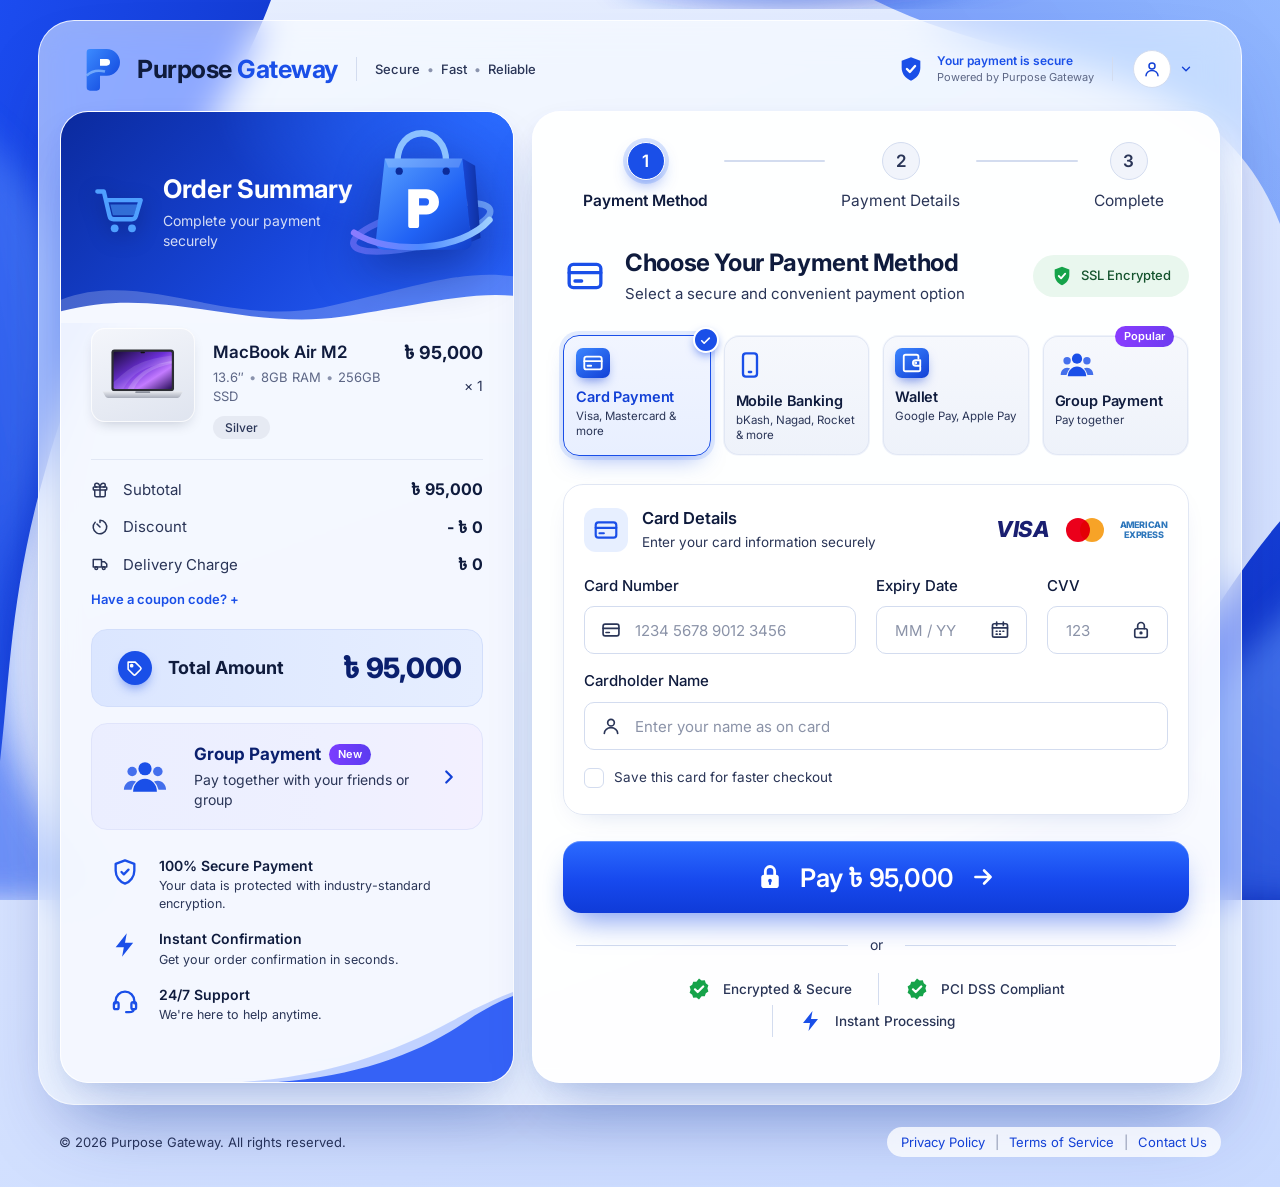
==== checkout deshboard/index.html @ 8473fcc2 "Add files via upload" ====
<!DOCTYPE html>
<html lang="en">
<head>
  <meta charset="UTF-8" />
  <meta name="viewport" content="width=device-width, initial-scale=1.0, viewport-fit=cover" />
  <meta name="theme-color" content="#1a4fe8" />
  <meta name="description" content="Purpose Gateway — Secure, fast and reliable checkout." />
  <title>Checkout · Purpose Gateway</title>
  <link rel="preconnect" href="https://fonts.googleapis.com" />
  <link rel="preconnect" href="https://fonts.gstatic.com" crossorigin />
  <link href="https://fonts.googleapis.com/css2?family=Inter:wght@400;500;600;700;800&display=swap" rel="stylesheet" />
  <!-- Taka sign (৳) glyph only — Inter has no Bengali currency symbol -->
  <link href="https://fonts.googleapis.com/css2?family=Noto+Sans+Bengali:wght@500;700&text=%E0%A7%B3&display=swap" rel="stylesheet" />
  <link rel="stylesheet" href="assets/css/styles.css" />
</head>
<body>
  <!-- ============ Icon sprite ============ -->
  <svg width="0" height="0" style="position:absolute" aria-hidden="true">
    <defs>
      <linearGradient id="g-blue" x1="0" y1="0" x2="1" y2="1">
        <stop offset="0" stop-color="#3b82ff" />
        <stop offset="1" stop-color="#1240d6" />
      </linearGradient>
    </defs>
    <symbol id="i-shield" viewBox="0 0 24 24"><path d="M12 2 4 5v6c0 5 3.4 9.4 8 11 4.6-1.6 8-6 8-11V5l-8-3Z" fill="currentColor"/><path d="m8.5 12 2.5 2.5 4.5-5" fill="none" stroke="#fff" stroke-width="2" stroke-linecap="round" stroke-linejoin="round"/></symbol>
    <symbol id="i-shield-o" viewBox="0 0 24 24" fill="none" stroke="currentColor" stroke-width="2" stroke-linecap="round" stroke-linejoin="round"><path d="M12 2 4 5v6c0 5 3.4 9.4 8 11 4.6-1.6 8-6 8-11V5l-8-3Z"/><path d="m9 12 2 2 4-4"/></symbol>
    <symbol id="i-user" viewBox="0 0 24 24" fill="none" stroke="currentColor" stroke-width="2" stroke-linecap="round" stroke-linejoin="round"><circle cx="12" cy="8" r="4"/><path d="M4 21c0-4 3.6-7 8-7s8 3 8 7"/></symbol>
    <symbol id="i-chevron-down" viewBox="0 0 24 24" fill="none" stroke="currentColor" stroke-width="2.4" stroke-linecap="round" stroke-linejoin="round"><path d="m6 9 6 6 6-6"/></symbol>
    <symbol id="i-chevron-right" viewBox="0 0 24 24" fill="none" stroke="currentColor" stroke-width="2.4" stroke-linecap="round" stroke-linejoin="round"><path d="m9 6 6 6-6 6"/></symbol>
    <symbol id="i-arrow-right" viewBox="0 0 24 24" fill="none" stroke="currentColor" stroke-width="2.4" stroke-linecap="round" stroke-linejoin="round"><path d="M5 12h14M13 6l6 6-6 6"/></symbol>
    <symbol id="i-cart" viewBox="0 0 24 24" fill="currentColor"><path d="M2 3h3l2.6 11.2a2 2 0 0 0 2 1.6h8.3a2 2 0 0 0 1.9-1.4L22 7H6.2" fill="none" stroke="currentColor" stroke-width="2" stroke-linecap="round" stroke-linejoin="round"/><circle cx="10" cy="20" r="1.8"/><circle cx="18" cy="20" r="1.8"/><path d="M8 9h12.5l-1.6 5H9.2Z" opacity=".55"/></symbol>
    <symbol id="i-gift" viewBox="0 0 24 24" fill="none" stroke="currentColor" stroke-width="2" stroke-linecap="round" stroke-linejoin="round"><rect x="3" y="8" width="18" height="4" rx="1"/><path d="M12 8v13M19 12v7a2 2 0 0 1-2 2H7a2 2 0 0 1-2-2v-7"/><path d="M7.5 8a2.5 2.5 0 0 1 0-5C11 3 12 8 12 8s1-5 4.5-5a2.5 2.5 0 0 1 0 5"/></symbol>
    <symbol id="i-discount" viewBox="0 0 24 24" fill="none" stroke="currentColor" stroke-width="2" stroke-linecap="round" stroke-linejoin="round"><path d="M12 3v3M12 3a9 9 0 1 1-6.4 2.6"/><path d="M12 12 8 8"/></symbol>
    <symbol id="i-truck" viewBox="0 0 24 24" fill="none" stroke="currentColor" stroke-width="2" stroke-linecap="round" stroke-linejoin="round"><path d="M3 6h11v10H3zM14 9h4l3 3v4h-7"/><circle cx="7" cy="17.5" r="1.8"/><circle cx="17" cy="17.5" r="1.8"/></symbol>
    <symbol id="i-tag" viewBox="0 0 24 24" fill="none" stroke="currentColor" stroke-width="2.2" stroke-linecap="round" stroke-linejoin="round"><path d="M20.6 13.4 13.4 20.6a2 2 0 0 1-2.8 0L3 13V3h10l7.6 7.6a2 2 0 0 1 0 2.8Z"/><circle cx="8" cy="8" r="1.5" fill="currentColor"/></symbol>
    <symbol id="i-users" viewBox="0 0 24 24" fill="currentColor"><circle cx="12" cy="7.5" r="3.6"/><circle cx="5" cy="9" r="2.6" opacity=".8"/><circle cx="19" cy="9" r="2.6" opacity=".8"/><path d="M5.5 20c0-3.9 2.9-7 6.5-7s6.5 3.1 6.5 7Z"/><path d="M0.5 19c0-2.8 2-5 4.5-5 .8 0 1.5.2 2.1.5A8.6 8.6 0 0 0 4.6 19Zm23 0c0-2.8-2-5-4.5-5-.8 0-1.5.2-2.1.5a8.6 8.6 0 0 1 2.5 4.5Z" opacity=".8"/></symbol>
    <symbol id="i-bolt" viewBox="0 0 24 24" fill="currentColor"><path d="M13.5 2 4 14h7l-1.5 8L19 10h-7l1.5-8Z"/></symbol>
    <symbol id="i-headset" viewBox="0 0 24 24" fill="none" stroke="currentColor" stroke-width="2" stroke-linecap="round" stroke-linejoin="round"><path d="M4 14v-2a8 8 0 0 1 16 0v2"/><rect x="2.5" y="13" width="4" height="6" rx="1.5"/><rect x="17.5" y="13" width="4" height="6" rx="1.5"/><path d="M19.5 19c0 1.5-1.5 2.5-4 2.5H13"/></symbol>
    <symbol id="i-card" viewBox="0 0 24 24" fill="none" stroke="currentColor" stroke-width="2" stroke-linecap="round" stroke-linejoin="round"><rect x="2.5" y="5" width="19" height="14" rx="2.5"/><path d="M2.5 10h19M6 15h4"/></symbol>
    <symbol id="i-phone" viewBox="0 0 24 24" fill="none" stroke="currentColor" stroke-width="2" stroke-linecap="round" stroke-linejoin="round"><rect x="6" y="2" width="12" height="20" rx="2.5"/><path d="M11 18h2"/></symbol>
    <symbol id="i-wallet" viewBox="0 0 24 24" fill="none" stroke="currentColor" stroke-width="2" stroke-linecap="round" stroke-linejoin="round"><path d="M19 7V5a2 2 0 0 0-2-2H5a2 2 0 0 0-2 2v14a2 2 0 0 0 2 2h14a2 2 0 0 0 2-2v-3"/><path d="M21 9h-5a3 3 0 0 0 0 6h5Z"/><circle cx="16" cy="12" r=".6" fill="currentColor"/></symbol>
    <symbol id="i-calendar" viewBox="0 0 24 24" fill="none" stroke="currentColor" stroke-width="2" stroke-linecap="round" stroke-linejoin="round"><rect x="3" y="4.5" width="18" height="16" rx="2"/><path d="M3 9.5h18M8 2.5v4M16 2.5v4M7.5 13.5h1M11.5 13.5h1M15.5 13.5h1M7.5 17h1M11.5 17h1"/></symbol>
    <symbol id="i-lock" viewBox="0 0 24 24" fill="none" stroke="currentColor" stroke-width="2" stroke-linecap="round" stroke-linejoin="round"><rect x="4.5" y="10.5" width="15" height="10.5" rx="2"/><path d="M8 10.5V7a4 4 0 0 1 8 0v3.5"/><circle cx="12" cy="15.5" r="1" fill="currentColor"/></symbol>
    <symbol id="i-lock-solid" viewBox="0 0 24 24"><path d="M8 10.5V7a4 4 0 0 1 8 0v3.5" fill="none" stroke="currentColor" stroke-width="2.4" stroke-linecap="round"/><rect x="4.5" y="10" width="15" height="11.5" rx="2.4" fill="currentColor"/><circle cx="12" cy="15.2" r="1.6" fill="#1a4fe8"/><path d="M12 15.5v2.5" stroke="#1a4fe8" stroke-width="1.8" stroke-linecap="round"/></symbol>
    <symbol id="i-check" viewBox="0 0 24 24" fill="none" stroke="currentColor" stroke-width="3" stroke-linecap="round" stroke-linejoin="round"><path d="m5 12.5 4.5 4.5L19 7.5"/></symbol>
    <symbol id="i-check-badge" viewBox="0 0 24 24"><path d="M12 1.5 14.6 3.4l3.2-.1 1 3 2.6 1.9-1 3.1 1 3.1-2.6 1.9-1 3-3.2-.1L12 22.5l-2.6-1.9-3.2.1-1-3-2.6-1.9 1-3.1-1-3.1 2.6-1.9 1-3 3.2.1Z" fill="currentColor"/><path d="m8 12.3 2.7 2.7L16.2 9.5" fill="none" stroke="#fff" stroke-width="2.2" stroke-linecap="round" stroke-linejoin="round"/></symbol>
    <symbol id="i-plus" viewBox="0 0 24 24" fill="none" stroke="currentColor" stroke-width="2.4" stroke-linecap="round"><path d="M12 5v14M5 12h14"/></symbol>
    <symbol id="i-x" viewBox="0 0 24 24" fill="none" stroke="currentColor" stroke-width="2.4" stroke-linecap="round"><path d="M6 6l12 12M18 6 6 18"/></symbol>
    <symbol id="i-copy" viewBox="0 0 24 24" fill="none" stroke="currentColor" stroke-width="2" stroke-linecap="round" stroke-linejoin="round"><rect x="9" y="9" width="12" height="12" rx="2"/><path d="M5 15H4a1 1 0 0 1-1-1V4a1 1 0 0 1 1-1h10a1 1 0 0 1 1 1v1"/></symbol>
    <symbol id="i-alert" viewBox="0 0 24 24" fill="none" stroke="currentColor" stroke-width="2" stroke-linecap="round" stroke-linejoin="round"><circle cx="12" cy="12" r="9"/><path d="M12 8v5M12 16h.01"/></symbol>
  </svg>

  <!-- ============ Decorative background ============ -->
  <div class="bg" aria-hidden="true">
    <svg class="bg__waves" viewBox="0 0 1440 1000" preserveAspectRatio="xMidYMid slice">
      <defs>
        <linearGradient id="w1" x1="0" y1="0" x2="1" y2="1">
          <stop offset="0" stop-color="#1d4ff5"/><stop offset="1" stop-color="#0b2bb5"/>
        </linearGradient>
        <linearGradient id="w2" x1="1" y1="0" x2="0" y2="1">
          <stop offset="0" stop-color="#6aa0ff" stop-opacity=".85"/><stop offset="1" stop-color="#1e4ef0" stop-opacity=".9"/>
        </linearGradient>
        <filter id="blur"><feGaussianBlur stdDeviation="18"/></filter>
      </defs>
      <path d="M-50 0h360C250 160 120 300 60 520-10 760 40 900 -50 1000Z" fill="url(#w1)" />
      <path d="M-50 120C120 220 90 420 30 600-30 780 40 900 120 1000H-50Z" fill="url(#w2)" opacity=".7" filter="url(#blur)"/>
      <path d="M1490 0H980c160 80 330 60 420 190 90 130 40 300 90 420Z" fill="url(#w2)" opacity=".75"/>
      <path d="M1490 520c-140 120-170 280-330 380-90 56-180 80-260 100h590Z" fill="url(#w1)" />
      <path d="M1490 640c-120 90-210 230-380 300-60 25-120 45-170 60h550Z" fill="url(#w2)" opacity=".7" filter="url(#blur)"/>
      <path d="M700 -20c140 40 300 30 460-20H700Z" fill="url(#w1)" opacity=".6" filter="url(#blur)"/>
    </svg>
  </div>

  <div class="page">
    <div class="shell">
      <!-- ============ Header ============ -->
      <header class="topbar">
        <a class="brand" href="#" aria-label="Purpose Gateway home">
          <svg class="brand__logo" viewBox="0 0 48 56" aria-hidden="true">
            <defs>
              <linearGradient id="logo-g" x1="0" y1="0" x2="1" y2="1">
                <stop offset="0" stop-color="#3c8bff"/><stop offset="1" stop-color="#0d3fd9"/>
              </linearGradient>
            </defs>
            <path d="M6 4h20a16 16 0 0 1 0 32H18v14a4 4 0 0 1-4 4H6a4 4 0 0 1-4-4V8a4 4 0 0 1 4-4Z" fill="url(#logo-g)"/>
            <path d="M18 16h8a4 4 0 0 1 0 8h-8Z" fill="#fff"/>
            <path d="M2 36c6-6 14-7 22-5" stroke="#8fc0ff" stroke-width="3" fill="none" opacity=".7"/>
          </svg>
          <span class="brand__name">Purpose <span>Gateway</span></span>
        </a>
        <span class="topbar__divider" aria-hidden="true"></span>
        <p class="topbar__tagline">Secure <i>•</i> Fast <i>•</i> Reliable</p>

        <div class="topbar__right">
          <div class="secure-pill">
            <svg class="secure-pill__icon"><use href="#i-shield"/></svg>
            <div>
              <strong>Your payment is secure</strong>
              <span>Powered by Purpose Gateway</span>
            </div>
          </div>
          <span class="topbar__divider topbar__divider--right" aria-hidden="true"></span>
          <div class="account">
            <button class="account__btn" type="button" aria-haspopup="menu" aria-expanded="false" id="accountBtn">
              <span class="account__avatar"><svg><use href="#i-user"/></svg></span>
              <svg class="account__chev"><use href="#i-chevron-down"/></svg>
            </button>
            <div class="account__menu" role="menu" id="accountMenu" hidden>
              <div class="account__info">
                <strong data-bind="user.full_name">Guest</strong>
                <span data-bind="user.email">guest@example.com</span>
              </div>
              <a href="#" role="menuitem">My Orders</a>
              <a href="#" role="menuitem">Saved Cards</a>
              <a href="#" role="menuitem">Help Center</a>
              <a href="#" role="menuitem" class="danger">Sign out</a>
            </div>
          </div>
        </div>
      </header>

      <main class="layout">
        <!-- ============ LEFT: Order summary ============ -->
        <aside class="card summary" aria-labelledby="summaryTitle">
          <div class="summary__hero">
            <svg class="summary__hero-wave" viewBox="0 0 500 90" preserveAspectRatio="none" aria-hidden="true">
              <path d="M0 60C90 20 180 95 290 70 380 48 440 20 500 30V90H0Z" fill="rgba(255,255,255,.22)"/>
              <path d="M0 75C110 40 200 100 310 82 400 66 450 50 500 55V90H0Z" fill="#f5f8ff"/>
            </svg>
            <div class="summary__hero-content">
              <svg class="summary__cart" aria-hidden="true"><use href="#i-cart"/></svg>
              <div>
                <h1 id="summaryTitle">Order Summary</h1>
                <p>Complete your payment securely</p>
              </div>
            </div>
            <svg class="summary__bag" viewBox="0 0 170 150" aria-hidden="true">
              <defs>
                <linearGradient id="bag-g" x1="0" y1="0" x2="1" y2="1">
                  <stop offset="0" stop-color="#5aa2ff"/><stop offset=".6" stop-color="#2163f5"/><stop offset="1" stop-color="#1340c9"/>
                </linearGradient>
                <linearGradient id="bag-side" x1="0" y1="0" x2="1" y2="0">
                  <stop offset="0" stop-color="#1846d4"/><stop offset="1" stop-color="#0e2f9e"/>
                </linearGradient>
                <linearGradient id="ring-g" x1="0" y1="0" x2="1" y2="0">
                  <stop offset="0" stop-color="#8b7bff"/><stop offset=".5" stop-color="#4f8bff"/><stop offset="1" stop-color="#9fd0ff"/>
                </linearGradient>
              </defs>
              <ellipse cx="85" cy="112" rx="78" ry="20" fill="none" stroke="url(#ring-g)" stroke-width="7" opacity=".55" transform="rotate(-14 85 112)"/>
              <path d="M58 40c0-20 12-32 27-32s27 12 27 32" fill="none" stroke="#8cc2ff" stroke-width="7" stroke-linecap="round"/>
              <path d="M44 36h86l10 92a8 8 0 0 1-8 9H42a8 8 0 0 1-8-9Z" fill="url(#bag-g)"/>
              <path d="M130 36l14 8 6 80-10 4Z" fill="url(#bag-side)"/>
              <path d="M44 36h86l-4 10H48Z" fill="#fff" opacity=".18"/>
              <circle cx="60" cy="50" r="4" fill="#0c2c9a"/><circle cx="112" cy="50" r="4" fill="#0c2c9a"/>
              <path d="M70 70h20a14 14 0 0 1 0 28H82v12a3 3 0 0 1-3 3h-6a3 3 0 0 1-3-3Z" fill="#fff"/>
              <path d="M82 80h7a4 4 0 0 1 0 8h-7Z" fill="#2563f5"/>
              <path d="M10 118c40 26 120 20 150-14" fill="none" stroke="url(#ring-g)" stroke-width="7" stroke-linecap="round"/>
            </svg>
          </div>

          <div class="summary__body">
            <!-- Product line (rendered from data) -->
            <ul class="items" id="orderItems" aria-label="Items in your order"></ul>

            <dl class="breakdown">
              <div class="breakdown__row">
                <dt><svg><use href="#i-gift"/></svg>Subtotal</dt>
                <dd id="subtotal">৳ 0</dd>
              </div>
              <div class="breakdown__row">
                <dt><svg><use href="#i-discount"/></svg>Discount</dt>
                <dd id="discount">- ৳ 0</dd>
              </div>
              <div class="breakdown__row">
                <dt><svg><use href="#i-truck"/></svg>Delivery Charge</dt>
                <dd id="delivery">৳ 0</dd>
              </div>
            </dl>

            <details class="coupon">
              <summary>Have a coupon code?</summary>
              <form class="coupon__form" id="couponForm" novalidate>
                <input type="text" id="couponInput" placeholder="Enter code (try PURPOSE10)" autocomplete="off" aria-label="Coupon code" />
                <button type="submit">Apply</button>
              </form>
              <p class="coupon__msg" id="couponMsg" role="status"></p>
            </details>

            <div class="total">
              <span class="total__label"><span class="total__icon"><svg><use href="#i-tag"/></svg></span>Total Amount</span>
              <strong class="total__value" id="total">৳ 0</strong>
            </div>

            <button class="promo" type="button" data-select-method="group">
              <span class="promo__icon"><svg><use href="#i-users"/></svg></span>
              <span class="promo__text">
                <strong>Group Payment <em class="badge badge--new">New</em></strong>
                <span>Pay together with your friends or group</span>
              </span>
              <svg class="promo__chev"><use href="#i-chevron-right"/></svg>
            </button>

            <ul class="features">
              <li>
                <svg class="features__icon features__icon--outline"><use href="#i-shield-o"/></svg>
                <div><strong>100% Secure Payment</strong><span>Your data is protected with industry-standard encryption.</span></div>
              </li>
              <li>
                <svg class="features__icon"><use href="#i-bolt"/></svg>
                <div><strong>Instant Confirmation</strong><span>Get your order confirmation in seconds.</span></div>
              </li>
              <li>
                <svg class="features__icon features__icon--outline"><use href="#i-headset"/></svg>
                <div><strong>24/7 Support</strong><span>We're here to help anytime.</span></div>
              </li>
            </ul>
          </div>
          <svg class="summary__foot-wave" viewBox="0 0 300 90" preserveAspectRatio="none" aria-hidden="true">
            <path d="M0 90C90 85 170 60 230 30 260 15 285 5 300 0V90Z" fill="#2c66ff" opacity=".25"/>
            <path d="M40 90c90-6 160-30 210-62 20-12 38-20 50-24v86Z" fill="#1d4ff5" opacity=".85"/>
          </svg>
        </aside>

        <!-- ============ RIGHT: Payment ============ -->
        <section class="card pay" aria-labelledby="payTitle">
          <!-- Stepper -->
          <ol class="stepper" id="stepper" aria-label="Checkout progress">
            <li class="stepper__step is-active" data-step="1"><span class="stepper__dot">1</span><span class="stepper__label">Payment Method</span></li>
            <li class="stepper__line" aria-hidden="true"><span></span></li>
            <li class="stepper__step" data-step="2"><span class="stepper__dot">2</span><span class="stepper__label">Payment Details</span></li>
            <li class="stepper__line" aria-hidden="true"><span></span></li>
            <li class="stepper__step" data-step="3"><span class="stepper__dot">3</span><span class="stepper__label">Complete</span></li>
          </ol>

          <div id="checkoutView">
            <div class="pay__head">
              <span class="pay__head-icon"><svg><use href="#i-card"/></svg></span>
              <div>
                <h2 id="payTitle">Choose Your Payment Method</h2>
                <p>Select a secure and convenient payment option</p>
              </div>
              <span class="ssl"><svg><use href="#i-shield"/></svg>SSL Encrypted</span>
            </div>

            <!-- Methods -->
            <div class="methods" role="radiogroup" aria-label="Payment method" id="methods">
              <button class="method is-selected" type="button" role="radio" aria-checked="true" data-method="card">
                <span class="method__icon method__icon--card"><svg><use href="#i-card"/></svg></span>
                <span class="method__text"><strong>Card Payment</strong><small>Visa, Mastercard &amp; more</small></span>
                <span class="method__check"><svg><use href="#i-check"/></svg></span>
              </button>
              <button class="method" type="button" role="radio" aria-checked="false" data-method="mobile">
                <span class="method__icon method__icon--mobile"><svg><use href="#i-phone"/></svg></span>
                <span class="method__text"><strong>Mobile Banking</strong><small>bKash, Nagad, Rocket &amp; more</small></span>
                <span class="method__check"><svg><use href="#i-check"/></svg></span>
              </button>
              <button class="method" type="button" role="radio" aria-checked="false" data-method="wallet">
                <span class="method__icon method__icon--wallet"><svg><use href="#i-wallet"/></svg></span>
                <span class="method__text"><strong>Wallet</strong><small>Google Pay, Apple Pay</small></span>
                <span class="method__check"><svg><use href="#i-check"/></svg></span>
              </button>
              <button class="method" type="button" role="radio" aria-checked="false" data-method="group">
                <em class="badge badge--popular">Popular</em>
                <span class="method__icon method__icon--group"><svg><use href="#i-users"/></svg></span>
                <span class="method__text"><strong>Group Payment</strong><small>Pay together</small></span>
                <span class="method__check"><svg><use href="#i-check"/></svg></span>
              </button>
            </div>

            <form id="payForm" class="pay__form" novalidate>
              <!-- ===== Card panel ===== -->
              <fieldset class="panel is-active" data-panel="card">
                <legend class="sr-only">Card details</legend>
                <div class="panel__head">
                  <span class="panel__icon"><svg><use href="#i-card"/></svg></span>
                  <div>
                    <h3>Card Details</h3>
                    <p>Enter your card information securely</p>
                  </div>
                  <div class="brands" aria-label="Accepted cards">
                    <span class="brand-logo brand-logo--visa" data-brand="visa">VISA</span>
                    <span class="brand-logo brand-logo--mc" data-brand="mastercard" aria-label="Mastercard"><i></i><i></i></span>
                    <span class="brand-logo brand-logo--amex" data-brand="amex">AMERICAN<br/>EXPRESS</span>
                  </div>
                </div>

                <div class="grid grid--card">
                  <div class="field field--number">
                    <label for="cardNumber">Card Number</label>
                    <div class="input">
                      <svg class="input__icon"><use href="#i-card"/></svg>
                      <input id="cardNumber" name="cardNumber" inputmode="numeric" autocomplete="cc-number" placeholder="1234 5678 9012 3456" maxlength="23" required />
                      <span class="input__brand" id="cardBrand" aria-live="polite"></span>
                    </div>
                    <small class="field__error" data-error-for="cardNumber"></small>
                  </div>
                  <div class="field field--expiry">
                    <label for="cardExpiry">Expiry Date</label>
                    <div class="input input--icon-right">
                      <input id="cardExpiry" name="cardExpiry" inputmode="numeric" autocomplete="cc-exp" placeholder="MM / YY" maxlength="7" required />
                      <svg class="input__icon"><use href="#i-calendar"/></svg>
                    </div>
                    <small class="field__error" data-error-for="cardExpiry"></small>
                  </div>
                  <div class="field field--cvv">
                    <label for="cardCvv">CVV</label>
                    <div class="input input--icon-right">
                      <input id="cardCvv" name="cardCvv" type="password" inputmode="numeric" autocomplete="cc-csc" placeholder="123" maxlength="4" required />
                      <svg class="input__icon"><use href="#i-lock"/></svg>
                    </div>
                    <small class="field__error" data-error-for="cardCvv"></small>
                  </div>
                  <div class="field field--full">
                    <label for="cardName">Cardholder Name</label>
                    <div class="input">
                      <svg class="input__icon"><use href="#i-user"/></svg>
                      <input id="cardName" name="cardName" autocomplete="cc-name" placeholder="Enter your name as on card" required />
                    </div>
                    <small class="field__error" data-error-for="cardName"></small>
                  </div>
                </div>
                <label class="check">
                  <input type="checkbox" name="saveCard" id="saveCard" />
                  <span class="check__box"><svg><use href="#i-check"/></svg></span>
                  Save this card for faster checkout
                </label>
              </fieldset>

              <!-- ===== Mobile banking panel ===== -->
              <fieldset class="panel" data-panel="mobile" disabled>
                <legend class="sr-only">Mobile banking</legend>
                <div class="panel__head">
                  <span class="panel__icon"><svg><use href="#i-phone"/></svg></span>
                  <div>
                    <h3>Mobile Banking</h3>
                    <p>Choose your provider and enter your account number</p>
                  </div>
                  <span class="mfs-count" id="mfsCount"></span>
                </div>

                <div class="mfs-search" id="mfsSearchWrap">
                  <svg class="mfs-search__icon" viewBox="0 0 24 24" fill="none" stroke="currentColor" stroke-width="2" stroke-linecap="round" aria-hidden="true"><circle cx="11" cy="11" r="7"/><path d="m20 20-3.5-3.5"/></svg>
                  <input type="search" id="mfsSearch" placeholder="Search provider or bank" aria-label="Search mobile banking providers" autocomplete="off" />
                </div>

                <!-- Rendered from payment_providers (method = mobile_banking) -->
                <div class="mfs-grid" id="mfsGrid" role="radiogroup" aria-label="Mobile banking provider"></div>
                <p class="mfs-empty" id="mfsEmpty" hidden>No provider matches your search.</p>

                <div class="grid">
                  <div class="field field--full">
                    <label for="mfsNumber" id="mfsNumberLabel">Account Number</label>
                    <div class="input">
                      <span class="input__prefix">+880</span>
                      <input id="mfsNumber" name="mfsNumber" inputmode="tel" autocomplete="tel-national" placeholder="1XXX-XXXXXX" maxlength="12" required />
                    </div>
                    <small class="field__error" data-error-for="mfsNumber"></small>
                  </div>
                </div>
                <p class="hint"><svg><use href="#i-alert"/></svg>You'll receive a verification code &amp; PIN prompt on your phone to approve the payment.</p>
              </fieldset>

              <!-- ===== Wallet panel ===== -->
              <fieldset class="panel" data-panel="wallet" disabled>
                <legend class="sr-only">Digital wallet</legend>
                <div class="panel__head">
                  <span class="panel__icon"><svg><use href="#i-wallet"/></svg></span>
                  <div>
                    <h3>Digital Wallet</h3>
                    <p>Pay in one tap with your saved wallet</p>
                  </div>
                </div>
                <div class="wallets" role="radiogroup" aria-label="Wallet">
                  <label class="wallet-opt">
                    <input type="radio" name="walletType" value="google_pay" checked />
                    <span class="wallet-opt__btn wallet-opt__btn--gpay"><b style="color:#4285f4">G</b> Pay</span>
                  </label>
                  <label class="wallet-opt">
                    <input type="radio" name="walletType" value="apple_pay" />
                    <span class="wallet-opt__btn wallet-opt__btn--apple">
                      <svg viewBox="0 0 24 24" width="18" height="18" fill="currentColor" aria-hidden="true"><path d="M16.4 12.6c0-2.5 2-3.6 2.1-3.7-1.2-1.7-3-1.9-3.6-2-1.5-.2-3 .9-3.8.9s-2-.9-3.3-.9C6.1 7 4.5 8 3.6 9.5c-1.8 3.1-.5 7.7 1.3 10.2.9 1.2 1.9 2.6 3.2 2.6 1.3-.1 1.8-.8 3.3-.8 1.6 0 2 .8 3.3.8 1.4 0 2.3-1.3 3.1-2.5 1-1.4 1.4-2.8 1.4-2.9-.1 0-2.8-1.1-2.8-4.3ZM13.9 5.2c.7-.9 1.2-2 1-3.2-1 0-2.2.7-3 1.5-.6.7-1.2 1.9-1 3.1 1.1.1 2.3-.6 3-1.4Z"/></svg>
                      Pay
                    </span>
                  </label>
                </div>
                <p class="hint"><svg><use href="#i-alert"/></svg>A secure wallet sheet will open to confirm your payment of <b data-total-inline>৳ 0</b>.</p>
              </fieldset>

              <!-- ===== Group panel ===== -->
              <fieldset class="panel" data-panel="group" disabled>
                <legend class="sr-only">Group payment</legend>
                <div class="panel__head">
                  <span class="panel__icon"><svg><use href="#i-users"/></svg></span>
                  <div>
                    <h3>Group Payment</h3>
                    <p>Split the total with friends — everyone pays their share</p>
                  </div>
                </div>
                <div class="split-toggle" role="radiogroup" aria-label="Split type">
                  <label><input type="radio" name="splitType" value="equal" checked /><span>Split equally</span></label>
                  <label><input type="radio" name="splitType" value="custom" /><span>Custom amounts</span></label>
                </div>
                <ul class="members" id="members"></ul>
                <button type="button" class="add-member" id="addMember"><svg><use href="#i-plus"/></svg>Add a friend</button>
                <div class="split-summary" id="splitSummary"></div>
              </fieldset>

              <button type="submit" class="pay-btn" id="payBtn">
                <svg class="pay-btn__lock"><use href="#i-lock-solid"/></svg>
                <span class="pay-btn__label" id="payBtnLabel">Pay ৳ 0</span>
                <svg class="pay-btn__arrow"><use href="#i-arrow-right"/></svg>
                <span class="pay-btn__spinner" aria-hidden="true"></span>
              </button>
              <p class="form-error" id="formError" role="alert"></p>
            </form>

            <div class="or"><span>or</span></div>

            <ul class="trust">
              <li><svg class="trust__ok"><use href="#i-check-badge"/></svg>Encrypted &amp; Secure</li>
              <li><svg class="trust__ok trust__ok--green"><use href="#i-check-badge"/></svg>PCI DSS Compliant</li>
              <li><svg class="trust__bolt"><use href="#i-bolt"/></svg>Instant Processing</li>
            </ul>
          </div>

          <!-- ===== Success view ===== -->
          <div class="success" id="successView" hidden>
            <div class="success__burst"><svg><use href="#i-check"/></svg></div>
            <h2>Payment Successful!</h2>
            <p id="successText">Your payment has been processed successfully.</p>
            <dl class="receipt" id="receipt"></dl>
            <div class="success__actions">
              <button type="button" class="btn-ghost" id="copyRef"><svg><use href="#i-copy"/></svg>Copy reference</button>
              <button type="button" class="btn-primary" id="restart">Back to checkout</button>
            </div>
          </div>
        </section>
      </main>
    </div>

    <footer class="footer">
      <p>&copy; <span id="year">2026</span> Purpose Gateway. All rights reserved.</p>
      <nav aria-label="Legal">
        <a href="#">Privacy Policy</a><span>|</span><a href="#">Terms of Service</a><span>|</span><a href="#">Contact Us</a>
      </nav>
    </footer>
  </div>

  <div class="toast" id="toast" role="status" aria-live="polite"></div>

  <script src="assets/js/mock-data.js"></script>
  <script src="assets/js/api.js"></script>
  <script src="assets/js/app.js"></script>
</body>
</html>
---- checkout deshboard/assets/css/styles.css ----
/* =========================================================
   Purpose Gateway — Checkout
   ========================================================= */
:root {
  --blue-50: #f3f7ff;
  --blue-100: #e7efff;
  --blue-200: #cfdcff;
  --blue-300: #a9c2ff;
  --blue-500: #2563f5;
  --blue-600: #1a4fe8;
  --blue-700: #1240d6;
  --blue-800: #0d31a8;
  --navy: #0a1f6e;

  --ink: #0f1b3d;
  --ink-2: #2a3557;
  --muted: #5d6786;
  --muted-2: #8a93ad;
  --line: #e1e7f4;
  --line-2: #d3dcef;

  --green: #16a34a;
  --red: #e5484d;
  --purple: #6d3cf0;

  --card: rgba(255, 255, 255, .86);
  --card-solid: #ffffff;
  --radius-xl: 28px;
  --radius-lg: 18px;
  --radius-md: 12px;
  --radius-sm: 8px;

  --shadow-card: 0 30px 60px -20px rgba(16, 52, 160, .28), 0 8px 24px -8px rgba(16, 52, 160, .12);
  --shadow-soft: 0 6px 20px -8px rgba(26, 79, 232, .25);
  --shadow-btn: 0 16px 30px -10px rgba(26, 79, 232, .6);

  --font: "Inter", "Noto Sans Bengali", system-ui, -apple-system, "Segoe UI", Roboto, sans-serif;
  --ease: cubic-bezier(.2, .8, .2, 1);
}

*, *::before, *::after { box-sizing: border-box; }
html { -webkit-text-size-adjust: 100%; }
body {
  margin: 0;
  font-family: var(--font);
  color: var(--ink);
  background: #dfe9ff;
  background: linear-gradient(160deg, #e9f0ff 0%, #d8e4ff 50%, #c9daff 100%);
  min-height: 100vh;
  -webkit-font-smoothing: antialiased;
  line-height: 1.45;
  overflow-x: hidden;
}
svg { display: block; }
button { font: inherit; color: inherit; cursor: pointer; }
input { font: inherit; color: inherit; }
h1, h2, h3, p { margin: 0; }
ul, ol { margin: 0; padding: 0; list-style: none; }
a { color: inherit; }
.sr-only {
  position: absolute !important; width: 1px; height: 1px; padding: 0; margin: -1px;
  overflow: hidden; clip: rect(0 0 0 0); white-space: nowrap; border: 0;
}
:focus-visible { outline: 3px solid rgba(37, 99, 245, .45); outline-offset: 2px; }

/* ---------- Background ---------- */
.bg { position: fixed; inset: 0; z-index: 0; pointer-events: none; overflow: hidden; }
.bg__waves { width: 100%; height: 100%; }

/* ---------- Page shell ---------- */
.page {
  position: relative; z-index: 1;
  max-width: 1440px; margin: 0 auto;
  padding: clamp(12px, 2.4vw, 20px) clamp(12px, 3vw, 48px) 24px;
}
.shell {
  background: rgba(255, 255, 255, .55);
  border: 1px solid rgba(255, 255, 255, .8);
  backdrop-filter: blur(18px) saturate(140%);
  -webkit-backdrop-filter: blur(18px) saturate(140%);
  border-radius: 36px;
  padding: 18px clamp(10px, 1.6vw, 22px) clamp(10px, 1.6vw, 22px);
  box-shadow: 0 40px 80px -30px rgba(10, 40, 140, .35);
}

/* ---------- Top bar ---------- */
.topbar {
  display: flex; align-items: center; gap: 18px;
  padding: 6px clamp(4px, 2vw, 26px) 18px;
}
.brand { display: inline-flex; align-items: center; gap: 12px; text-decoration: none; }
.brand__logo { width: 40px; height: 48px; flex: none; }
.brand__name { font-size: 25px; font-weight: 700; letter-spacing: -.02em; color: var(--ink); white-space: nowrap; }
.brand__name span { color: var(--blue-600); }
.topbar__divider { width: 1px; height: 24px; background: var(--line-2); flex: none; }
.topbar__tagline { font-size: 13px; font-weight: 500; color: var(--ink-2); white-space: nowrap; }
.topbar__tagline i { font-style: normal; color: var(--muted-2); margin: 0 4px; }
.topbar__right { margin-left: auto; display: flex; align-items: center; gap: 18px; }

.secure-pill { display: flex; align-items: center; gap: 12px; }
.secure-pill__icon { width: 28px; height: 30px; color: var(--blue-600); flex: none; }
.secure-pill strong { display: block; font-size: 12px; font-weight: 600; color: var(--blue-600); }
.secure-pill span { display: block; font-size: 11px; color: var(--muted); }

.account { position: relative; }
.account__btn {
  display: flex; align-items: center; gap: 8px;
  background: none; border: 0; padding: 2px; border-radius: 999px;
}
.account__avatar {
  width: 38px; height: 38px; border-radius: 50%;
  display: grid; place-items: center;
  background: #fff; border: 1px solid var(--line-2);
  color: var(--blue-700);
  transition: box-shadow .2s;
}
.account__avatar svg { width: 18px; height: 18px; }
.account__btn:hover .account__avatar { box-shadow: var(--shadow-soft); }
.account__chev { width: 14px; height: 14px; color: var(--blue-700); transition: transform .2s; }
.account__btn[aria-expanded="true"] .account__chev { transform: rotate(180deg); }
.account__menu {
  position: absolute; right: 0; top: calc(100% + 10px); z-index: 30;
  width: 220px; padding: 8px;
  background: #fff; border: 1px solid var(--line); border-radius: 14px;
  box-shadow: var(--shadow-card);
  animation: pop .18s var(--ease);
}
.account__info { padding: 8px 10px 10px; border-bottom: 1px solid var(--line); margin-bottom: 6px; }
.account__info strong { display: block; font-size: 14px; }
.account__info span { display: block; font-size: 12px; color: var(--muted); overflow: hidden; text-overflow: ellipsis; }
.account__menu a {
  display: block; padding: 9px 10px; border-radius: 8px;
  text-decoration: none; font-size: 14px; color: var(--ink-2);
}
.account__menu a:hover { background: var(--blue-50); color: var(--blue-700); }
.account__menu a.danger { color: var(--red); }

/* ---------- Layout ---------- */
.layout {
  display: grid;
  grid-template-columns: minmax(320px, 0.66fr) 1fr;
  gap: 18px;
  align-items: stretch;
}
.card {
  background: var(--card);
  border: 1px solid rgba(255, 255, 255, .9);
  border-radius: var(--radius-xl);
  box-shadow: var(--shadow-card);
  position: relative;
}

/* ---------- Summary (left) ---------- */
.summary { overflow: hidden; background: rgba(245, 248, 255, .92); display: flex; flex-direction: column; }
.summary__hero {
  position: relative;
  background:
    radial-gradient(120% 120% at 100% 0%, #2a6bff 0%, rgba(42,107,255,0) 55%),
    linear-gradient(135deg, #0b2a9e 0%, #1847dc 55%, #2b66ff 100%);
  color: #fff;
  padding: 58px 32px 70px;
  min-height: 200px;
}
.summary__hero-wave { position: absolute; left: 0; right: 0; bottom: -1px; width: 100%; height: 70px; }
.summary__hero-content { position: relative; display: flex; align-items: center; gap: 18px; max-width: 70%; }
.summary__cart { width: 52px; height: 52px; flex: none; color: #4fa0ff; filter: drop-shadow(0 6px 10px rgba(0,0,0,.25)); }
.summary__hero h1 { font-size: clamp(22px, 2vw, 26px); font-weight: 700; letter-spacing: -.01em; }
.summary__hero p { font-size: 14px; color: rgba(255,255,255,.82); margin-top: 4px; }
.summary__bag {
  position: absolute; right: 14px; top: 14px;
  width: clamp(120px, 12vw, 165px); height: auto;
  filter: drop-shadow(0 18px 24px rgba(4, 20, 90, .45));
  animation: float 6s ease-in-out infinite;
}

.summary__body { position: relative; z-index: 1; padding: 6px 30px 28px; display: flex; flex-direction: column; flex: 1; }

/* items */
.items { border-bottom: 1px solid var(--line); padding-bottom: 20px; margin-bottom: 18px; }
.item { display: grid; grid-template-columns: 104px 1fr auto; gap: 18px; align-items: start; }
.item + .item { margin-top: 16px; }
.item__thumb {
  width: 104px; height: 94px; border-radius: 14px;
  background: linear-gradient(160deg, #f4f6fb, #dfe4ef);
  display: grid; place-items: center;
  box-shadow: inset 0 0 0 1px rgba(255,255,255,.8), 0 6px 14px -6px rgba(15, 27, 61, .25);
  overflow: hidden;
}
.item__thumb svg, .item__thumb img { width: 86%; height: auto; }
.item__name { font-size: 17px; font-weight: 600; margin-top: 12px; }
.item__meta { font-size: 13px; color: var(--muted); margin-top: 4px; }
.item__meta i { font-style: normal; margin: 0 5px; color: var(--muted-2); }
.item__chip {
  display: inline-block; margin-top: 10px;
  font-size: 12px; font-weight: 500; color: var(--ink-2);
  background: #e6eaf3; padding: 3px 12px; border-radius: 999px;
}
.item__price { text-align: right; margin-top: 12px; }
.item__price strong { display: block; font-size: 18px; font-weight: 700; white-space: nowrap; }
.item__price span { display: block; margin-top: 10px; font-size: 14px; color: var(--ink-2); }

/* breakdown */
.breakdown { margin: 0; display: grid; gap: 14px; }
.breakdown__row { display: flex; justify-content: space-between; align-items: center; }
.breakdown dt { display: flex; align-items: center; gap: 14px; font-size: 15px; color: var(--ink-2); }
.breakdown dt svg { width: 18px; height: 18px; color: var(--ink-2); }
.breakdown dd { margin: 0; font-size: 16px; font-weight: 700; white-space: nowrap; }
.breakdown dd.is-discount { color: var(--green); }

/* coupon */
.coupon { margin-top: 14px; font-size: 13px; }
.coupon summary {
  cursor: pointer; color: var(--blue-600); font-weight: 600; list-style: none; width: max-content;
}
.coupon summary::-webkit-details-marker { display: none; }
.coupon summary::after { content: " +"; }
.coupon[open] summary::after { content: " –"; }
.coupon__form { display: flex; gap: 8px; margin-top: 10px; }
.coupon__form input {
  flex: 1; min-width: 0; height: 40px; padding: 0 12px;
  border: 1px solid var(--line-2); border-radius: 10px; background: #fff; text-transform: uppercase;
}
.coupon__form input:focus { outline: none; border-color: var(--blue-500); box-shadow: 0 0 0 4px rgba(37,99,245,.12); }
.coupon__form button {
  height: 40px; padding: 0 16px; border: 0; border-radius: 10px;
  background: var(--blue-600); color: #fff; font-weight: 600;
}
.coupon__msg { margin-top: 6px; min-height: 1em; font-size: 12px; }
.coupon__msg.ok { color: var(--green); }
.coupon__msg.err { color: var(--red); }

/* total */
.total {
  margin-top: 20px;
  display: flex; align-items: center; justify-content: space-between; gap: 12px;
  padding: 18px 20px 18px 26px;
  background: linear-gradient(90deg, #dbe6ff, #e6eeff);
  border: 1px solid #d2defb;
  border-radius: 16px;
}
.total__label { display: flex; align-items: center; gap: 16px; font-size: 18px; font-weight: 700; }
.total__icon {
  width: 34px; height: 34px; border-radius: 50%;
  display: grid; place-items: center;
  background: var(--blue-600); color: #fff;
  box-shadow: 0 6px 12px -4px rgba(26,79,232,.6);
}
.total__icon svg { width: 17px; height: 17px; }
.total__value { font-size: clamp(22px, 2.2vw, 28px); font-weight: 800; color: var(--navy); white-space: nowrap; letter-spacing: -.01em; }

/* promo */
.promo {
  margin-top: 16px; width: 100%; text-align: left;
  display: flex; align-items: center; gap: 18px;
  padding: 18px 22px;
  background: linear-gradient(90deg, #ebeeff, #eef0ff 60%, #f3f0ff);
  border: 1px solid #e0e4fb; border-radius: 16px;
  transition: transform .2s var(--ease), box-shadow .2s;
}
.promo:hover { transform: translateY(-2px); box-shadow: var(--shadow-soft); }
.promo__icon { color: var(--blue-600); flex: none; }
.promo__icon svg { width: 62px; height: 44px; }
.promo__text { flex: 1; min-width: 0; }
.promo__text strong { display: flex; align-items: center; gap: 8px; font-size: 17px; font-weight: 700; color: var(--navy); }
.promo__text > span { display: block; font-size: 14px; color: var(--ink-2); margin-top: 3px; }
.promo__chev { width: 22px; height: 22px; color: var(--blue-700); flex: none; }

.badge {
  display: inline-block; font-style: normal; font-size: 11px; font-weight: 600;
  padding: 2px 9px; border-radius: 999px; color: #fff; line-height: 1.5;
}
.badge--new { background: linear-gradient(90deg, #7b3cff, #5b3cf0); }
.badge--popular { background: linear-gradient(90deg, #8a3cff, #6d3cf0); }

/* features */
.features { margin-top: 26px; display: grid; gap: 16px; padding-left: 20px; padding-bottom: 30px; }
.features li { display: flex; gap: 20px; align-items: flex-start; }
.features__icon { width: 28px; height: 28px; flex: none; color: var(--blue-600); margin-top: 2px; }
.features strong { display: block; font-size: 14px; font-weight: 600; }
.features span { display: block; font-size: 12.5px; color: var(--ink-2); margin-top: 1px; }

.summary__foot-wave { position: absolute; right: 0; bottom: 0; width: 60%; height: 90px; z-index: 0; pointer-events: none; }

/* ---------- Pay (right) ---------- */
.pay {
  background: rgba(255,255,255,.94);
  padding: 30px clamp(18px, 2.4vw, 30px) 26px;
}

/* stepper */
.stepper {
  display: grid;
  grid-template-columns: auto 1fr auto 1fr auto;
  align-items: start;
  padding: 0 clamp(0px, 2vw, 40px) 0 clamp(0px, 2vw, 20px);
  margin-bottom: 34px;
}
.stepper__step { display: flex; flex-direction: column; align-items: center; gap: 10px; position: relative; }
.stepper__dot {
  width: 38px; height: 38px; border-radius: 50%;
  display: grid; place-items: center;
  font-weight: 600; font-size: 17px;
  background: #f1f4fb; color: var(--ink-2);
  border: 1.5px solid var(--line-2);
  transition: all .3s var(--ease);
}
.stepper__label { font-size: 15.5px; color: var(--ink-2); white-space: nowrap; transition: color .3s; }
.stepper__step.is-active .stepper__dot {
  background: var(--blue-600); border-color: #fff; color: #fff;
  box-shadow: 0 0 0 4px rgba(37,99,245,.18), 0 8px 18px -6px rgba(26,79,232,.7);
}
.stepper__step.is-active .stepper__label { color: var(--ink); font-weight: 600; }
.stepper__step.is-done .stepper__dot { background: var(--blue-600); border-color: var(--blue-600); color: #fff; }
.stepper__step.is-done .stepper__dot { font-size: 0; }
.stepper__step.is-done .stepper__dot::before {
  content: ""; width: 16px; height: 9px; border: solid #fff; border-width: 0 0 3px 3px;
  transform: rotate(-45deg) translate(1px, -2px);
}
.stepper__line { height: 38px; display: flex; align-items: center; padding: 0 16px; }
.stepper__line span { position: relative; display: block; height: 2px; width: 100%; background: var(--line-2); border-radius: 2px; overflow: hidden; }
.stepper__line span::after {
  content: ""; position: absolute; inset: 0; background: var(--blue-600);
  transform: scaleX(var(--p, 0)); transform-origin: left; transition: transform .5s var(--ease);
}

/* heading */
.pay__head { display: flex; align-items: center; gap: 18px; margin-bottom: 30px; }
.pay__head-icon, .panel__icon {
  width: 44px; height: 44px; flex: none;
  display: grid; place-items: center;
  color: var(--blue-600);
}
.pay__head-icon svg { width: 40px; height: 40px; }
.pay__head h2 { font-size: clamp(20px, 1.9vw, 24px); font-weight: 700; letter-spacing: -.015em; }
.pay__head p { font-size: 15px; color: var(--ink-2); margin-top: 2px; }
.ssl {
  margin-left: auto; flex: none;
  display: inline-flex; align-items: center; gap: 8px;
  padding: 10px 18px; border-radius: 999px;
  background: #e9f7ee; color: #14532d;
  font-size: 13px; font-weight: 500;
}
.ssl svg { width: 22px; height: 22px; color: var(--green); }

/* methods */
.methods { display: grid; grid-template-columns: repeat(4, minmax(0, 1fr)); gap: 14px; margin-bottom: 28px; }
.method {
  position: relative;
  display: flex; align-items: center; gap: 10px;
  min-height: 92px; padding: 12px;
  text-align: left;
  background: linear-gradient(180deg, #f6f8fd, #eef2fa);
  border: 1.5px solid transparent;
  border-radius: 16px;
  box-shadow: inset 0 0 0 1px var(--line);
  transition: transform .2s var(--ease), box-shadow .2s, border-color .2s, background .2s;
}
.method:hover { transform: translateY(-2px); box-shadow: inset 0 0 0 1px var(--line), var(--shadow-soft); }
.method.is-selected {
  background: linear-gradient(180deg, #f1f5ff, #e8efff);
  border-color: var(--blue-600);
  box-shadow: 0 0 0 4px rgba(37,99,245,.12), 0 12px 24px -12px rgba(26,79,232,.5);
}
.method__icon { flex: none; color: var(--blue-600); display: grid; place-items: center; }
.method__icon svg { width: 34px; height: 34px; }
.method__icon--card, .method__icon--wallet {
  width: 34px; height: 30px; border-radius: 7px;
  background: linear-gradient(145deg, #3c86ff, #1240d6); color: #fff;
  box-shadow: 0 6px 12px -4px rgba(18,64,214,.6);
}
.method__icon--card svg, .method__icon--wallet svg { width: 22px; height: 22px; }
.method__icon--mobile svg { width: 28px; height: 34px; }
.method__icon--group svg { width: 44px; height: 34px; }
.method__text { min-width: 0; }
.method__text strong { display: block; font-size: 14.5px; letter-spacing: -.01em; font-weight: 600; color: var(--ink); line-height: 1.25; }
.method.is-selected .method__text strong { color: var(--blue-700); }
.method__text small { display: block; font-size: 11.5px; color: var(--ink-2); margin-top: 3px; line-height: 1.3; }
.method__check {
  position: absolute; top: -9px; right: -9px;
  width: 26px; height: 26px; border-radius: 50%;
  background: var(--blue-600); color: #fff; border: 2.5px solid #fff;
  display: grid; place-items: center;
  transform: scale(0); transition: transform .25s var(--ease);
  box-shadow: 0 4px 10px -2px rgba(26,79,232,.6);
}
.method__check svg { width: 13px; height: 13px; }
.method.is-selected .method__check { transform: scale(1); }
.method .badge--popular { position: absolute; top: -10px; right: 22px; }

/* panels */
.pay__form { display: block; }
.panel {
  border: 1px solid var(--line); margin: 0; min-width: 0;
  border-radius: 20px;
  padding: 22px 20px 24px;
  background: #fff;
  box-shadow: 0 10px 30px -18px rgba(16, 52, 160, .25);
  display: none;
}
.panel.is-active { display: block; animation: fadeUp .35s var(--ease); }
.panel__head { display: flex; align-items: center; gap: 14px; margin-bottom: 22px; }
.panel__icon {
  width: 44px; height: 44px; border-radius: 12px;
  background: var(--blue-100);
}
.panel__icon svg { width: 26px; height: 26px; }
.panel__head h3 { font-size: 16.5px; font-weight: 600; }
.panel__head p { font-size: 13.5px; color: var(--ink-2); margin-top: 2px; }

.brands { margin-left: auto; display: flex; align-items: center; gap: 16px; }
.brand-logo { transition: opacity .2s, filter .2s; }
.brands.has-match .brand-logo:not(.is-match) { opacity: .25; filter: grayscale(1); }
.brand-logo--visa { font-size: 22px; font-weight: 800; font-style: italic; color: #1a1f71; letter-spacing: -.02em; }
.brand-logo--mc { display: flex; }
.brand-logo--mc i { width: 24px; height: 24px; border-radius: 50%; background: #eb001b; display: block; }
.brand-logo--mc i + i { background: #f79e1b; margin-left: -10px; mix-blend-mode: multiply; opacity: .95; }
.brand-logo--amex { font-size: 9px; font-weight: 800; line-height: 1.05; color: #2e77bc; text-align: center; letter-spacing: -.02em; }

.grid { display: grid; gap: 16px 20px; grid-template-columns: 1fr; }
.grid--card { grid-template-columns: 1.8fr 1fr 0.8fr; }
.field { min-width: 0; }
.field--full { grid-column: 1 / -1; }
.field label { display: block; font-size: 15px; font-weight: 500; margin-bottom: 10px; color: var(--ink); }
.input {
  position: relative; display: flex; align-items: center; gap: 12px;
  height: 48px; padding: 0 16px;
  background: #fff; border: 1.5px solid var(--line-2); border-radius: 10px;
  transition: border-color .2s, box-shadow .2s;
}
.input:focus-within { border-color: var(--blue-500); box-shadow: 0 0 0 4px rgba(37,99,245,.12); }
.input input {
  flex: 1; min-width: 0; height: 100%;
  border: 0; outline: none; background: transparent;
  font-size: 15px; color: var(--ink);
}
.input input::placeholder { color: #8b93a8; }
.input__icon { width: 20px; height: 20px; color: var(--ink-2); flex: none; }
.input__prefix { font-size: 15px; font-weight: 600; color: var(--ink-2); padding-right: 10px; border-right: 1px solid var(--line-2); }
.input__brand { font-size: 11px; font-weight: 700; color: var(--blue-700); text-transform: uppercase; letter-spacing: .04em; }
.field.has-error .input { border-color: var(--red); box-shadow: 0 0 0 4px rgba(229,72,77,.1); }
.field.is-valid .input { border-color: #9ad6b1; }
.field__error { display: block; min-height: 0; font-size: 12px; color: var(--red); margin-top: 6px; }
.field__error:empty { display: none; }

.check { display: inline-flex; align-items: center; gap: 10px; margin-top: 18px; font-size: 13.5px; color: var(--ink-2); cursor: pointer; user-select: none; }
.check input { position: absolute; opacity: 0; pointer-events: none; }
.check__box {
  width: 20px; height: 20px; border-radius: 6px;
  border: 1.5px solid var(--line-2); background: #fff;
  display: grid; place-items: center; color: #fff; transition: all .2s;
}
.check__box svg { width: 12px; height: 12px; opacity: 0; }
.check input:checked + .check__box { background: var(--blue-600); border-color: var(--blue-600); }
.check input:checked + .check__box svg { opacity: 1; }
.check input:focus-visible + .check__box { outline: 3px solid rgba(37,99,245,.45); outline-offset: 2px; }

/* providers / wallets */
.providers, .wallets { display: grid; grid-template-columns: repeat(3, minmax(0, 1fr)); gap: 12px; margin-bottom: 20px; }
.wallets { grid-template-columns: repeat(2, minmax(0, 1fr)); margin-bottom: 16px; }
.provider, .wallet-opt { position: relative; cursor: pointer; }
.provider input, .wallet-opt input { position: absolute; opacity: 0; pointer-events: none; }
.provider {
  display: flex; align-items: center; gap: 10px;
  padding: 12px 14px; border-radius: 12px;
  border: 1.5px solid var(--line-2); background: #fff;
  font-weight: 600; font-size: 14.5px;
  transition: all .2s;
}
.provider:has(input:checked) { border-color: var(--blue-600); background: var(--blue-50); box-shadow: 0 0 0 4px rgba(37,99,245,.1); }
.provider:has(input:focus-visible) { outline: 3px solid rgba(37,99,245,.45); outline-offset: 2px; }
.provider__logo {
  width: 32px; height: 32px; border-radius: 8px; flex: none;
  display: grid; place-items: center; color: #fff; font-weight: 800; font-size: 13px;
}
.wallet-opt__btn {
  display: flex; align-items: center; justify-content: center; gap: 6px;
  height: 54px; border-radius: 12px;
  font-weight: 600; font-size: 18px;
  border: 1.5px solid var(--line-2);
  transition: all .2s;
}
.wallet-opt__btn--gpay { background: #fff; color: #3c4043; }
.wallet-opt__btn--apple { background: #000; color: #fff; border-color: #000; }
.wallet-opt input:checked + .wallet-opt__btn { box-shadow: 0 0 0 3px #fff, 0 0 0 5px var(--blue-600); }
.wallet-opt input:focus-visible + .wallet-opt__btn { outline: 3px solid rgba(37,99,245,.45); outline-offset: 4px; }

.hint {
  display: flex; gap: 10px; align-items: flex-start;
  margin-top: 16px; padding: 12px 14px; border-radius: 12px;
  background: var(--blue-50); color: var(--ink-2); font-size: 13px;
}
.hint svg { width: 18px; height: 18px; color: var(--blue-600); flex: none; margin-top: 1px; }

/* group */
.split-toggle { display: inline-flex; padding: 4px; background: #eef2fa; border-radius: 12px; margin-bottom: 16px; }
.split-toggle label { position: relative; cursor: pointer; }
.split-toggle input { position: absolute; opacity: 0; pointer-events: none; }
.split-toggle span { display: block; padding: 8px 16px; border-radius: 9px; font-size: 13.5px; font-weight: 600; color: var(--muted); transition: all .2s; }
.split-toggle input:checked + span { background: #fff; color: var(--blue-700); box-shadow: 0 2px 8px -2px rgba(16,52,160,.2); }
.split-toggle input:focus-visible + span { outline: 3px solid rgba(37,99,245,.45); }
.members { display: grid; gap: 10px; }
.member {
  display: grid; grid-template-columns: 36px 1fr 1.2fr 130px 32px; gap: 10px; align-items: center;
  padding: 10px; border: 1px solid var(--line); border-radius: 12px; background: #fbfcff;
}
.member__avatar {
  width: 36px; height: 36px; border-radius: 50%;
  display: grid; place-items: center; font-weight: 700; font-size: 13px; color: #fff;
  background: linear-gradient(145deg, #5b8cff, #1a4fe8);
}
.member input {
  width: 100%; min-width: 0; height: 38px; padding: 0 10px;
  border: 1px solid var(--line-2); border-radius: 8px; background: #fff; font-size: 14px;
}
.member input:focus { outline: none; border-color: var(--blue-500); box-shadow: 0 0 0 3px rgba(37,99,245,.12); }
.member input[readonly] { background: #f2f5fb; color: var(--ink-2); font-weight: 600; }
.member__you { font-size: 11px; font-weight: 700; color: var(--blue-700); background: var(--blue-100); padding: 2px 8px; border-radius: 999px; justify-self: start; }
.member__remove {
  width: 32px; height: 32px; border: 0; border-radius: 8px; background: transparent; color: var(--muted);
  display: grid; place-items: center;
}
.member__remove:hover { background: #fdecec; color: var(--red); }
.member__remove svg { width: 16px; height: 16px; }
.add-member {
  margin-top: 12px; display: inline-flex; align-items: center; gap: 8px;
  padding: 10px 14px; border-radius: 10px;
  border: 1.5px dashed var(--blue-300); background: var(--blue-50); color: var(--blue-700);
  font-weight: 600; font-size: 14px;
}
.add-member:hover { background: var(--blue-100); }
.add-member svg { width: 16px; height: 16px; }
.add-member:disabled { opacity: .5; cursor: not-allowed; }
.split-summary { margin-top: 14px; font-size: 13.5px; color: var(--ink-2); display: flex; flex-wrap: wrap; gap: 6px 18px; }
.split-summary b { color: var(--ink); }
.split-summary .bad { color: var(--red); }
.split-summary .good { color: var(--green); }

/* pay button */
.pay-btn {
  position: relative;
  margin-top: 26px; width: 100%;
  display: flex; align-items: center; justify-content: center; gap: 16px;
  height: 72px; padding: 0 24px;
  border: 0; border-radius: 18px;
  color: #fff; font-size: clamp(20px, 2vw, 26px); font-weight: 600; letter-spacing: -.01em;
  background: linear-gradient(180deg, #2b6bff 0%, #1749ee 55%, #0f3bd8 100%);
  box-shadow: var(--shadow-btn), inset 0 1px 0 rgba(255,255,255,.25);
  overflow: hidden;
  transition: transform .2s var(--ease), box-shadow .2s, filter .2s;
}
.pay-btn::before {
  content: ""; position: absolute; inset: 0;
  background: linear-gradient(110deg, transparent 30%, rgba(255,255,255,.22) 50%, transparent 70%);
  transform: translateX(-100%);
}
.pay-btn:hover { transform: translateY(-2px); filter: brightness(1.05); }
.pay-btn:hover::before { animation: shine 1s var(--ease); }
.pay-btn:active { transform: translateY(0); }
.pay-btn__lock { width: 28px; height: 30px; color: #fff; }
.pay-btn__arrow { width: 26px; height: 26px; }
.pay-btn__spinner {
  display: none; width: 24px; height: 24px; border-radius: 50%;
  border: 3px solid rgba(255,255,255,.35); border-top-color: #fff;
  animation: spin .8s linear infinite;
}
.pay-btn.is-loading { pointer-events: none; filter: saturate(.8); }
.pay-btn.is-loading .pay-btn__lock, .pay-btn.is-loading .pay-btn__arrow { display: none; }
.pay-btn.is-loading .pay-btn__spinner { display: block; }
.form-error { margin-top: 10px; text-align: center; font-size: 13px; color: var(--red); min-height: 0; }
.form-error:empty { display: none; }

.or { display: flex; align-items: center; gap: 22px; margin: 22px auto 18px; max-width: 600px; color: var(--ink-2); font-size: 14px; }
.or::before, .or::after { content: ""; flex: 1; height: 1px; background: var(--line-2); }

.trust { display: flex; justify-content: center; flex-wrap: wrap; }
.trust li {
  display: flex; align-items: center; gap: 12px;
  padding: 4px clamp(14px, 2vw, 34px); font-size: 13.5px; font-weight: 500; color: var(--ink-2);
  white-space: nowrap;
}
.trust li + li { border-left: 1px solid var(--line-2); }
.trust svg { width: 24px; height: 24px; flex: none; }
.trust__ok { color: var(--green); }
.trust__bolt { color: var(--blue-600); }

/* success */
.success { text-align: center; padding: 10px 0 10px; animation: fadeUp .4s var(--ease); }
.success__burst {
  width: 96px; height: 96px; border-radius: 50%; margin: 6px auto 20px;
  display: grid; place-items: center; color: #fff;
  background: linear-gradient(145deg, #34c06a, #15994a);
  box-shadow: 0 0 0 12px rgba(22,163,74,.12), 0 0 0 24px rgba(22,163,74,.06), 0 20px 30px -10px rgba(22,163,74,.6);
  animation: pop .5s var(--ease);
}
.success__burst svg { width: 46px; height: 46px; }
.success h2 { font-size: 26px; font-weight: 700; }
.success > p { margin-top: 6px; color: var(--ink-2); }
.receipt {
  margin: 26px auto 0; max-width: 460px; text-align: left;
  border: 1px solid var(--line); border-radius: 16px; padding: 6px 20px;
  background: #fbfcff;
}
.receipt div { display: flex; justify-content: space-between; gap: 16px; padding: 12px 0; font-size: 14px; }
.receipt div + div { border-top: 1px dashed var(--line-2); }
.receipt dt { color: var(--muted); }
.receipt dd { margin: 0; font-weight: 600; text-align: right; word-break: break-all; }
.success__actions { display: flex; gap: 12px; justify-content: center; flex-wrap: wrap; margin-top: 24px; }
.btn-primary, .btn-ghost {
  display: inline-flex; align-items: center; gap: 8px;
  height: 48px; padding: 0 22px; border-radius: 12px; font-weight: 600; font-size: 15px;
}
.btn-primary { border: 0; background: var(--blue-600); color: #fff; box-shadow: var(--shadow-soft); }
.btn-ghost { border: 1.5px solid var(--line-2); background: #fff; color: var(--ink-2); }
.btn-ghost svg { width: 16px; height: 16px; }

/* footer */
.footer {
  display: flex; justify-content: space-between; align-items: center; gap: 12px; flex-wrap: wrap;
  padding: 22px clamp(4px, 1.6vw, 22px) 6px;
  font-size: 13px; color: var(--ink-2);
}
.footer nav { display: flex; align-items: center; gap: 10px; flex-wrap: wrap; }
.footer nav a { color: var(--blue-700); text-decoration: none; }
.footer nav a:hover { text-decoration: underline; }
.footer nav span { color: var(--muted-2); }

/* toast */
.toast {
  position: fixed; left: 50%; bottom: 24px; z-index: 50;
  transform: translate(-50%, 20px); opacity: 0; pointer-events: none;
  background: var(--ink); color: #fff; padding: 12px 18px; border-radius: 12px;
  font-size: 14px; box-shadow: var(--shadow-card);
  transition: all .3s var(--ease);
  max-width: calc(100vw - 32px);
}
.toast.show { opacity: 1; transform: translate(-50%, 0); }

/* animations */
@keyframes float { 0%, 100% { transform: translateY(0) rotate(0); } 50% { transform: translateY(-8px) rotate(-2deg); } }
@keyframes fadeUp { from { opacity: 0; transform: translateY(8px); } to { opacity: 1; transform: none; } }
@keyframes pop { from { opacity: 0; transform: scale(.9); } to { opacity: 1; transform: scale(1); } }
@keyframes spin { to { transform: rotate(360deg); } }
@keyframes shine { to { transform: translateX(100%); } }
@keyframes shake { 0%,100% { transform: translateX(0); } 25% { transform: translateX(-6px); } 75% { transform: translateX(6px); } }
.shake { animation: shake .3s; }

@media (prefers-reduced-motion: reduce) {
  *, *::before, *::after { animation-duration: .001ms !important; animation-iteration-count: 1 !important; transition-duration: .001ms !important; }
}

/* =========================================================
   Responsive
   ========================================================= */

/* Laptop */
@media (max-width: 1280px) {
  .methods { gap: 12px; }
  .method { flex-direction: column; align-items: flex-start; gap: 10px; min-height: 112px; }
  .method .badge--popular { right: 14px; }
}

/* Small laptop / large tablet: stack layout */
@media (max-width: 1100px) {
  .layout { grid-template-columns: 1fr; }
  .summary__body { display: grid; grid-template-columns: 1fr 1fr; column-gap: 32px; align-items: start; }
  .summary__body > .items,
  .summary__body > .breakdown,
  .summary__body > .coupon,
  .summary__body > .total { grid-column: 1; }
  .summary__body > .promo { grid-column: 2; grid-row: 1; margin-top: 0; align-self: start; }
  .summary__body > .features { grid-column: 2; grid-row: 2 / span 4; margin-top: 18px; padding-left: 4px; }
  .summary__foot-wave { width: 40%; }
  .method { flex-direction: row; align-items: center; min-height: 92px; }
}

/* Tablet */
@media (max-width: 900px) {
  .topbar { flex-wrap: wrap; row-gap: 10px; }
  .topbar__tagline, .topbar__divider:not(.topbar__divider--right) { display: none; }
  .methods { grid-template-columns: repeat(2, minmax(0, 1fr)); }
  .summary__body { display: flex; align-items: stretch; }
  .summary__body > .promo { margin-top: 16px; }
  .summary__foot-wave { width: 60%; }
  .stepper { padding: 0; }
}

/* Large phone */
@media (max-width: 680px) {
  .page { padding-left: 10px; padding-right: 10px; }
  .shell { border-radius: 26px; padding: 12px 10px 10px; }
  .topbar { padding: 4px 6px 14px; gap: 10px; }
  .brand__logo { width: 32px; height: 38px; }
  .brand__name { font-size: 20px; }
  .secure-pill > div { display: none; }
  .topbar__right { gap: 10px; }
  .topbar__divider--right { display: none; }

  .card { border-radius: 22px; }
  .summary__hero { padding: 36px 20px 60px; min-height: 160px; }
  .summary__hero-content { max-width: 64%; gap: 12px; }
  .summary__cart { width: 40px; height: 40px; }
  .summary__bag { width: 108px; right: 6px; top: 12px; }
  .summary__body { padding: 4px 18px 22px; }
  .item { grid-template-columns: 80px 1fr; gap: 14px; }
  .item__thumb { width: 80px; height: 74px; }
  .item__name { margin-top: 4px; font-size: 16px; }
  .item__price { grid-column: 2; text-align: left; margin-top: 0; display: flex; align-items: baseline; gap: 10px; }
  .item__price span { margin-top: 0; }
  .total { padding: 14px 16px; }
  .total__label { font-size: 16px; gap: 12px; }
  .promo { padding: 14px 16px; gap: 14px; }
  .promo__icon svg { width: 48px; height: 36px; }
  .promo__text strong { font-size: 15.5px; }
  .promo__text > span { font-size: 13px; }
  .features { padding-left: 4px; }

  .pay { padding: 22px 16px 22px; }
  .stepper { margin-bottom: 26px; }
  .stepper__line { padding: 0 8px; }
  .stepper__dot { width: 32px; height: 32px; font-size: 15px; }
  .stepper__line { height: 32px; }
  .stepper__label { font-size: 12px; white-space: normal; text-align: center; max-width: 80px; line-height: 1.25; }
  .pay__head { flex-wrap: wrap; gap: 12px; margin-bottom: 22px; }
  .pay__head-icon { width: 36px; height: 36px; }
  .pay__head-icon svg { width: 32px; height: 32px; }
  .pay__head > div { flex: 1; min-width: 0; }
  .pay__head p { font-size: 13.5px; }
  .ssl { margin-left: 0; padding: 7px 14px; font-size: 12px; }
  .methods { gap: 12px; margin-bottom: 22px; }
  .method { min-height: 84px; padding: 12px; gap: 10px; }
  .method__text strong { font-size: 14px; }
  .method__text small { font-size: 11px; }

  .panel { padding: 18px 14px 20px; border-radius: 16px; }
  .panel__head { flex-wrap: wrap; }
  .panel__head > div:not(.brands) { flex: 1; min-width: 0; }
  .brands { margin-left: 0; width: 100%; padding-left: 58px; gap: 14px; }
  .grid--card { grid-template-columns: 1fr 1fr; }
  .field--number { grid-column: 1 / -1; }
  .member { grid-template-columns: 36px 1fr 32px; }
  .member__name { grid-column: 2; }
  .member__contact { grid-column: 2 / 4; grid-row: 2; }
  .member__amount { grid-column: 2 / 4; grid-row: 3; }
  .member__remove, .member__spacer { grid-column: 3; grid-row: 1; }

  .pay-btn { height: 62px; border-radius: 16px; gap: 12px; }
  .pay-btn__lock { width: 22px; height: 24px; }
  .trust { flex-direction: column; align-items: center; gap: 10px; }
  .trust li { padding: 0; }
  .trust li + li { border-left: 0; }

  .footer { flex-direction: column; text-align: center; padding-bottom: 12px; }
  .footer nav { justify-content: center; }
}

/* Small phone */
@media (max-width: 400px) {
  .brand__name { font-size: 18px; }
  .summary__hero h1 { font-size: 20px; }
  .summary__hero p { font-size: 12.5px; }
  .summary__bag { width: 90px; }


  .stepper__label { font-size: 11px; }
  .wallets { grid-template-columns: 1fr; }
  .total__value { font-size: 21px; }
}

/* ---------- Refinements ---------- */
.footer nav {
  background: rgba(255, 255, 255, .78);
  backdrop-filter: blur(8px); -webkit-backdrop-filter: blur(8px);
  padding: 6px 14px; border-radius: 999px;
}
.total__label { white-space: nowrap; }

@media (max-width: 680px) {
  .pay__head > div { flex: 1 1 calc(100% - 60px); }
  .ssl { order: 3; margin-left: 48px; }
  .summary__hero-content { max-width: 72%; }
  .summary__bag { width: 96px; }
}
@media (max-width: 400px) {
  .methods { grid-template-columns: repeat(2, minmax(0, 1fr)); gap: 10px; }
  .method { flex-direction: column; align-items: flex-start; gap: 8px; min-height: 104px; }
  .method .badge--popular { right: 10px; }
  .summary__hero-content { max-width: 78%; }
  .summary__cart { width: 34px; height: 34px; }
  .summary__bag { width: 78px; top: 8px; opacity: .9; }
  .total { padding: 12px 14px; }
  .total__label { font-size: 15px; gap: 10px; }
  .total__icon { width: 30px; height: 30px; }
  .promo__icon svg { width: 40px; height: 30px; }
  .input { padding: 0 12px; gap: 8px; }
  .grid--card { gap: 14px 12px; }
}
@media (max-width: 350px) {
  .brand__name { font-size: 16px; }
  .brand__logo { width: 26px; height: 32px; }
  .total__value { font-size: 19px; }
  .methods { grid-template-columns: 1fr; }
  .method { flex-direction: row; align-items: center; min-height: 70px; }
}

/* ---------- Mobile banking provider grid ---------- */
.mfs-count {
  margin-left: auto; flex: none;
  font-size: 12px; font-weight: 600; color: var(--blue-700);
  background: var(--blue-100); padding: 4px 10px; border-radius: 999px;
}
.mfs-search {
  position: relative; margin-bottom: 14px;
}
.mfs-search[hidden] { display: none; }
.mfs-search__icon {
  position: absolute; left: 14px; top: 50%; transform: translateY(-50%);
  width: 18px; height: 18px; color: var(--muted-2); pointer-events: none;
}
.mfs-search input {
  width: 100%; height: 44px; padding: 0 14px 0 42px;
  border: 1.5px solid var(--line-2); border-radius: 12px; background: #f8faff;
  font-size: 14.5px; transition: border-color .2s, box-shadow .2s, background .2s;
}
.mfs-search input:focus { outline: none; background: #fff; border-color: var(--blue-500); box-shadow: 0 0 0 4px rgba(37,99,245,.12); }

.mfs-grid {
  display: grid;
  grid-template-columns: repeat(auto-fill, minmax(min(132px, 100%), 1fr));
  gap: 12px;
  margin-bottom: 20px;

  padding: 4px; margin-left: -4px; margin-right: -4px; /* room for focus rings */
  scrollbar-width: thin; scrollbar-color: var(--blue-200) transparent;
}
.mfs-card {
  position: relative; cursor: pointer;
  display: flex; flex-direction: column; align-items: center; text-align: center;
  padding: 12px 10px 12px;
  background: #fff;
  border: 1.5px solid var(--line);
  border-radius: 14px;
  transition: transform .2s var(--ease), border-color .2s, box-shadow .2s, background .2s;
}
.mfs-card[hidden] { display: none; }
.mfs-card:hover { transform: translateY(-2px); border-color: var(--blue-200); box-shadow: var(--shadow-soft); }
.mfs-card input { position: absolute; opacity: 0; pointer-events: none; }
.mfs-card:has(input:checked) {
  border-color: var(--blue-600);
  background: linear-gradient(180deg, #f5f8ff, #edf2ff);
  box-shadow: 0 0 0 4px rgba(37,99,245,.12), 0 10px 20px -12px rgba(26,79,232,.55);
}
.mfs-card:has(input:focus-visible) { outline: 3px solid rgba(37,99,245,.45); outline-offset: 2px; }

/* Logo frame: fixed box, logo scaled with object-fit: contain so the
   official artwork keeps its original proportions and colours. */
.mfs-card__logo {
  width: 100%; aspect-ratio: 16 / 9; max-height: 64px;
  display: grid; place-items: center;
  border-radius: 10px;
  background: #f6f8fc;
  padding: 8px 10px;
  overflow: hidden;
}
.mfs-card__logo.has-logo { background: #fff; }
.mfs-card__logo img {
  width: 100%; height: 100%;
  object-fit: contain; object-position: center;
  display: block;
}
.mfs-card__mono {
  width: 40px; height: 40px; border-radius: 50%;
  display: grid; place-items: center;
  background: #e8edf8; color: var(--ink-2);
  font-weight: 700; font-size: 14px; letter-spacing: .02em;
}
.mfs-card__name { margin-top: 10px; font-size: 14px; font-weight: 600; color: var(--ink); line-height: 1.2; }
.mfs-card__bank {
  margin-top: 3px; font-size: 11px; color: var(--muted); line-height: 1.3;
  display: -webkit-box; -webkit-line-clamp: 2; -webkit-box-orient: vertical; overflow: hidden;
}
.mfs-card__check {
  position: absolute; top: 6px; right: 6px;
  width: 22px; height: 22px; border-radius: 50%;
  display: grid; place-items: center;
  background: var(--blue-600); color: #fff;
  transform: scale(0); transition: transform .2s var(--ease);
  box-shadow: 0 3px 8px -2px rgba(26,79,232,.6);
}
.mfs-card__check svg { width: 12px; height: 12px; }
.mfs-card:has(input:checked) .mfs-card__check { transform: scale(1); }
.mfs-empty { text-align: center; color: var(--muted); font-size: 13.5px; padding: 18px 0 22px; }
.mfs-empty[hidden] { display: none; }

@media (max-width: 680px) {
  .mfs-grid { grid-template-columns: repeat(auto-fill, minmax(min(120px, 100%), 1fr)); gap: 10px; }
  .mfs-count { margin-left: 58px; }
}
@media (max-width: 400px) {
  .mfs-grid { grid-template-columns: repeat(2, minmax(0, 1fr)); }
  .mfs-card { padding: 10px 8px; }
  .mfs-card__name { font-size: 13px; }
}
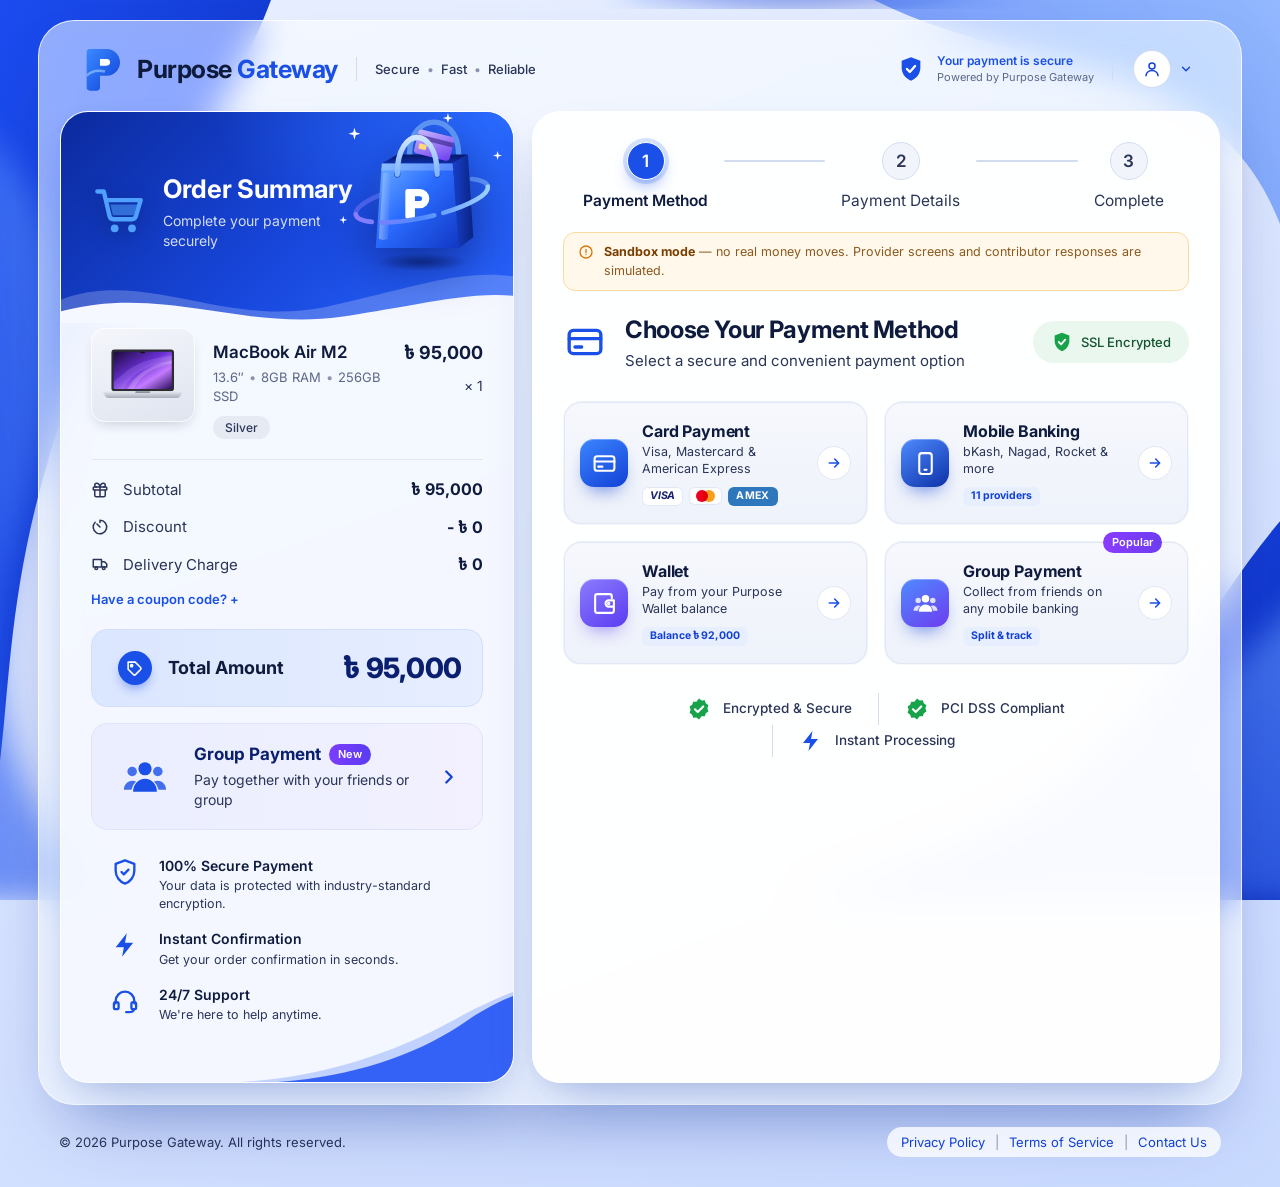
==== commit 76376050: "Checkout dashboard: premium UI and full payment flows - Floating 3D shopping bag, two-step flow (cho" ====
--- a/checkout deshboard/index.html
+++ b/checkout deshboard/index.html
@@ -11,7 +11,10 @@
   <link href="https://fonts.googleapis.com/css2?family=Inter:wght@400;500;600;700;800&display=swap" rel="stylesheet" />
   <!-- Taka sign (৳) glyph only — Inter has no Bengali currency symbol -->
   <link href="https://fonts.googleapis.com/css2?family=Noto+Sans+Bengali:wght@500;700&text=%E0%A7%B3&display=swap" rel="stylesheet" />
+  <!-- Monospace for the card number on the 3D card -->
+  <link href="https://fonts.googleapis.com/css2?family=Space+Mono:wght@400;700&display=swap" rel="stylesheet" />
   <link rel="stylesheet" href="assets/css/styles.css" />
+  <link rel="stylesheet" href="assets/css/checkout.css" />
 </head>
 <body>
   <!-- ============ Icon sprite ============ -->
@@ -28,6 +31,7 @@
     <symbol id="i-chevron-down" viewBox="0 0 24 24" fill="none" stroke="currentColor" stroke-width="2.4" stroke-linecap="round" stroke-linejoin="round"><path d="m6 9 6 6 6-6"/></symbol>
     <symbol id="i-chevron-right" viewBox="0 0 24 24" fill="none" stroke="currentColor" stroke-width="2.4" stroke-linecap="round" stroke-linejoin="round"><path d="m9 6 6 6-6 6"/></symbol>
     <symbol id="i-arrow-right" viewBox="0 0 24 24" fill="none" stroke="currentColor" stroke-width="2.4" stroke-linecap="round" stroke-linejoin="round"><path d="M5 12h14M13 6l6 6-6 6"/></symbol>
+    <symbol id="i-arrow-left" viewBox="0 0 24 24" fill="none" stroke="currentColor" stroke-width="2.4" stroke-linecap="round" stroke-linejoin="round"><path d="M19 12H5M11 6l-6 6 6 6"/></symbol>
     <symbol id="i-cart" viewBox="0 0 24 24" fill="currentColor"><path d="M2 3h3l2.6 11.2a2 2 0 0 0 2 1.6h8.3a2 2 0 0 0 1.9-1.4L22 7H6.2" fill="none" stroke="currentColor" stroke-width="2" stroke-linecap="round" stroke-linejoin="round"/><circle cx="10" cy="20" r="1.8"/><circle cx="18" cy="20" r="1.8"/><path d="M8 9h12.5l-1.6 5H9.2Z" opacity=".55"/></symbol>
     <symbol id="i-gift" viewBox="0 0 24 24" fill="none" stroke="currentColor" stroke-width="2" stroke-linecap="round" stroke-linejoin="round"><rect x="3" y="8" width="18" height="4" rx="1"/><path d="M12 8v13M19 12v7a2 2 0 0 1-2 2H7a2 2 0 0 1-2-2v-7"/><path d="M7.5 8a2.5 2.5 0 0 1 0-5C11 3 12 8 12 8s1-5 4.5-5a2.5 2.5 0 0 1 0 5"/></symbol>
     <symbol id="i-discount" viewBox="0 0 24 24" fill="none" stroke="currentColor" stroke-width="2" stroke-linecap="round" stroke-linejoin="round"><path d="M12 3v3M12 3a9 9 0 1 1-6.4 2.6"/><path d="M12 12 8 8"/></symbol>
@@ -48,6 +52,13 @@
     <symbol id="i-x" viewBox="0 0 24 24" fill="none" stroke="currentColor" stroke-width="2.4" stroke-linecap="round"><path d="M6 6l12 12M18 6 6 18"/></symbol>
     <symbol id="i-copy" viewBox="0 0 24 24" fill="none" stroke="currentColor" stroke-width="2" stroke-linecap="round" stroke-linejoin="round"><rect x="9" y="9" width="12" height="12" rx="2"/><path d="M5 15H4a1 1 0 0 1-1-1V4a1 1 0 0 1 1-1h10a1 1 0 0 1 1 1v1"/></symbol>
     <symbol id="i-alert" viewBox="0 0 24 24" fill="none" stroke="currentColor" stroke-width="2" stroke-linecap="round" stroke-linejoin="round"><circle cx="12" cy="12" r="9"/><path d="M12 8v5M12 16h.01"/></symbol>
+    <symbol id="i-search" viewBox="0 0 24 24" fill="none" stroke="currentColor" stroke-width="2" stroke-linecap="round"><circle cx="11" cy="11" r="7"/><path d="m20 20-3.5-3.5"/></symbol>
+    <symbol id="i-bell" viewBox="0 0 24 24" fill="none" stroke="currentColor" stroke-width="2" stroke-linecap="round" stroke-linejoin="round"><path d="M6 8a6 6 0 0 1 12 0c0 7 3 8 3 8H3s3-1 3-8"/><path d="M10.3 20a1.9 1.9 0 0 0 3.4 0"/></symbol>
+    <symbol id="i-send" viewBox="0 0 24 24" fill="none" stroke="currentColor" stroke-width="2" stroke-linecap="round" stroke-linejoin="round"><path d="M22 2 11 13M22 2l-7 20-4-9-9-4 20-7Z"/></symbol>
+    <symbol id="i-clock" viewBox="0 0 24 24" fill="none" stroke="currentColor" stroke-width="2" stroke-linecap="round" stroke-linejoin="round"><circle cx="12" cy="12" r="9"/><path d="M12 7v5l3 2"/></symbol>
+    <symbol id="i-swap" viewBox="0 0 24 24" fill="none" stroke="currentColor" stroke-width="2" stroke-linecap="round" stroke-linejoin="round"><path d="M7 4 3 8l4 4M3 8h13M17 20l4-4-4-4M21 16H8"/></symbol>
+    <symbol id="i-external" viewBox="0 0 24 24" fill="none" stroke="currentColor" stroke-width="2" stroke-linecap="round" stroke-linejoin="round"><path d="M14 4h6v6M20 4l-9 9M18 14v5a1 1 0 0 1-1 1H5a1 1 0 0 1-1-1V7a1 1 0 0 1 1-1h5"/></symbol>
+    <symbol id="i-contactless" viewBox="0 0 24 24" fill="none" stroke="currentColor" stroke-width="2" stroke-linecap="round"><path d="M8.5 9a4.5 4.5 0 0 1 0 6M12 6.5a8 8 0 0 1 0 11M15.5 4a11.5 11.5 0 0 1 0 16"/></symbol>
   </svg>
 
   <!-- ============ Decorative background ============ -->
@@ -122,7 +133,7 @@
       <main class="layout">
         <!-- ============ LEFT: Order summary ============ -->
         <aside class="card summary" aria-labelledby="summaryTitle">
-          <div class="summary__hero">
+          <div class="summary__hero" id="summaryHero">
             <svg class="summary__hero-wave" viewBox="0 0 500 90" preserveAspectRatio="none" aria-hidden="true">
               <path d="M0 60C90 20 180 95 290 70 380 48 440 20 500 30V90H0Z" fill="rgba(255,255,255,.22)"/>
               <path d="M0 75C110 40 200 100 310 82 400 66 450 50 500 55V90H0Z" fill="#f5f8ff"/>
@@ -134,28 +145,73 @@
                 <p>Complete your payment securely</p>
               </div>
             </div>
-            <svg class="summary__bag" viewBox="0 0 170 150" aria-hidden="true">
-              <defs>
-                <linearGradient id="bag-g" x1="0" y1="0" x2="1" y2="1">
-                  <stop offset="0" stop-color="#5aa2ff"/><stop offset=".6" stop-color="#2163f5"/><stop offset="1" stop-color="#1340c9"/>
-                </linearGradient>
-                <linearGradient id="bag-side" x1="0" y1="0" x2="1" y2="0">
-                  <stop offset="0" stop-color="#1846d4"/><stop offset="1" stop-color="#0e2f9e"/>
-                </linearGradient>
-                <linearGradient id="ring-g" x1="0" y1="0" x2="1" y2="0">
-                  <stop offset="0" stop-color="#8b7bff"/><stop offset=".5" stop-color="#4f8bff"/><stop offset="1" stop-color="#9fd0ff"/>
-                </linearGradient>
-              </defs>
-              <ellipse cx="85" cy="112" rx="78" ry="20" fill="none" stroke="url(#ring-g)" stroke-width="7" opacity=".55" transform="rotate(-14 85 112)"/>
-              <path d="M58 40c0-20 12-32 27-32s27 12 27 32" fill="none" stroke="#8cc2ff" stroke-width="7" stroke-linecap="round"/>
-              <path d="M44 36h86l10 92a8 8 0 0 1-8 9H42a8 8 0 0 1-8-9Z" fill="url(#bag-g)"/>
-              <path d="M130 36l14 8 6 80-10 4Z" fill="url(#bag-side)"/>
-              <path d="M44 36h86l-4 10H48Z" fill="#fff" opacity=".18"/>
-              <circle cx="60" cy="50" r="4" fill="#0c2c9a"/><circle cx="112" cy="50" r="4" fill="#0c2c9a"/>
-              <path d="M70 70h20a14 14 0 0 1 0 28H82v12a3 3 0 0 1-3 3h-6a3 3 0 0 1-3-3Z" fill="#fff"/>
-              <path d="M82 80h7a4 4 0 0 1 0 8h-7Z" fill="#2563f5"/>
-              <path d="M10 118c40 26 120 20 150-14" fill="none" stroke="url(#ring-g)" stroke-width="7" stroke-linecap="round"/>
-            </svg>
+
+            <!-- Floating 3D shopping bag -->
+            <div class="summary__bag bag3d" id="bag3d" aria-hidden="true">
+              <span class="bag3d__glow"></span>
+              <span class="bag3d__shadow"></span>
+              <div class="bag3d__float">
+                <div class="bag3d__tilt">
+                  <svg viewBox="0 0 200 190" class="bag3d__svg">
+                    <defs>
+                      <linearGradient id="bag-front" x1="0" y1="0" x2="1" y2="1">
+                        <stop offset="0" stop-color="#6fb0ff"/><stop offset=".45" stop-color="#2a6cff"/><stop offset="1" stop-color="#1238c4"/>
+                      </linearGradient>
+                      <linearGradient id="bag-side" x1="0" y1="0" x2="1" y2="0">
+                        <stop offset="0" stop-color="#173fc9"/><stop offset="1" stop-color="#0a2484"/>
+                      </linearGradient>
+                      <linearGradient id="bag-inside" x1="0" y1="0" x2="0" y2="1">
+                        <stop offset="0" stop-color="#06176a"/><stop offset="1" stop-color="#0f2fa8"/>
+                      </linearGradient>
+                      <linearGradient id="bag-gloss" x1="0" y1="0" x2="1" y2="0">
+                        <stop offset="0" stop-color="#fff" stop-opacity=".55"/><stop offset="1" stop-color="#fff" stop-opacity="0"/>
+                      </linearGradient>
+                      <linearGradient id="bag-ring" x1="0" y1="0" x2="1" y2="0">
+                        <stop offset="0" stop-color="#8b7bff"/><stop offset=".5" stop-color="#4f8bff"/><stop offset="1" stop-color="#9fd0ff"/>
+                      </linearGradient>
+                      <linearGradient id="bag-card" x1="0" y1="0" x2="1" y2="1">
+                        <stop offset="0" stop-color="#c9b8ff"/><stop offset="1" stop-color="#6d3cf0"/>
+                      </linearGradient>
+                      <linearGradient id="bag-handle" x1="0" y1="0" x2="0" y2="1">
+                        <stop offset="0" stop-color="#cfe4ff"/><stop offset="1" stop-color="#7fb4ff"/>
+                      </linearGradient>
+                    </defs>
+                    <!-- orbit ring: back half -->
+                    <path class="bag3d__ring" d="M14 128a86 22 -12 0 1 172 -36" fill="none" stroke="url(#bag-ring)" stroke-width="6" stroke-linecap="round" opacity=".45"/>
+                    <!-- back handle -->
+                    <path d="M84 50c0-30 18-42 32-42s32 12 32 42" fill="none" stroke="#5d93f0" stroke-width="7" stroke-linecap="round"/>
+                    <!-- opening / inside -->
+                    <path d="M48 62h92l20-12H68Z" fill="url(#bag-inside)"/>
+                    <!-- card peeking out -->
+                    <g class="bag3d__card">
+                      <rect x="92" y="22" width="48" height="32" rx="5" fill="url(#bag-card)" transform="rotate(14 116 38)"/>
+                      <rect x="92" y="29" width="48" height="6" fill="#2a1a7a" opacity=".55" transform="rotate(14 116 38)"/>
+                      <rect x="97" y="40" width="10" height="7" rx="1.5" fill="#ffd77a" transform="rotate(14 116 38)"/>
+                    </g>
+                    <!-- side face -->
+                    <path d="M140 62l20-12 7 108-19 14Z" fill="url(#bag-side)"/>
+                    <!-- front face -->
+                    <path d="M48 62h92l8 110H40Z" fill="url(#bag-front)"/>
+                    <path d="M48 62h92l1 9H47Z" fill="#fff" opacity=".22"/>
+                    <path d="M50 74 44 160c4 2 8 2 12 0l4-86Z" fill="url(#bag-gloss)" opacity=".7"/>
+                    <!-- brand mark -->
+                    <g transform="translate(77 92) scale(.78)">
+                      <path d="M6 4h20a16 16 0 0 1 0 32H18v14a4 4 0 0 1-4 4H6a4 4 0 0 1-4-4V8a4 4 0 0 1 4-4Z" fill="#fff"/>
+                      <path d="M18 16h8a4 4 0 0 1 0 8h-8Z" fill="#2563f5"/>
+                    </g>
+                    <!-- grommets + front handle -->
+                    <circle cx="68" cy="76" r="4" fill="#0a2484"/><circle cx="120" cy="76" r="4" fill="#0a2484"/>
+                    <path d="M68 76c0-34 14-48 26-48s26 14 26 48" fill="none" stroke="url(#bag-handle)" stroke-width="7" stroke-linecap="round"/>
+                    <!-- orbit ring: front half -->
+                    <path class="bag3d__ring bag3d__ring--front" d="M186 92a86 22 -12 0 1 -172 36" fill="none" stroke="url(#bag-ring)" stroke-width="6" stroke-linecap="round"/>
+                  </svg>
+                </div>
+              </div>
+              <span class="bag3d__spark bag3d__spark--1"></span>
+              <span class="bag3d__spark bag3d__spark--2"></span>
+              <span class="bag3d__spark bag3d__spark--3"></span>
+              <span class="bag3d__spark bag3d__spark--4"></span>
+            </div>
           </div>
 
           <div class="summary__body">
@@ -225,57 +281,96 @@
         <section class="card pay" aria-labelledby="payTitle">
           <!-- Stepper -->
           <ol class="stepper" id="stepper" aria-label="Checkout progress">
-            <li class="stepper__step is-active" data-step="1"><span class="stepper__dot">1</span><span class="stepper__label">Payment Method</span></li>
+            <li class="stepper__step is-active" data-step="1"><button type="button" class="stepper__dot" data-goto-step="1" aria-label="Step 1: Payment Method">1</button><span class="stepper__label">Payment Method</span></li>
             <li class="stepper__line" aria-hidden="true"><span></span></li>
             <li class="stepper__step" data-step="2"><span class="stepper__dot">2</span><span class="stepper__label">Payment Details</span></li>
             <li class="stepper__line" aria-hidden="true"><span></span></li>
             <li class="stepper__step" data-step="3"><span class="stepper__dot">3</span><span class="stepper__label">Complete</span></li>
           </ol>
 
-          <div id="checkoutView">
-            <div class="pay__head">
-              <span class="pay__head-icon"><svg><use href="#i-card"/></svg></span>
-              <div>
-                <h2 id="payTitle">Choose Your Payment Method</h2>
-                <p>Select a secure and convenient payment option</p>
-              </div>
-              <span class="ssl"><svg><use href="#i-shield"/></svg>SSL Encrypted</span>
+          <div class="sandbox-bar" id="sandboxBar" hidden>
+            <svg><use href="#i-alert"/></svg>
+            <span><b>Sandbox mode</b> — no real money moves. Provider screens and contributor responses are simulated.</span>
+          </div>
+
+          <div class="stage" id="stage">
+            <!-- ================= STEP 1: choose method ================= -->
+            <div class="view" data-view="methods" id="viewMethods">
+              <div class="pay__head">
+                <span class="pay__head-icon"><svg><use href="#i-card"/></svg></span>
+                <div>
+                  <h2 id="payTitle" tabindex="-1">Choose Your Payment Method</h2>
+                  <p>Select a secure and convenient payment option</p>
+                </div>
+                <span class="ssl"><svg><use href="#i-shield"/></svg>SSL Encrypted</span>
+              </div>
+
+              <div class="methods" role="radiogroup" aria-label="Payment method" id="methods">
+                <button class="method" type="button" role="radio" aria-checked="false" data-method="card" style="--i:0">
+                  <span class="method__icon method__icon--card"><svg><use href="#i-card"/></svg></span>
+                  <span class="method__text">
+                    <strong>Card Payment</strong>
+                    <small>Visa, Mastercard &amp; American Express</small>
+                    <span class="method__chips"><i class="chip-visa">VISA</i><i class="chip-mc"><b></b><b></b></i><i class="chip-amex">AMEX</i></span>
+                  </span>
+                  <span class="method__go"><svg><use href="#i-arrow-right"/></svg></span>
+                  <span class="method__check"><svg><use href="#i-check"/></svg></span>
+                </button>
+                <button class="method" type="button" role="radio" aria-checked="false" data-method="mobile" style="--i:1">
+                  <span class="method__icon method__icon--mobile"><svg><use href="#i-phone"/></svg></span>
+                  <span class="method__text">
+                    <strong>Mobile Banking</strong>
+                    <small>bKash, Nagad, Rocket &amp; more</small>
+                    <span class="method__chips"><i class="chip-count" id="mfsMethodCount">11 providers</i></span>
+                  </span>
+                  <span class="method__go"><svg><use href="#i-arrow-right"/></svg></span>
+                  <span class="method__check"><svg><use href="#i-check"/></svg></span>
+                </button>
+                <button class="method" type="button" role="radio" aria-checked="false" data-method="wallet" style="--i:2">
+                  <span class="method__icon method__icon--wallet"><svg><use href="#i-wallet"/></svg></span>
+                  <span class="method__text">
+                    <strong>Wallet</strong>
+                    <small>Pay from your Purpose Wallet balance</small>
+                    <span class="method__chips"><i class="chip-count" id="walletMethodBalance">Balance —</i></span>
+                  </span>
+                  <span class="method__go"><svg><use href="#i-arrow-right"/></svg></span>
+                  <span class="method__check"><svg><use href="#i-check"/></svg></span>
+                </button>
+                <button class="method" type="button" role="radio" aria-checked="false" data-method="group" style="--i:3">
+                  <em class="badge badge--popular">Popular</em>
+                  <span class="method__icon method__icon--group"><svg><use href="#i-users"/></svg></span>
+                  <span class="method__text">
+                    <strong>Group Payment</strong>
+                    <small>Collect from friends on any mobile banking</small>
+                    <span class="method__chips"><i class="chip-count">Split &amp; track</i></span>
+                  </span>
+                  <span class="method__go"><svg><use href="#i-arrow-right"/></svg></span>
+                  <span class="method__check"><svg><use href="#i-check"/></svg></span>
+                </button>
+              </div>
+
+              <ul class="trust">
+                <li><svg class="trust__ok"><use href="#i-check-badge"/></svg>Encrypted &amp; Secure</li>
+                <li><svg class="trust__ok trust__ok--green"><use href="#i-check-badge"/></svg>PCI DSS Compliant</li>
+                <li><svg class="trust__bolt"><use href="#i-bolt"/></svg>Instant Processing</li>
+              </ul>
             </div>
 
-            <!-- Methods -->
-            <div class="methods" role="radiogroup" aria-label="Payment method" id="methods">
-              <button class="method is-selected" type="button" role="radio" aria-checked="true" data-method="card">
-                <span class="method__icon method__icon--card"><svg><use href="#i-card"/></svg></span>
-                <span class="method__text"><strong>Card Payment</strong><small>Visa, Mastercard &amp; more</small></span>
-                <span class="method__check"><svg><use href="#i-check"/></svg></span>
-              </button>
-              <button class="method" type="button" role="radio" aria-checked="false" data-method="mobile">
-                <span class="method__icon method__icon--mobile"><svg><use href="#i-phone"/></svg></span>
-                <span class="method__text"><strong>Mobile Banking</strong><small>bKash, Nagad, Rocket &amp; more</small></span>
-                <span class="method__check"><svg><use href="#i-check"/></svg></span>
-              </button>
-              <button class="method" type="button" role="radio" aria-checked="false" data-method="wallet">
-                <span class="method__icon method__icon--wallet"><svg><use href="#i-wallet"/></svg></span>
-                <span class="method__text"><strong>Wallet</strong><small>Google Pay, Apple Pay</small></span>
-                <span class="method__check"><svg><use href="#i-check"/></svg></span>
-              </button>
-              <button class="method" type="button" role="radio" aria-checked="false" data-method="group">
-                <em class="badge badge--popular">Popular</em>
-                <span class="method__icon method__icon--group"><svg><use href="#i-users"/></svg></span>
-                <span class="method__text"><strong>Group Payment</strong><small>Pay together</small></span>
-                <span class="method__check"><svg><use href="#i-check"/></svg></span>
-              </button>
-            </div>
-
-            <form id="payForm" class="pay__form" novalidate>
-              <!-- ===== Card panel ===== -->
-              <fieldset class="panel is-active" data-panel="card">
-                <legend class="sr-only">Card details</legend>
+            <!-- ================= STEP 2: details ================= -->
+            <div class="view" data-view="details" id="viewDetails" hidden>
+              <div class="details-bar">
+                <button type="button" class="back-btn" id="backToMethods"><svg><use href="#i-arrow-left"/></svg><span>Change method</span></button>
+                <span class="details-bar__method" id="detailsMethod"></span>
+                <span class="ssl ssl--sm"><svg><use href="#i-shield"/></svg>SSL Encrypted</span>
+              </div>
+
+              <!-- ===== Card ===== -->
+              <form class="panel" data-panel="card" id="cardForm" novalidate hidden>
                 <div class="panel__head">
                   <span class="panel__icon"><svg><use href="#i-card"/></svg></span>
                   <div>
                     <h3>Card Details</h3>
-                    <p>Enter your card information securely</p>
+                    <p>Your details appear on the card as you type</p>
                   </div>
                   <div class="brands" aria-label="Accepted cards">
                     <span class="brand-logo brand-logo--visa" data-brand="visa">VISA</span>
@@ -284,39 +379,84 @@
                   </div>
                 </div>
 
+                <div class="card-stage">
+                  <div class="card3d" id="card3d" data-brand="" aria-hidden="true">
+                    <div class="card3d__inner">
+                      <!-- Front -->
+                      <div class="card3d__face card3d__front">
+                        <span class="card3d__texture"></span>
+                        <span class="card3d__sheen"></span>
+                        <div class="card3d__top">
+                          <svg class="card3d__chip" viewBox="0 0 50 38">
+                            <defs><linearGradient id="chip-g" x1="0" y1="0" x2="1" y2="1"><stop offset="0" stop-color="#fff1c1"/><stop offset=".5" stop-color="#e2b75a"/><stop offset="1" stop-color="#b8892e"/></linearGradient></defs>
+                            <rect x="1" y="1" width="48" height="36" rx="7" fill="url(#chip-g)"/>
+                            <path d="M1 13h14M1 25h14M35 13h14M35 25h14M15 1v36M35 1v36M15 19h20" stroke="#9a7224" stroke-width="1.4" fill="none" opacity=".75"/>
+                          </svg>
+                          <svg class="card3d__nfc"><use href="#i-contactless"/></svg>
+                          <span class="card3d__brand" id="card3dBrand"></span>
+                        </div>
+                        <div class="card3d__number" data-zone="number" id="card3dNumber"></div>
+                        <div class="card3d__bottom">
+                          <div class="card3d__holder" data-zone="name">
+                            <small>Card Holder</small>
+                            <span id="card3dName">YOUR NAME</span>
+                          </div>
+                          <div class="card3d__exp" data-zone="expiry">
+                            <small>Expires</small>
+                            <span id="card3dExpiry">MM/YY</span>
+                          </div>
+                        </div>
+                        <span class="card3d__focus" id="card3dFocus"></span>
+                      </div>
+                      <!-- Back -->
+                      <div class="card3d__face card3d__back">
+                        <span class="card3d__texture"></span>
+                        <span class="card3d__stripe"></span>
+                        <div class="card3d__sig">
+                          <span class="card3d__sig-pattern"></span>
+                          <span class="card3d__cvv"><small>CVV</small><b id="card3dCvv"></b></span>
+                        </div>
+                        <p class="card3d__fine">This card is issued for authorised use only. Purpose Gateway never stores your CVV.</p>
+                        <span class="card3d__brand card3d__brand--back" id="card3dBrandBack"></span>
+                      </div>
+                    </div>
+                  </div>
+                  <span class="card-stage__shadow"></span>
+                </div>
+
                 <div class="grid grid--card">
-                  <div class="field field--number">
+                  <div class="field field--full">
                     <label for="cardNumber">Card Number</label>
                     <div class="input">
                       <svg class="input__icon"><use href="#i-card"/></svg>
-                      <input id="cardNumber" name="cardNumber" inputmode="numeric" autocomplete="cc-number" placeholder="1234 5678 9012 3456" maxlength="23" required />
+                      <input id="cardNumber" name="cardNumber" inputmode="numeric" autocomplete="cc-number" placeholder="1234 5678 9012 3456" maxlength="23" data-zone="number" required />
                       <span class="input__brand" id="cardBrand" aria-live="polite"></span>
                     </div>
                     <small class="field__error" data-error-for="cardNumber"></small>
-                  </div>
-                  <div class="field field--expiry">
-                    <label for="cardExpiry">Expiry Date</label>
-                    <div class="input input--icon-right">
-                      <input id="cardExpiry" name="cardExpiry" inputmode="numeric" autocomplete="cc-exp" placeholder="MM / YY" maxlength="7" required />
-                      <svg class="input__icon"><use href="#i-calendar"/></svg>
-                    </div>
-                    <small class="field__error" data-error-for="cardExpiry"></small>
-                  </div>
-                  <div class="field field--cvv">
-                    <label for="cardCvv">CVV</label>
-                    <div class="input input--icon-right">
-                      <input id="cardCvv" name="cardCvv" type="password" inputmode="numeric" autocomplete="cc-csc" placeholder="123" maxlength="4" required />
-                      <svg class="input__icon"><use href="#i-lock"/></svg>
-                    </div>
-                    <small class="field__error" data-error-for="cardCvv"></small>
                   </div>
                   <div class="field field--full">
                     <label for="cardName">Cardholder Name</label>
                     <div class="input">
                       <svg class="input__icon"><use href="#i-user"/></svg>
-                      <input id="cardName" name="cardName" autocomplete="cc-name" placeholder="Enter your name as on card" required />
+                      <input id="cardName" name="cardName" autocomplete="cc-name" placeholder="Name as printed on card" maxlength="26" data-zone="name" required />
                     </div>
                     <small class="field__error" data-error-for="cardName"></small>
+                  </div>
+                  <div class="field">
+                    <label for="cardExpiry">Expiry Date</label>
+                    <div class="input input--icon-right">
+                      <input id="cardExpiry" name="cardExpiry" inputmode="numeric" autocomplete="cc-exp" placeholder="MM / YY" maxlength="7" data-zone="expiry" required />
+                      <svg class="input__icon"><use href="#i-calendar"/></svg>
+                    </div>
+                    <small class="field__error" data-error-for="cardExpiry"></small>
+                  </div>
+                  <div class="field">
+                    <label for="cardCvv">CVV</label>
+                    <div class="input input--icon-right">
+                      <input id="cardCvv" name="cardCvv" type="password" inputmode="numeric" autocomplete="cc-csc" placeholder="123" maxlength="4" data-zone="cvv" required />
+                      <svg class="input__icon"><use href="#i-lock"/></svg>
+                    </div>
+                    <small class="field__error" data-error-for="cardCvv"></small>
                   </div>
                 </div>
                 <label class="check">
@@ -324,114 +464,234 @@
                   <span class="check__box"><svg><use href="#i-check"/></svg></span>
                   Save this card for faster checkout
                 </label>
-              </fieldset>
-
-              <!-- ===== Mobile banking panel ===== -->
-              <fieldset class="panel" data-panel="mobile" disabled>
-                <legend class="sr-only">Mobile banking</legend>
+
+                <button type="submit" class="pay-btn" id="cardPayBtn">
+                  <svg class="pay-btn__lock"><use href="#i-lock-solid"/></svg>
+                  <span class="pay-btn__label" data-amount-label="Pay">Pay ৳ 0</span>
+                  <svg class="pay-btn__arrow"><use href="#i-arrow-right"/></svg>
+                  <span class="pay-btn__spinner" aria-hidden="true"></span>
+                </button>
+                <p class="form-error" role="alert"></p>
+                <p class="secure-note"><svg><use href="#i-lock"/></svg>Card details are tokenized by the payment processor. Your full card number and CVV never reach our servers.</p>
+              </form>
+
+              <!-- ===== Mobile banking ===== -->
+              <div class="panel" data-panel="mobile" id="mobilePanel" hidden>
                 <div class="panel__head">
                   <span class="panel__icon"><svg><use href="#i-phone"/></svg></span>
                   <div>
                     <h3>Mobile Banking</h3>
-                    <p>Choose your provider and enter your account number</p>
+                    <p id="mfsSubtitle">Choose your mobile banking provider</p>
                   </div>
                   <span class="mfs-count" id="mfsCount"></span>
                 </div>
 
-                <div class="mfs-search" id="mfsSearchWrap">
-                  <svg class="mfs-search__icon" viewBox="0 0 24 24" fill="none" stroke="currentColor" stroke-width="2" stroke-linecap="round" aria-hidden="true"><circle cx="11" cy="11" r="7"/><path d="m20 20-3.5-3.5"/></svg>
-                  <input type="search" id="mfsSearch" placeholder="Search provider or bank" aria-label="Search mobile banking providers" autocomplete="off" />
-                </div>
-
-                <!-- Rendered from payment_providers (method = mobile_banking) -->
-                <div class="mfs-grid" id="mfsGrid" role="radiogroup" aria-label="Mobile banking provider"></div>
-                <p class="mfs-empty" id="mfsEmpty" hidden>No provider matches your search.</p>
-
-                <div class="grid">
-                  <div class="field field--full">
-                    <label for="mfsNumber" id="mfsNumberLabel">Account Number</label>
-                    <div class="input">
-                      <span class="input__prefix">+880</span>
-                      <input id="mfsNumber" name="mfsNumber" inputmode="tel" autocomplete="tel-national" placeholder="1XXX-XXXXXX" maxlength="12" required />
-                    </div>
-                    <small class="field__error" data-error-for="mfsNumber"></small>
-                  </div>
-                </div>
-                <p class="hint"><svg><use href="#i-alert"/></svg>You'll receive a verification code &amp; PIN prompt on your phone to approve the payment.</p>
-              </fieldset>
-
-              <!-- ===== Wallet panel ===== -->
-              <fieldset class="panel" data-panel="wallet" disabled>
-                <legend class="sr-only">Digital wallet</legend>
+                <ol class="mini-steps" id="mfsSteps" aria-label="Mobile banking progress">
+                  <li class="is-active" data-sub="provider"><span>1</span>Provider</li>
+                  <li data-sub="account"><span>2</span>Account</li>
+                  <li data-sub="confirm"><span>3</span>Confirm</li>
+                  <li data-sub="verify"><span>4</span>Verify</li>
+                </ol>
+
+                <!-- 1. Provider -->
+                <div class="sub" data-sub-view="provider">
+                  <div class="mfs-search" id="mfsSearchWrap">
+                    <svg class="mfs-search__icon"><use href="#i-search"/></svg>
+                    <input type="search" id="mfsSearch" placeholder="Search provider or bank" aria-label="Search mobile banking providers" autocomplete="off" />
+                  </div>
+                  <!-- Rendered from payment_providers (method = mobile_banking) -->
+                  <div class="mfs-grid" id="mfsGrid" role="radiogroup" aria-label="Mobile banking provider"></div>
+                  <p class="mfs-empty" id="mfsEmpty" hidden>No provider matches your search.</p>
+                </div>
+
+                <!-- 2. Account number -->
+                <form class="sub" data-sub-view="account" id="mfsAccountForm" novalidate hidden>
+                  <div class="mfs-selected" id="mfsSelected"></div>
+                  <div class="grid">
+                    <div class="field field--full">
+                      <label for="mfsNumber" id="mfsNumberLabel">Account Number</label>
+                      <div class="input input--lg">
+                        <span class="input__prefix">+880</span>
+                        <input id="mfsNumber" name="mfsNumber" inputmode="tel" autocomplete="tel-national" placeholder="1XXX-XXXXXX" maxlength="12" required />
+                      </div>
+                      <small class="field__error" data-error-for="mfsNumber"></small>
+                    </div>
+                  </div>
+                  <button type="submit" class="pay-btn pay-btn--md">
+                    <span class="pay-btn__label">Next</span>
+                    <svg class="pay-btn__arrow"><use href="#i-arrow-right"/></svg>
+                    <span class="pay-btn__spinner" aria-hidden="true"></span>
+                  </button>
+                </form>
+
+                <!-- 3. Confirm amount -->
+                <div class="sub" data-sub-view="confirm" hidden>
+                  <div class="confirm-card" id="mfsConfirm"></div>
+                  <p class="hint"><svg><use href="#i-shield-o"/></svg><span>You'll be taken to <b data-mfs-name>your provider</b>'s secure page to enter the OTP sent to your phone and your PIN. Purpose Gateway never sees or stores them.</span></p>
+                  <button type="button" class="pay-btn" id="mfsProceed">
+                    <svg class="pay-btn__lock"><use href="#i-lock-solid"/></svg>
+                    <span class="pay-btn__label">Pay ৳ 0</span>
+                    <svg class="pay-btn__arrow"><use href="#i-arrow-right"/></svg>
+                    <span class="pay-btn__spinner" aria-hidden="true"></span>
+                  </button>
+                  <button type="button" class="link-btn" data-mfs-back="account"><svg><use href="#i-arrow-left"/></svg>Edit account number</button>
+                  <p class="form-error" role="alert"></p>
+                </div>
+
+                <!-- 4. Verification -->
+                <div class="sub" data-sub-view="verify" hidden>
+                  <div class="verify">
+                    <div class="verify__orb" id="verifyOrb">
+                      <span class="verify__ring"></span>
+                      <span class="verify__ring verify__ring--2"></span>
+                      <span class="verify__logo" id="verifyLogo"></span>
+                    </div>
+                    <h4 id="verifyTitle">Connecting to secure gateway…</h4>
+                    <p id="verifyText">Please don't close this window.</p>
+                    <ul class="verify__list" id="verifyList"></ul>
+                    <button type="button" class="btn-ghost" id="verifyRetry" hidden><svg><use href="#i-arrow-left"/></svg>Try again</button>
+                  </div>
+                </div>
+              </div>
+
+              <!-- ===== Wallet ===== -->
+              <div class="panel" data-panel="wallet" id="walletPanel" hidden>
                 <div class="panel__head">
                   <span class="panel__icon"><svg><use href="#i-wallet"/></svg></span>
                   <div>
-                    <h3>Digital Wallet</h3>
-                    <p>Pay in one tap with your saved wallet</p>
-                  </div>
-                </div>
-                <div class="wallets" role="radiogroup" aria-label="Wallet">
-                  <label class="wallet-opt">
-                    <input type="radio" name="walletType" value="google_pay" checked />
-                    <span class="wallet-opt__btn wallet-opt__btn--gpay"><b style="color:#4285f4">G</b> Pay</span>
-                  </label>
-                  <label class="wallet-opt">
-                    <input type="radio" name="walletType" value="apple_pay" />
-                    <span class="wallet-opt__btn wallet-opt__btn--apple">
-                      <svg viewBox="0 0 24 24" width="18" height="18" fill="currentColor" aria-hidden="true"><path d="M16.4 12.6c0-2.5 2-3.6 2.1-3.7-1.2-1.7-3-1.9-3.6-2-1.5-.2-3 .9-3.8.9s-2-.9-3.3-.9C6.1 7 4.5 8 3.6 9.5c-1.8 3.1-.5 7.7 1.3 10.2.9 1.2 1.9 2.6 3.2 2.6 1.3-.1 1.8-.8 3.3-.8 1.6 0 2 .8 3.3.8 1.4 0 2.3-1.3 3.1-2.5 1-1.4 1.4-2.8 1.4-2.9-.1 0-2.8-1.1-2.8-4.3ZM13.9 5.2c.7-.9 1.2-2 1-3.2-1 0-2.2.7-3 1.5-.6.7-1.2 1.9-1 3.1 1.1.1 2.3-.6 3-1.4Z"/></svg>
-                      Pay
-                    </span>
-                  </label>
-                </div>
-                <p class="hint"><svg><use href="#i-alert"/></svg>A secure wallet sheet will open to confirm your payment of <b data-total-inline>৳ 0</b>.</p>
-              </fieldset>
-
-              <!-- ===== Group panel ===== -->
-              <fieldset class="panel" data-panel="group" disabled>
-                <legend class="sr-only">Group payment</legend>
+                    <h3>Purpose Wallet</h3>
+                    <p>Pay instantly from your wallet balance</p>
+                  </div>
+                </div>
+
+                <div class="wallet-stage">
+                  <div class="wallet-card" id="walletCard">
+                    <span class="wallet-card__sheen"></span>
+                    <span class="wallet-card__orb wallet-card__orb--1"></span>
+                    <span class="wallet-card__orb wallet-card__orb--2"></span>
+                    <div class="wallet-card__top">
+                      <span class="wallet-card__brand">
+                        <svg viewBox="0 0 48 56"><path d="M6 4h20a16 16 0 0 1 0 32H18v14a4 4 0 0 1-4 4H6a4 4 0 0 1-4-4V8a4 4 0 0 1 4-4Z" fill="#fff"/><path d="M18 16h8a4 4 0 0 1 0 8h-8Z" fill="#1a4fe8"/></svg>
+                        Purpose Wallet
+                      </span>
+                      <span class="wallet-card__status" id="walletStatus">Active</span>
+                    </div>
+                    <small class="wallet-card__label">Available balance</small>
+                    <strong class="wallet-card__balance" id="walletBalance">৳ 0</strong>
+                    <div class="wallet-card__bottom">
+                      <span id="walletHolder">—</span>
+                      <span id="walletNumber">•••• ••••</span>
+                    </div>
+                  </div>
+                </div>
+
+                <div class="wallet-meter" id="walletMeter">
+                  <div class="wallet-meter__head">
+                    <span>Balance coverage</span>
+                    <b id="walletCoverage">0%</b>
+                  </div>
+                  <div class="wallet-meter__track"><span id="walletMeterFill"></span></div>
+                </div>
+
+                <dl class="wallet-rows">
+                  <div><dt>Available balance</dt><dd id="walletRowBalance">৳ 0</dd></div>
+                  <div><dt>Payment amount</dt><dd id="walletRowAmount">- ৳ 0</dd></div>
+                  <div class="wallet-rows__total"><dt id="walletRowAfterLabel">Balance after payment</dt><dd id="walletRowAfter">৳ 0</dd></div>
+                </dl>
+
+                <div class="notice notice--warn" id="walletShort" role="alert" hidden>
+                  <span class="notice__icon"><svg><use href="#i-alert"/></svg></span>
+                  <div class="notice__body">
+                    <strong>Insufficient wallet balance</strong>
+                    <p>You need <b id="walletShortAmount">৳ 0</b> more to pay for this order from your wallet.</p>
+                    <div class="notice__actions">
+                      <button type="button" class="btn-sm btn-sm--primary" data-goto-method="group"><svg><use href="#i-users"/></svg>Split with Group Payment</button>
+                      <button type="button" class="btn-sm" data-goto-method="methods"><svg><use href="#i-swap"/></svg>Choose another method</button>
+                    </div>
+                  </div>
+                </div>
+
+                <button type="button" class="pay-btn" id="walletPayBtn">
+                  <svg class="pay-btn__lock"><use href="#i-lock-solid"/></svg>
+                  <span class="pay-btn__label">Pay ৳ 0</span>
+                  <svg class="pay-btn__arrow"><use href="#i-arrow-right"/></svg>
+                  <span class="pay-btn__spinner" aria-hidden="true"></span>
+                </button>
+                <p class="form-error" role="alert"></p>
+              </div>
+
+              <!-- ===== Group ===== -->
+              <div class="panel" data-panel="group" id="groupPanel" hidden>
                 <div class="panel__head">
                   <span class="panel__icon"><svg><use href="#i-users"/></svg></span>
                   <div>
                     <h3>Group Payment</h3>
-                    <p>Split the total with friends — everyone pays their share</p>
-                  </div>
-                </div>
-                <div class="split-toggle" role="radiogroup" aria-label="Split type">
-                  <label><input type="radio" name="splitType" value="equal" checked /><span>Split equally</span></label>
-                  <label><input type="radio" name="splitType" value="custom" /><span>Custom amounts</span></label>
-                </div>
-                <ul class="members" id="members"></ul>
-                <button type="button" class="add-member" id="addMember"><svg><use href="#i-plus"/></svg>Add a friend</button>
-                <div class="split-summary" id="splitSummary"></div>
-              </fieldset>
-
-              <button type="submit" class="pay-btn" id="payBtn">
-                <svg class="pay-btn__lock"><use href="#i-lock-solid"/></svg>
-                <span class="pay-btn__label" id="payBtnLabel">Pay ৳ 0</span>
-                <svg class="pay-btn__arrow"><use href="#i-arrow-right"/></svg>
-                <span class="pay-btn__spinner" aria-hidden="true"></span>
-              </button>
-              <p class="form-error" id="formError" role="alert"></p>
-            </form>
-
-            <div class="or"><span>or</span></div>
-
-            <ul class="trust">
-              <li><svg class="trust__ok"><use href="#i-check-badge"/></svg>Encrypted &amp; Secure</li>
-              <li><svg class="trust__ok trust__ok--green"><use href="#i-check-badge"/></svg>PCI DSS Compliant</li>
-              <li><svg class="trust__bolt"><use href="#i-bolt"/></svg>Instant Processing</li>
-            </ul>
-          </div>
-
-          <!-- ===== Success view ===== -->
-          <div class="success" id="successView" hidden>
-            <div class="success__burst"><svg><use href="#i-check"/></svg></div>
-            <h2>Payment Successful!</h2>
-            <p id="successText">Your payment has been processed successfully.</p>
-            <dl class="receipt" id="receipt"></dl>
-            <div class="success__actions">
-              <button type="button" class="btn-ghost" id="copyRef"><svg><use href="#i-copy"/></svg>Copy reference</button>
-              <button type="button" class="btn-primary" id="restart">Back to checkout</button>
+                    <p id="groupSubtitle">Add contributors — each gets their own payment request</p>
+                  </div>
+                  <span class="mfs-count" id="groupCount"></span>
+                </div>
+
+                <!-- Setup -->
+                <div class="sub" data-group-view="setup">
+                  <div class="split-toggle" role="radiogroup" aria-label="Split type">
+                    <label><input type="radio" name="splitType" value="equal" checked /><span>Split equally</span></label>
+                    <label><input type="radio" name="splitType" value="custom" /><span>Custom amounts</span></label>
+                  </div>
+                  <ul class="contribs" id="contribs"></ul>
+                  <button type="button" class="add-member" id="addContrib"><svg><use href="#i-plus"/></svg>Add contributor</button>
+                  <div class="split-summary" id="splitSummary"></div>
+                  <button type="button" class="pay-btn" id="sendRequests">
+                    <svg class="pay-btn__lock"><use href="#i-send"/></svg>
+                    <span class="pay-btn__label">Send payment requests</span>
+                    <svg class="pay-btn__arrow"><use href="#i-arrow-right"/></svg>
+                    <span class="pay-btn__spinner" aria-hidden="true"></span>
+                  </button>
+                  <p class="form-error" role="alert"></p>
+                </div>
+
+                <!-- Tracking -->
+                <div class="sub" data-group-view="track" hidden>
+                  <div class="gsum">
+                    <div class="gsum__ring">
+                      <svg viewBox="0 0 120 120">
+                        <defs><linearGradient id="ring-progress" x1="0" y1="0" x2="1" y2="1"><stop offset="0" stop-color="#3c8bff"/><stop offset="1" stop-color="#16a34a"/></linearGradient></defs>
+                        <circle cx="60" cy="60" r="50" class="gsum__track"/>
+                        <circle cx="60" cy="60" r="50" class="gsum__bar" id="gRingBar"/>
+                      </svg>
+                      <div class="gsum__pct"><strong id="gPct">0%</strong><small>collected</small></div>
+                    </div>
+                    <dl class="gsum__stats">
+                      <div><dt>Total Payment</dt><dd id="gTotal">৳ 0</dd></div>
+                      <div class="is-green"><dt>Collected</dt><dd id="gCollected">৳ 0</dd></div>
+                      <div class="is-amber"><dt>Remaining</dt><dd id="gRemaining">৳ 0</dd></div>
+                      <div><dt>Contributors</dt><dd id="gPeople">0</dd></div>
+                    </dl>
+                  </div>
+
+                  <div class="gstatus-legend">
+                    <span><i class="dot dot--pending"></i>Pending — request sent</span>
+                    <span><i class="dot dot--accepted"></i>Accepted</span>
+                    <span><i class="dot dot--paid"></i>Paid</span>
+                  </div>
+
+                  <ul class="gtrack" id="gTrack" aria-live="polite"></ul>
+
+                  <button type="button" class="pay-btn" id="groupComplete" disabled>
+                    <svg class="pay-btn__lock"><use href="#i-lock-solid"/></svg>
+                    <span class="pay-btn__label">Waiting for contributors…</span>
+                    <svg class="pay-btn__arrow"><use href="#i-arrow-right"/></svg>
+                    <span class="pay-btn__spinner" aria-hidden="true"></span>
+                  </button>
+                  <button type="button" class="link-btn link-btn--danger" id="groupCancel"><svg><use href="#i-x"/></svg>Cancel all requests</button>
+                  <p class="form-error" role="alert"></p>
+                </div>
+              </div>
+
+              <ul class="trust trust--sm">
+                <li><svg class="trust__ok"><use href="#i-check-badge"/></svg>Encrypted &amp; Secure</li>
+                <li><svg class="trust__ok trust__ok--green"><use href="#i-check-badge"/></svg>PCI DSS Compliant</li>
+                <li><svg class="trust__bolt"><use href="#i-bolt"/></svg>Instant Processing</li>
+              </ul>
             </div>
           </div>
         </section>
@@ -446,10 +706,57 @@
     </footer>
   </div>
 
+  <!-- ============ Success modal ============ -->
+  <div class="modal" id="successModal" role="dialog" aria-modal="true" aria-labelledby="successTitle" hidden>
+    <div class="modal__backdrop"></div>
+    <canvas class="confetti" id="confetti" aria-hidden="true"></canvas>
+    <div class="modal__card success-card">
+      <div class="success-check" aria-hidden="true">
+        <span class="success-check__burst"></span>
+        <svg viewBox="0 0 100 100">
+          <circle class="success-check__circle" cx="50" cy="50" r="44"/>
+          <path class="success-check__tick" d="M30 52l13 13 27-29"/>
+        </svg>
+      </div>
+      <h2 id="successTitle" tabindex="-1">Payment Successful!</h2>
+      <p class="success-card__msg" id="successMsg">Your payment has been processed successfully.</p>
+      <div class="success-card__amount"><small>Amount paid</small><strong id="successAmount">৳ 0</strong></div>
+      <dl class="receipt" id="receipt"></dl>
+      <p class="success-card__thanks" id="successThanks">Thank you for shopping with Purpose Gateway.</p>
+      <div class="success__actions">
+        <button type="button" class="btn-ghost" id="copyRef"><svg><use href="#i-copy"/></svg>Copy transaction ID</button>
+        <button type="button" class="btn-primary" id="successDone">Done</button>
+      </div>
+    </div>
+  </div>
+
+  <!-- ============ Sandbox provider authorization (mock mode only) ============ -->
+  <div class="modal" id="providerModal" role="dialog" aria-modal="true" aria-labelledby="providerTitle" hidden>
+    <div class="modal__backdrop"></div>
+    <div class="modal__card provider-card">
+      <span class="provider-card__ribbon">SANDBOX</span>
+      <div class="provider-card__logo" id="providerLogo"></div>
+      <h3 id="providerTitle">Provider secure checkout</h3>
+      <p class="provider-card__sub">Simulated provider authorization page</p>
+      <dl class="provider-card__rows" id="providerRows"></dl>
+      <p class="provider-card__note"><svg><use href="#i-shield-o"/></svg><span>In live mode this is <b data-provider-name>the provider</b>'s own page, where you enter the OTP sent to your phone and your PIN. Purpose Gateway never sees or stores them.</span></p>
+      <div class="provider-card__actions">
+        <button type="button" class="btn-ghost" id="providerDecline">Decline</button>
+        <button type="button" class="btn-primary" id="providerApprove"><svg><use href="#i-check"/></svg>Approve payment</button>
+      </div>
+    </div>
+  </div>
+
   <div class="toast" id="toast" role="status" aria-live="polite"></div>
 
   <script src="assets/js/mock-data.js"></script>
   <script src="assets/js/api.js"></script>
+  <script src="assets/js/core.js"></script>
+  <script src="assets/js/modules/card.js"></script>
+  <script src="assets/js/modules/mobile.js"></script>
+  <script src="assets/js/modules/wallet.js"></script>
+  <script src="assets/js/modules/group.js"></script>
+  <script src="assets/js/modules/success.js"></script>
   <script src="assets/js/app.js"></script>
 </body>
 </html>
--- a/checkout deshboard/assets/css/styles.css
+++ b/checkout deshboard/assets/css/styles.css
@@ -342,51 +342,6 @@
 }
 .ssl svg { width: 22px; height: 22px; color: var(--green); }
 
-/* methods */
-.methods { display: grid; grid-template-columns: repeat(4, minmax(0, 1fr)); gap: 14px; margin-bottom: 28px; }
-.method {
-  position: relative;
-  display: flex; align-items: center; gap: 10px;
-  min-height: 92px; padding: 12px;
-  text-align: left;
-  background: linear-gradient(180deg, #f6f8fd, #eef2fa);
-  border: 1.5px solid transparent;
-  border-radius: 16px;
-  box-shadow: inset 0 0 0 1px var(--line);
-  transition: transform .2s var(--ease), box-shadow .2s, border-color .2s, background .2s;
-}
-.method:hover { transform: translateY(-2px); box-shadow: inset 0 0 0 1px var(--line), var(--shadow-soft); }
-.method.is-selected {
-  background: linear-gradient(180deg, #f1f5ff, #e8efff);
-  border-color: var(--blue-600);
-  box-shadow: 0 0 0 4px rgba(37,99,245,.12), 0 12px 24px -12px rgba(26,79,232,.5);
-}
-.method__icon { flex: none; color: var(--blue-600); display: grid; place-items: center; }
-.method__icon svg { width: 34px; height: 34px; }
-.method__icon--card, .method__icon--wallet {
-  width: 34px; height: 30px; border-radius: 7px;
-  background: linear-gradient(145deg, #3c86ff, #1240d6); color: #fff;
-  box-shadow: 0 6px 12px -4px rgba(18,64,214,.6);
-}
-.method__icon--card svg, .method__icon--wallet svg { width: 22px; height: 22px; }
-.method__icon--mobile svg { width: 28px; height: 34px; }
-.method__icon--group svg { width: 44px; height: 34px; }
-.method__text { min-width: 0; }
-.method__text strong { display: block; font-size: 14.5px; letter-spacing: -.01em; font-weight: 600; color: var(--ink); line-height: 1.25; }
-.method.is-selected .method__text strong { color: var(--blue-700); }
-.method__text small { display: block; font-size: 11.5px; color: var(--ink-2); margin-top: 3px; line-height: 1.3; }
-.method__check {
-  position: absolute; top: -9px; right: -9px;
-  width: 26px; height: 26px; border-radius: 50%;
-  background: var(--blue-600); color: #fff; border: 2.5px solid #fff;
-  display: grid; place-items: center;
-  transform: scale(0); transition: transform .25s var(--ease);
-  box-shadow: 0 4px 10px -2px rgba(26,79,232,.6);
-}
-.method__check svg { width: 13px; height: 13px; }
-.method.is-selected .method__check { transform: scale(1); }
-.method .badge--popular { position: absolute; top: -10px; right: 22px; }
-
 /* panels */
 .pay__form { display: block; }
 .panel {
@@ -395,9 +350,7 @@
   padding: 22px 20px 24px;
   background: #fff;
   box-shadow: 0 10px 30px -18px rgba(16, 52, 160, .25);
-  display: none;
-}
-.panel.is-active { display: block; animation: fadeUp .35s var(--ease); }
+}
 .panel__head { display: flex; align-items: center; gap: 14px; margin-bottom: 22px; }
 .panel__icon {
   width: 44px; height: 44px; border-radius: 12px;
@@ -454,36 +407,6 @@
 .check input:checked + .check__box svg { opacity: 1; }
 .check input:focus-visible + .check__box { outline: 3px solid rgba(37,99,245,.45); outline-offset: 2px; }
 
-/* providers / wallets */
-.providers, .wallets { display: grid; grid-template-columns: repeat(3, minmax(0, 1fr)); gap: 12px; margin-bottom: 20px; }
-.wallets { grid-template-columns: repeat(2, minmax(0, 1fr)); margin-bottom: 16px; }
-.provider, .wallet-opt { position: relative; cursor: pointer; }
-.provider input, .wallet-opt input { position: absolute; opacity: 0; pointer-events: none; }
-.provider {
-  display: flex; align-items: center; gap: 10px;
-  padding: 12px 14px; border-radius: 12px;
-  border: 1.5px solid var(--line-2); background: #fff;
-  font-weight: 600; font-size: 14.5px;
-  transition: all .2s;
-}
-.provider:has(input:checked) { border-color: var(--blue-600); background: var(--blue-50); box-shadow: 0 0 0 4px rgba(37,99,245,.1); }
-.provider:has(input:focus-visible) { outline: 3px solid rgba(37,99,245,.45); outline-offset: 2px; }
-.provider__logo {
-  width: 32px; height: 32px; border-radius: 8px; flex: none;
-  display: grid; place-items: center; color: #fff; font-weight: 800; font-size: 13px;
-}
-.wallet-opt__btn {
-  display: flex; align-items: center; justify-content: center; gap: 6px;
-  height: 54px; border-radius: 12px;
-  font-weight: 600; font-size: 18px;
-  border: 1.5px solid var(--line-2);
-  transition: all .2s;
-}
-.wallet-opt__btn--gpay { background: #fff; color: #3c4043; }
-.wallet-opt__btn--apple { background: #000; color: #fff; border-color: #000; }
-.wallet-opt input:checked + .wallet-opt__btn { box-shadow: 0 0 0 3px #fff, 0 0 0 5px var(--blue-600); }
-.wallet-opt input:focus-visible + .wallet-opt__btn { outline: 3px solid rgba(37,99,245,.45); outline-offset: 4px; }
-
 .hint {
   display: flex; gap: 10px; align-items: flex-start;
   margin-top: 16px; padding: 12px 14px; border-radius: 12px;
@@ -498,29 +421,6 @@
 .split-toggle span { display: block; padding: 8px 16px; border-radius: 9px; font-size: 13.5px; font-weight: 600; color: var(--muted); transition: all .2s; }
 .split-toggle input:checked + span { background: #fff; color: var(--blue-700); box-shadow: 0 2px 8px -2px rgba(16,52,160,.2); }
 .split-toggle input:focus-visible + span { outline: 3px solid rgba(37,99,245,.45); }
-.members { display: grid; gap: 10px; }
-.member {
-  display: grid; grid-template-columns: 36px 1fr 1.2fr 130px 32px; gap: 10px; align-items: center;
-  padding: 10px; border: 1px solid var(--line); border-radius: 12px; background: #fbfcff;
-}
-.member__avatar {
-  width: 36px; height: 36px; border-radius: 50%;
-  display: grid; place-items: center; font-weight: 700; font-size: 13px; color: #fff;
-  background: linear-gradient(145deg, #5b8cff, #1a4fe8);
-}
-.member input {
-  width: 100%; min-width: 0; height: 38px; padding: 0 10px;
-  border: 1px solid var(--line-2); border-radius: 8px; background: #fff; font-size: 14px;
-}
-.member input:focus { outline: none; border-color: var(--blue-500); box-shadow: 0 0 0 3px rgba(37,99,245,.12); }
-.member input[readonly] { background: #f2f5fb; color: var(--ink-2); font-weight: 600; }
-.member__you { font-size: 11px; font-weight: 700; color: var(--blue-700); background: var(--blue-100); padding: 2px 8px; border-radius: 999px; justify-self: start; }
-.member__remove {
-  width: 32px; height: 32px; border: 0; border-radius: 8px; background: transparent; color: var(--muted);
-  display: grid; place-items: center;
-}
-.member__remove:hover { background: #fdecec; color: var(--red); }
-.member__remove svg { width: 16px; height: 16px; }
 .add-member {
   margin-top: 12px; display: inline-flex; align-items: center; gap: 8px;
   padding: 10px 14px; border-radius: 10px;
@@ -569,9 +469,6 @@
 .form-error { margin-top: 10px; text-align: center; font-size: 13px; color: var(--red); min-height: 0; }
 .form-error:empty { display: none; }
 
-.or { display: flex; align-items: center; gap: 22px; margin: 22px auto 18px; max-width: 600px; color: var(--ink-2); font-size: 14px; }
-.or::before, .or::after { content: ""; flex: 1; height: 1px; background: var(--line-2); }
-
 .trust { display: flex; justify-content: center; flex-wrap: wrap; }
 .trust li {
   display: flex; align-items: center; gap: 12px;
@@ -583,28 +480,6 @@
 .trust__ok { color: var(--green); }
 .trust__bolt { color: var(--blue-600); }
 
-/* success */
-.success { text-align: center; padding: 10px 0 10px; animation: fadeUp .4s var(--ease); }
-.success__burst {
-  width: 96px; height: 96px; border-radius: 50%; margin: 6px auto 20px;
-  display: grid; place-items: center; color: #fff;
-  background: linear-gradient(145deg, #34c06a, #15994a);
-  box-shadow: 0 0 0 12px rgba(22,163,74,.12), 0 0 0 24px rgba(22,163,74,.06), 0 20px 30px -10px rgba(22,163,74,.6);
-  animation: pop .5s var(--ease);
-}
-.success__burst svg { width: 46px; height: 46px; }
-.success h2 { font-size: 26px; font-weight: 700; }
-.success > p { margin-top: 6px; color: var(--ink-2); }
-.receipt {
-  margin: 26px auto 0; max-width: 460px; text-align: left;
-  border: 1px solid var(--line); border-radius: 16px; padding: 6px 20px;
-  background: #fbfcff;
-}
-.receipt div { display: flex; justify-content: space-between; gap: 16px; padding: 12px 0; font-size: 14px; }
-.receipt div + div { border-top: 1px dashed var(--line-2); }
-.receipt dt { color: var(--muted); }
-.receipt dd { margin: 0; font-weight: 600; text-align: right; word-break: break-all; }
-.success__actions { display: flex; gap: 12px; justify-content: center; flex-wrap: wrap; margin-top: 24px; }
 .btn-primary, .btn-ghost {
   display: inline-flex; align-items: center; gap: 8px;
   height: 48px; padding: 0 22px; border-radius: 12px; font-weight: 600; font-size: 15px;
@@ -651,13 +526,6 @@
 /* =========================================================
    Responsive
    ========================================================= */
-
-/* Laptop */
-@media (max-width: 1280px) {
-  .methods { gap: 12px; }
-  .method { flex-direction: column; align-items: flex-start; gap: 10px; min-height: 112px; }
-  .method .badge--popular { right: 14px; }
-}
 
 /* Small laptop / large tablet: stack layout */
 @media (max-width: 1100px) {
@@ -670,14 +538,12 @@
   .summary__body > .promo { grid-column: 2; grid-row: 1; margin-top: 0; align-self: start; }
   .summary__body > .features { grid-column: 2; grid-row: 2 / span 4; margin-top: 18px; padding-left: 4px; }
   .summary__foot-wave { width: 40%; }
-  .method { flex-direction: row; align-items: center; min-height: 92px; }
 }
 
 /* Tablet */
 @media (max-width: 900px) {
   .topbar { flex-wrap: wrap; row-gap: 10px; }
   .topbar__tagline, .topbar__divider:not(.topbar__divider--right) { display: none; }
-  .methods { grid-template-columns: repeat(2, minmax(0, 1fr)); }
   .summary__body { display: flex; align-items: stretch; }
   .summary__body > .promo { margin-top: 16px; }
   .summary__foot-wave { width: 60%; }
@@ -726,10 +592,6 @@
   .pay__head > div { flex: 1; min-width: 0; }
   .pay__head p { font-size: 13.5px; }
   .ssl { margin-left: 0; padding: 7px 14px; font-size: 12px; }
-  .methods { gap: 12px; margin-bottom: 22px; }
-  .method { min-height: 84px; padding: 12px; gap: 10px; }
-  .method__text strong { font-size: 14px; }
-  .method__text small { font-size: 11px; }
 
   .panel { padding: 18px 14px 20px; border-radius: 16px; }
   .panel__head { flex-wrap: wrap; }
@@ -737,11 +599,6 @@
   .brands { margin-left: 0; width: 100%; padding-left: 58px; gap: 14px; }
   .grid--card { grid-template-columns: 1fr 1fr; }
   .field--number { grid-column: 1 / -1; }
-  .member { grid-template-columns: 36px 1fr 32px; }
-  .member__name { grid-column: 2; }
-  .member__contact { grid-column: 2 / 4; grid-row: 2; }
-  .member__amount { grid-column: 2 / 4; grid-row: 3; }
-  .member__remove, .member__spacer { grid-column: 3; grid-row: 1; }
 
   .pay-btn { height: 62px; border-radius: 16px; gap: 12px; }
   .pay-btn__lock { width: 22px; height: 24px; }
@@ -760,9 +617,7 @@
   .summary__hero p { font-size: 12.5px; }
   .summary__bag { width: 90px; }
 
-
   .stepper__label { font-size: 11px; }
-  .wallets { grid-template-columns: 1fr; }
   .total__value { font-size: 21px; }
 }
 
@@ -781,9 +636,6 @@
   .summary__bag { width: 96px; }
 }
 @media (max-width: 400px) {
-  .methods { grid-template-columns: repeat(2, minmax(0, 1fr)); gap: 10px; }
-  .method { flex-direction: column; align-items: flex-start; gap: 8px; min-height: 104px; }
-  .method .badge--popular { right: 10px; }
   .summary__hero-content { max-width: 78%; }
   .summary__cart { width: 34px; height: 34px; }
   .summary__bag { width: 78px; top: 8px; opacity: .9; }
@@ -798,8 +650,6 @@
   .brand__name { font-size: 16px; }
   .brand__logo { width: 26px; height: 32px; }
   .total__value { font-size: 19px; }
-  .methods { grid-template-columns: 1fr; }
-  .method { flex-direction: row; align-items: center; min-height: 70px; }
 }
 
 /* ---------- Mobile banking provider grid ---------- */
@@ -823,80 +673,3 @@
 }
 .mfs-search input:focus { outline: none; background: #fff; border-color: var(--blue-500); box-shadow: 0 0 0 4px rgba(37,99,245,.12); }
 
-.mfs-grid {
-  display: grid;
-  grid-template-columns: repeat(auto-fill, minmax(min(132px, 100%), 1fr));
-  gap: 12px;
-  margin-bottom: 20px;
-
-  padding: 4px; margin-left: -4px; margin-right: -4px; /* room for focus rings */
-  scrollbar-width: thin; scrollbar-color: var(--blue-200) transparent;
-}
-.mfs-card {
-  position: relative; cursor: pointer;
-  display: flex; flex-direction: column; align-items: center; text-align: center;
-  padding: 12px 10px 12px;
-  background: #fff;
-  border: 1.5px solid var(--line);
-  border-radius: 14px;
-  transition: transform .2s var(--ease), border-color .2s, box-shadow .2s, background .2s;
-}
-.mfs-card[hidden] { display: none; }
-.mfs-card:hover { transform: translateY(-2px); border-color: var(--blue-200); box-shadow: var(--shadow-soft); }
-.mfs-card input { position: absolute; opacity: 0; pointer-events: none; }
-.mfs-card:has(input:checked) {
-  border-color: var(--blue-600);
-  background: linear-gradient(180deg, #f5f8ff, #edf2ff);
-  box-shadow: 0 0 0 4px rgba(37,99,245,.12), 0 10px 20px -12px rgba(26,79,232,.55);
-}
-.mfs-card:has(input:focus-visible) { outline: 3px solid rgba(37,99,245,.45); outline-offset: 2px; }
-
-/* Logo frame: fixed box, logo scaled with object-fit: contain so the
-   official artwork keeps its original proportions and colours. */
-.mfs-card__logo {
-  width: 100%; aspect-ratio: 16 / 9; max-height: 64px;
-  display: grid; place-items: center;
-  border-radius: 10px;
-  background: #f6f8fc;
-  padding: 8px 10px;
-  overflow: hidden;
-}
-.mfs-card__logo.has-logo { background: #fff; }
-.mfs-card__logo img {
-  width: 100%; height: 100%;
-  object-fit: contain; object-position: center;
-  display: block;
-}
-.mfs-card__mono {
-  width: 40px; height: 40px; border-radius: 50%;
-  display: grid; place-items: center;
-  background: #e8edf8; color: var(--ink-2);
-  font-weight: 700; font-size: 14px; letter-spacing: .02em;
-}
-.mfs-card__name { margin-top: 10px; font-size: 14px; font-weight: 600; color: var(--ink); line-height: 1.2; }
-.mfs-card__bank {
-  margin-top: 3px; font-size: 11px; color: var(--muted); line-height: 1.3;
-  display: -webkit-box; -webkit-line-clamp: 2; -webkit-box-orient: vertical; overflow: hidden;
-}
-.mfs-card__check {
-  position: absolute; top: 6px; right: 6px;
-  width: 22px; height: 22px; border-radius: 50%;
-  display: grid; place-items: center;
-  background: var(--blue-600); color: #fff;
-  transform: scale(0); transition: transform .2s var(--ease);
-  box-shadow: 0 3px 8px -2px rgba(26,79,232,.6);
-}
-.mfs-card__check svg { width: 12px; height: 12px; }
-.mfs-card:has(input:checked) .mfs-card__check { transform: scale(1); }
-.mfs-empty { text-align: center; color: var(--muted); font-size: 13.5px; padding: 18px 0 22px; }
-.mfs-empty[hidden] { display: none; }
-
-@media (max-width: 680px) {
-  .mfs-grid { grid-template-columns: repeat(auto-fill, minmax(min(120px, 100%), 1fr)); gap: 10px; }
-  .mfs-count { margin-left: 58px; }
-}
-@media (max-width: 400px) {
-  .mfs-grid { grid-template-columns: repeat(2, minmax(0, 1fr)); }
-  .mfs-card { padding: 10px 8px; }
-  .mfs-card__name { font-size: 13px; }
-}
--- a/checkout deshboard/assets/css/checkout.css
+++ b/checkout deshboard/assets/css/checkout.css
@@ -0,0 +1,998 @@
+/* =========================================================
+   Purpose Gateway — Checkout payment experience
+   Builds on the tokens in styles.css (colours, radii, shadows, --ease).
+   ========================================================= */
+:root {
+  --amber: #d97706;
+  --amber-50: #fff8eb;
+  --amber-200: #fcd9a0;
+  --mono: "Space Mono", ui-monospace, "SFMono-Regular", Menlo, monospace;
+}
+
+[hidden] { display: none !important; }
+body.has-modal { overflow: hidden; }
+
+/* ---------- Shared keyframes ---------- */
+@keyframes slideInR { from { opacity: 0; transform: translateX(26px); } to { opacity: 1; transform: none; } }
+@keyframes slideInL { from { opacity: 0; transform: translateX(-26px); } to { opacity: 1; transform: none; } }
+@keyframes tileIn { from { opacity: 0; transform: translateY(12px) scale(.98); } to { opacity: 1; transform: none; } }
+@keyframes fadeIn { from { opacity: 0; } }
+@keyframes fadeOut { to { opacity: 0; } }
+@keyframes wiggle { 0%, 100% { transform: rotate(0); } 25% { transform: rotate(-10deg); } 50% { transform: rotate(8deg); } 75% { transform: rotate(-4deg); } }
+
+.enter-forward { animation: slideInR .45s var(--ease) backwards; }
+.enter-back { animation: slideInL .45s var(--ease) backwards; }
+
+/* =========================================================
+   Floating 3D shopping bag
+   ========================================================= */
+.summary__bag.bag3d {
+  animation: none; filter: none; height: auto;
+  aspect-ratio: 200 / 190;
+  top: 4px;
+  perspective: 700px;
+  pointer-events: none;
+  --bx: 0deg; --by: 0deg;
+}
+.bag3d__float { position: absolute; inset: 0; transform-style: preserve-3d; animation: bagFloat 6s ease-in-out infinite; }
+.bag3d__tilt {
+  width: 100%; height: 100%;
+  transform-style: preserve-3d;
+  transform: rotateY(var(--bx)) rotateX(var(--by));
+  transition: transform .5s var(--ease);
+}
+.bag3d__svg { width: 100%; height: 100%; overflow: visible; filter: drop-shadow(0 18px 22px rgba(4, 20, 90, .5)); }
+.bag3d__shadow {
+  position: absolute; left: 20%; right: 20%; bottom: -6%; height: 12%;
+  border-radius: 50%;
+  background: radial-gradient(closest-side, rgba(3, 14, 70, .55), transparent);
+  animation: bagShadow 6s ease-in-out infinite;
+}
+.bag3d__glow {
+  position: absolute; inset: 8% 4% 4%;
+  border-radius: 50%;
+  background: radial-gradient(closest-side, rgba(120, 175, 255, .55), transparent 72%);
+  filter: blur(6px);
+  animation: bagGlow 6s ease-in-out infinite;
+}
+.bag3d__ring { stroke-dasharray: 70 12; animation: ringFlow 4s linear infinite; }
+.bag3d__card { transform-box: view-box; transform-origin: 116px 54px; animation: cardPeek 6s ease-in-out infinite; }
+.bag3d__spark {
+  position: absolute; width: 12px; height: 12px;
+  background: #fff;
+  clip-path: polygon(50% 0, 61% 39%, 100% 50%, 61% 61%, 50% 100%, 39% 61%, 0 50%, 39% 39%);
+  filter: drop-shadow(0 0 4px rgba(180, 210, 255, .9));
+  animation: twinkle 2.8s ease-in-out infinite;
+}
+.bag3d__spark--1 { top: 8%; left: 2%; }
+.bag3d__spark--2 { top: 24%; right: -2%; width: 9px; height: 9px; animation-delay: .7s; }
+.bag3d__spark--3 { bottom: 26%; left: -4%; width: 8px; height: 8px; animation-delay: 1.4s; }
+.bag3d__spark--4 { top: -2%; right: 30%; width: 10px; height: 10px; animation-delay: 2.1s; }
+.bag3d.is-celebrate .bag3d__float { animation: bagHop 1.2s var(--ease); }
+
+@keyframes bagFloat { 0%, 100% { transform: translateY(0) rotate(-2deg); } 50% { transform: translateY(-12px) rotate(2deg); } }
+@keyframes bagShadow { 0%, 100% { transform: scale(1); opacity: .9; } 50% { transform: scale(.7); opacity: .45; } }
+@keyframes bagGlow { 0%, 100% { opacity: .7; } 50% { opacity: 1; } }
+@keyframes ringFlow { to { stroke-dashoffset: -164; } }
+@keyframes cardPeek { 0%, 100% { transform: translateY(5px); } 50% { transform: translateY(-3px) rotate(-3deg); } }
+@keyframes twinkle { 0%, 100% { opacity: 0; transform: scale(.4) rotate(0); } 50% { opacity: 1; transform: scale(1) rotate(45deg); } }
+@keyframes bagHop {
+  0% { transform: translateY(0); } 25% { transform: translateY(-26px) rotate(-6deg) scale(1.05); }
+  50% { transform: translateY(0) rotate(3deg); } 70% { transform: translateY(-8px); } 100% { transform: translateY(0); }
+}
+
+/* =========================================================
+   Stepper / sandbox bar / stage
+   ========================================================= */
+button.stepper__dot { padding: 0; cursor: default; }
+.stepper.can-go-back button.stepper__dot { cursor: pointer; }
+.stepper.can-go-back button.stepper__dot:hover { transform: scale(1.08); }
+
+.sandbox-bar {
+  display: flex; align-items: flex-start; gap: 10px;
+  margin: -14px 0 22px; padding: 10px 14px; border-radius: 12px;
+  background: var(--amber-50); border: 1px solid var(--amber-200);
+  color: #8a5a1f; font-size: 12.5px;
+}
+.sandbox-bar svg { width: 16px; height: 16px; flex: none; margin-top: 1px; color: var(--amber); }
+.sandbox-bar b { color: #7a3e00; }
+
+.stage { position: relative; }
+
+/* =========================================================
+   Step 1 — method tiles
+   ========================================================= */
+.methods { display: grid; grid-template-columns: repeat(2, minmax(0, 1fr)); gap: 16px; margin-bottom: 28px; }
+.method {
+  position: relative;
+  display: flex; align-items: center; gap: 16px;
+  min-height: 124px; padding: 18px;
+  text-align: left;
+  background: linear-gradient(180deg, #f6f8fd, #eef2fa);
+  border: 1.5px solid transparent;
+  border-radius: 18px;
+  box-shadow: inset 0 0 0 1px var(--line);
+  transition: transform .25s var(--ease), box-shadow .25s, border-color .25s, background .25s;
+  animation: tileIn .5s var(--ease) backwards;
+  animation-delay: calc(var(--i, 0) * 70ms);
+}
+.method:hover {
+  transform: translateY(-3px);
+  background: linear-gradient(180deg, #f3f7ff, #e9f0ff);
+  box-shadow: inset 0 0 0 1px var(--blue-200), 0 18px 30px -18px rgba(26, 79, 232, .55);
+}
+.method:active { transform: translateY(-1px) scale(.99); }
+.method.is-selected {
+  background: linear-gradient(180deg, #f1f5ff, #e6eeff);
+  border-color: var(--blue-600);
+  box-shadow: 0 0 0 4px rgba(37, 99, 245, .12), 0 16px 28px -14px rgba(26, 79, 232, .55);
+}
+.method__icon {
+  width: 54px; height: 54px; border-radius: 16px; flex: none;
+  display: grid; place-items: center;
+  color: #fff;
+  background: linear-gradient(145deg, #3c86ff, #1240d6);
+  box-shadow: 0 10px 18px -8px rgba(18, 64, 214, .65), inset 0 1px 0 rgba(255, 255, 255, .3);
+  transition: transform .35s var(--ease);
+}
+.method__icon svg { width: 28px; height: 28px; }
+.method__icon--mobile { background: linear-gradient(145deg, #4f8bff, #0d31a8); }
+.method__icon--wallet { background: linear-gradient(145deg, #8b7bff, #5b3cf0); box-shadow: 0 10px 18px -8px rgba(91, 60, 240, .6), inset 0 1px 0 rgba(255, 255, 255, .3); }
+.method__icon--group { background: linear-gradient(145deg, #4f8bff, #6d3cf0); }
+.method__icon--group svg { width: 34px; }
+.method:hover .method__icon, .method.is-selected .method__icon { transform: translateY(-2px) rotate(-5deg) scale(1.05); }
+.method__text { min-width: 0; flex: 1; }
+.method__text strong { display: block; font-size: 16px; font-weight: 700; letter-spacing: -.01em; color: var(--ink); line-height: 1.25; }
+.method.is-selected .method__text strong { color: var(--blue-700); }
+.method__text small { display: block; font-size: 12.5px; color: var(--ink-2); margin-top: 3px; line-height: 1.35; }
+.method__chips { display: flex; flex-wrap: wrap; align-items: center; gap: 6px; margin-top: 9px; }
+.method__chips i {
+  font-style: normal; font-size: 10.5px; font-weight: 700; line-height: 1.6;
+  padding: 1px 8px; border-radius: 6px;
+  background: #fff; box-shadow: inset 0 0 0 1px var(--line);
+}
+.method__chips .chip-visa { color: #1a1f71; font-style: italic; letter-spacing: -.02em; }
+.method__chips .chip-mc { display: inline-flex; align-items: center; padding: 3px 7px; }
+.chip-mc b { width: 12px; height: 12px; border-radius: 50%; background: #eb001b; display: block; }
+.chip-mc b + b { background: #f79e1b; margin-left: -5px; mix-blend-mode: multiply; }
+.method__chips .chip-amex { color: #fff; background: #2e77bc; box-shadow: none; letter-spacing: .04em; }
+.method__chips .chip-count { color: var(--blue-700); background: var(--blue-100); box-shadow: none; }
+.method__go {
+  margin-left: auto; flex: none;
+  width: 34px; height: 34px; border-radius: 50%;
+  display: grid; place-items: center;
+  background: #fff; color: var(--blue-600);
+  box-shadow: inset 0 0 0 1px var(--line);
+  transition: transform .25s var(--ease), background .25s, color .25s, box-shadow .25s;
+}
+.method__go svg { width: 16px; height: 16px; }
+.method:hover .method__go, .method.is-selected .method__go {
+  background: var(--blue-600); color: #fff; transform: translateX(3px);
+  box-shadow: 0 6px 12px -4px rgba(26, 79, 232, .6);
+}
+.method__check {
+  position: absolute; top: -9px; right: -9px;
+  width: 26px; height: 26px; border-radius: 50%;
+  background: var(--blue-600); color: #fff; border: 2.5px solid #fff;
+  display: grid; place-items: center;
+  transform: scale(0); transition: transform .3s cubic-bezier(.3, 1.6, .5, 1);
+  box-shadow: 0 4px 10px -2px rgba(26, 79, 232, .6);
+}
+.method__check svg { width: 13px; height: 13px; }
+.method.is-selected .method__check { transform: scale(1); }
+.method .badge--popular { position: absolute; top: -10px; right: 26px; }
+
+/* =========================================================
+   Step 2 — chrome
+   ========================================================= */
+.details-bar { display: flex; align-items: center; gap: 12px 14px; flex-wrap: wrap; margin-bottom: 20px; }
+.back-btn {
+  display: inline-flex; align-items: center; gap: 8px;
+  height: 40px; padding: 0 14px 0 10px; border-radius: 12px;
+  border: 1.5px solid var(--line-2); background: #fff;
+  color: var(--ink-2); font-weight: 600; font-size: 14px;
+  transition: border-color .2s, color .2s, background .2s;
+}
+.back-btn svg { width: 18px; height: 18px; transition: transform .2s var(--ease); }
+.back-btn:hover:not(:disabled) { border-color: var(--blue-300); color: var(--blue-700); background: var(--blue-50); }
+.back-btn:hover:not(:disabled) svg { transform: translateX(-3px); }
+.back-btn:disabled { opacity: .5; cursor: not-allowed; }
+.details-bar__method { display: inline-flex; align-items: center; gap: 8px; font-size: 15px; font-weight: 700; color: var(--navy); }
+.details-bar__method svg { width: 20px; height: 20px; color: var(--blue-600); }
+.ssl--sm { padding: 7px 14px; font-size: 12px; }
+.ssl--sm svg { width: 18px; height: 18px; }
+
+.trust--sm { margin-top: 24px; }
+
+/* buttons */
+.pay-btn--md { height: 58px; margin-top: 20px; border-radius: 16px; font-size: clamp(17px, 1.6vw, 20px); }
+.pay-btn__label { min-width: 0; overflow: hidden; text-overflow: ellipsis; white-space: nowrap; }
+#mfsProceed, #groupComplete, #sendRequests, #walletPayBtn { font-size: clamp(16px, 1.6vw, 21px); }
+.pay-btn:disabled { cursor: not-allowed; opacity: .55; filter: grayscale(.4); transform: none; box-shadow: none; }
+.pay-btn:disabled::before { display: none; }
+.pay-btn.is-ready { animation: readyPulse 2s ease-in-out infinite; }
+@keyframes readyPulse {
+  0%, 100% { box-shadow: var(--shadow-btn), 0 0 0 0 rgba(37, 99, 245, .45); }
+  50% { box-shadow: var(--shadow-btn), 0 0 0 10px rgba(37, 99, 245, 0); }
+}
+
+.btn-primary, .btn-ghost { justify-content: center; transition: background .2s, border-color .2s, color .2s, transform .2s var(--ease); }
+.btn-primary svg { width: 16px; height: 16px; }
+.btn-primary:hover { background: var(--blue-700); transform: translateY(-1px); }
+.btn-ghost:hover { border-color: var(--blue-300); color: var(--blue-700); }
+
+.btn-sm {
+  display: inline-flex; align-items: center; gap: 6px;
+  height: 34px; padding: 0 12px; border-radius: 10px;
+  border: 1.5px solid var(--line-2); background: #fff;
+  color: var(--ink-2); font-weight: 600; font-size: 13px; white-space: nowrap;
+  transition: border-color .2s, color .2s, background .2s;
+}
+.btn-sm svg { width: 15px; height: 15px; flex: none; }
+.btn-sm:hover:not(:disabled) { border-color: var(--blue-300); color: var(--blue-700); background: var(--blue-50); }
+.btn-sm:disabled { opacity: .5; cursor: not-allowed; }
+.btn-sm--primary { background: var(--blue-600); border-color: var(--blue-600); color: #fff; }
+.btn-sm--primary:hover:not(:disabled) { background: var(--blue-700); border-color: var(--blue-700); color: #fff; }
+
+.link-btn {
+  display: flex; align-items: center; justify-content: center; gap: 6px;
+  margin: 14px auto 0; padding: 6px 12px; border: 0; border-radius: 8px;
+  background: none; color: var(--blue-700); font-weight: 600; font-size: 14px;
+  transition: background .2s;
+}
+.link-btn svg { width: 16px; height: 16px; }
+.link-btn:hover { background: var(--blue-50); }
+.link-btn--danger { color: var(--red); }
+.link-btn--danger:hover, .link-btn--danger.is-armed { background: #fdecec; }
+
+.secure-note {
+  display: flex; align-items: flex-start; justify-content: center; gap: 8px;
+  margin-top: 14px; font-size: 12.5px; color: var(--muted); text-align: center;
+}
+.secure-note svg { width: 15px; height: 15px; flex: none; margin-top: 1px; color: var(--green); }
+
+.grid--card { grid-template-columns: 1fr 1fr; }
+.input--lg { height: 56px; }
+.input--lg input { font-size: 18px; font-weight: 600; letter-spacing: .04em; }
+
+/* Generic provider logo tile (official logo or neutral initials) */
+.logo-tile {
+  display: grid; place-items: center;
+  grid-template: minmax(0, 1fr) / minmax(0, 1fr);
+  background: #f6f8fc; border-radius: 10px; overflow: hidden;
+}
+.logo-tile.has-logo { background: #fff; }
+.logo-tile img { width: 100%; height: 100%; min-width: 0; min-height: 0; object-fit: contain; object-position: center; display: block; }
+.logo-tile__mono {
+  width: var(--mono-size, 40px); height: var(--mono-size, 40px); border-radius: 50%;
+  display: grid; place-items: center;
+  background: #e8edf8; color: var(--ink-2);
+  font-weight: 700; font-size: calc(var(--mono-size, 40px) * .36); letter-spacing: .02em;
+}
+
+/* =========================================================
+   Card payment — 3D card
+   ========================================================= */
+.card-stage {
+  position: relative;
+  display: flex; justify-content: center;
+  padding: 4px 0 36px; margin-bottom: 4px;
+  perspective: 1400px;
+}
+.card-stage__shadow {
+  position: absolute; left: 50%; bottom: 12px;
+  width: min(320px, 72%); height: 26px;
+  transform: translateX(-50%);
+  border-radius: 50%;
+  background: radial-gradient(closest-side, rgba(13, 49, 168, .38), transparent);
+  filter: blur(4px);
+}
+.card3d {
+  --rx: 0deg; --ry: 0deg; --mx: 30%; --my: 20%;
+  --card-bg:
+    radial-gradient(120% 140% at 0% 0%, #4b95ff 0%, transparent 52%),
+    radial-gradient(120% 120% at 100% 100%, #0a1f6e 0%, transparent 60%),
+    linear-gradient(135deg, #1a4fe8, #0d31a8);
+  position: relative;
+  width: min(380px, 100%);
+  aspect-ratio: 1.586;
+  container-type: inline-size;
+  transform-style: preserve-3d;
+  transform: rotateX(var(--rx)) rotateY(var(--ry));
+  transition: transform .25s ease-out;
+}
+.card3d[data-brand="visa"] {
+  --card-bg:
+    radial-gradient(120% 140% at 0% 0%, #5aa2ff 0%, transparent 50%),
+    radial-gradient(90% 90% at 100% 0%, rgba(255, 215, 122, .28) 0%, transparent 60%),
+    linear-gradient(135deg, #1d4ff5, #0b2bb5);
+}
+.card3d[data-brand="mastercard"] {
+  --card-bg:
+    radial-gradient(90% 120% at 100% 0%, rgba(247, 158, 27, .35) 0%, transparent 55%),
+    radial-gradient(90% 120% at 0% 100%, rgba(235, 0, 27, .22) 0%, transparent 55%),
+    linear-gradient(135deg, #1b2559, #0a1f6e);
+}
+.card3d[data-brand="amex"] {
+  --card-bg:
+    radial-gradient(120% 140% at 0% 0%, #6fb6ff 0%, transparent 52%),
+    radial-gradient(120% 120% at 100% 100%, #0d3f74 0%, transparent 60%),
+    linear-gradient(135deg, #2e77bc, #0f4d8c);
+}
+.card3d.is-intro { animation: cardIntro 1s cubic-bezier(.2, .9, .25, 1.1) backwards; }
+@keyframes cardIntro {
+  from { opacity: 0; transform: translateY(30px) rotateX(38deg) rotateY(-26deg) scale(.9); }
+  to { opacity: 1; transform: rotateX(var(--rx)) rotateY(var(--ry)); }
+}
+.card3d__inner {
+  position: absolute; inset: 0;
+  transform-style: preserve-3d;
+  transition: transform .85s cubic-bezier(.3, 1.3, .4, 1);
+}
+.card3d.is-flipped .card3d__inner { transform: rotateY(180deg); }
+.card3d__face {
+  position: absolute; inset: 0;
+  border-radius: 18px; overflow: hidden;
+  backface-visibility: hidden; -webkit-backface-visibility: hidden;
+  color: #fff;
+  padding: 7% 7.5%;
+  background: var(--card-bg);
+  box-shadow:
+    0 26px 44px -18px rgba(10, 31, 110, .7),
+    inset 0 1px 0 rgba(255, 255, 255, .28),
+    inset 0 0 0 1px rgba(255, 255, 255, .12);
+}
+.card3d__back { transform: rotateY(180deg); padding: 0; }
+.card3d__texture {
+  position: absolute; inset: 0; pointer-events: none;
+  background:
+    radial-gradient(circle at 88% 12%, rgba(255, 255, 255, .16) 0 21%, transparent 21.5%),
+    radial-gradient(circle at 108% 48%, rgba(255, 255, 255, .07) 0 42%, transparent 42.5%),
+    repeating-linear-gradient(115deg, rgba(255, 255, 255, .035) 0 2px, transparent 2px 9px);
+}
+.card3d__sheen {
+  position: absolute; inset: 0; pointer-events: none;
+  background: radial-gradient(circle at var(--mx) var(--my), rgba(255, 255, 255, .34), transparent 45%);
+  mix-blend-mode: soft-light;
+}
+.card3d.is-processing .card3d__sheen {
+  background: linear-gradient(110deg, transparent 30%, rgba(255, 255, 255, .45) 50%, transparent 70%);
+  background-size: 250% 100%;
+  animation: sheenSweep 1.1s linear infinite;
+  mix-blend-mode: overlay;
+}
+@keyframes sheenSweep { from { background-position: 150% 0; } to { background-position: -100% 0; } }
+
+.card3d__top { position: relative; display: flex; align-items: center; gap: 4cqw; }
+.card3d__chip { width: 14cqw; height: auto; filter: drop-shadow(0 2px 2px rgba(0, 0, 0, .25)); }
+.card3d__nfc { width: 6cqw; height: 6cqw; color: rgba(255, 255, 255, .8); }
+.card3d__brand { margin-left: auto; height: 10cqw; display: flex; align-items: center; }
+.card3d__brand.is-new { animation: pop .45s var(--ease); }
+.cb--visa { font-size: 8.4cqw; font-weight: 800; font-style: italic; letter-spacing: -.03em; color: #fff; text-shadow: 0 2px 4px rgba(0, 0, 0, .25); }
+.cb--mc { display: flex; }
+.cb--mc i { width: 9.5cqw; height: 9.5cqw; border-radius: 50%; background: #eb001b; display: block; }
+.cb--mc i + i { background: #f79e1b; margin-left: -4cqw; opacity: .92; }
+.cb--amex { font-size: 3.8cqw; font-weight: 800; letter-spacing: .08em; padding: 1.2cqw 2cqw; border: 2px solid #fff; border-radius: 4px; }
+
+.card3d__number {
+  position: relative;
+  margin-top: 9cqw;
+  display: flex; align-items: center; white-space: nowrap;
+  font-family: var(--mono); font-size: 6.4cqw; letter-spacing: .02em;
+}
+.card3d__d { display: inline-block; min-width: .62em; text-align: center; opacity: .5; text-shadow: 0 2px 3px rgba(0, 0, 0, .3); }
+.card3d__d.is-on { opacity: 1; }
+.card3d__d.is-new { animation: digitIn .3s var(--ease); }
+@keyframes digitIn { from { transform: translateY(-70%); opacity: 0; } to { transform: none; opacity: 1; } }
+.card3d__gap { display: inline-block; width: .55em; }
+.card3d__bottom {
+  position: absolute; left: 7.5%; right: 7.5%; bottom: 8%;
+  display: flex; justify-content: space-between; align-items: flex-end; gap: 4cqw;
+}
+.card3d__holder, .card3d__exp { min-width: 0; }
+.card3d__bottom small { display: block; font-size: 2.6cqw; text-transform: uppercase; letter-spacing: .14em; opacity: .7; margin-bottom: 1cqw; }
+.card3d__bottom span {
+  display: block; font-size: 4.3cqw; font-weight: 600; letter-spacing: .06em;
+  white-space: nowrap; overflow: hidden; text-overflow: ellipsis; max-width: 58cqw;
+  opacity: .6; transition: opacity .2s;
+  text-shadow: 0 1px 2px rgba(0, 0, 0, .25);
+}
+.card3d__bottom span.is-on { opacity: 1; }
+.card3d__exp span { font-family: var(--mono); }
+.card3d__focus {
+  position: absolute; left: 0; top: 0;
+  border-radius: 10px;
+  border: 1.5px solid rgba(255, 255, 255, .8);
+  background: rgba(255, 255, 255, .08);
+  box-shadow: 0 0 0 4px rgba(255, 255, 255, .08), 0 0 18px rgba(160, 200, 255, .35);
+  opacity: 0; pointer-events: none;
+  transition: transform .38s var(--ease), width .38s var(--ease), height .38s var(--ease), opacity .25s;
+}
+.card3d__focus.is-on { opacity: 1; }
+
+.card3d__stripe { position: absolute; top: 11%; left: 0; right: 0; height: 20%; background: linear-gradient(180deg, #080c1f, #1c2240); }
+.card3d__sig { position: absolute; top: 41%; left: 7%; right: 7%; height: 17%; display: flex; }
+.card3d__sig-pattern {
+  flex: 1; border-radius: 4px 0 0 4px;
+  background: repeating-linear-gradient(-45deg, #fff 0 4px, #e6ecfa 4px 8px);
+}
+.card3d__cvv {
+  width: 26%; display: flex; flex-direction: column; align-items: center; justify-content: center;
+  background: #fff; color: var(--ink); border-radius: 0 4px 4px 0;
+  box-shadow: inset 0 0 0 2px transparent;
+  transition: box-shadow .3s;
+}
+.card3d.is-flipped .card3d__cvv { box-shadow: inset 0 0 0 2px var(--blue-500), 0 0 16px rgba(160, 200, 255, .8); }
+.card3d__cvv small { font-size: 2.3cqw; font-weight: 700; color: var(--muted); letter-spacing: .1em; }
+.card3d__cvv b { font-family: var(--mono); font-size: 4.8cqw; line-height: 1.1; min-height: 1.1em; letter-spacing: .1em; }
+.card3d__fine { position: absolute; left: 7%; right: 34%; bottom: 10%; font-size: 2.3cqw; line-height: 1.4; opacity: .6; margin: 0; }
+.card3d__brand--back { position: absolute; right: 7%; bottom: 8%; }
+
+/* =========================================================
+   Mobile banking
+   ========================================================= */
+.mfs-count { margin-left: auto; flex: none; font-size: 12px; font-weight: 600; color: var(--blue-700); background: var(--blue-100); padding: 4px 10px; border-radius: 999px; }
+
+.mini-steps { display: flex; gap: 8px; margin: -6px 0 20px; }
+.mini-steps li {
+  position: relative; flex: 1;
+  display: flex; align-items: center; gap: 7px;
+  padding-top: 12px;
+  font-size: 12.5px; font-weight: 600; color: var(--muted-2);
+  transition: color .3s;
+}
+.mini-steps li::before, .mini-steps li::after { content: ""; position: absolute; top: 0; left: 0; height: 4px; border-radius: 4px; }
+.mini-steps li::before { right: 0; background: var(--line); }
+.mini-steps li::after { width: 0; background: linear-gradient(90deg, #3c8bff, var(--blue-600)); transition: width .5s var(--ease); }
+.mini-steps li.is-active::after, .mini-steps li.is-done::after { width: 100%; }
+.mini-steps li.is-done::after { background: linear-gradient(90deg, #34c06a, var(--green)); }
+.mini-steps li span {
+  width: 20px; height: 20px; border-radius: 50%; flex: none;
+  display: grid; place-items: center;
+  font-size: 11px; background: var(--line); color: var(--muted);
+  transition: background .3s, color .3s;
+}
+.mini-steps li.is-active { color: var(--blue-700); }
+.mini-steps li.is-active span { background: var(--blue-600); color: #fff; }
+.mini-steps li.is-done { color: var(--ink-2); }
+.mini-steps li.is-done span { background: var(--green); color: #fff; }
+
+.mfs-search { position: relative; margin-bottom: 14px; }
+.mfs-search__icon { position: absolute; left: 14px; top: 50%; transform: translateY(-50%); width: 18px; height: 18px; color: var(--muted-2); pointer-events: none; }
+.mfs-search input {
+  width: 100%; height: 44px; padding: 0 14px 0 42px;
+  border: 1.5px solid var(--line-2); border-radius: 12px; background: #f8faff;
+  font-size: 14.5px; transition: border-color .2s, box-shadow .2s, background .2s;
+}
+.mfs-search input:focus { outline: none; background: #fff; border-color: var(--blue-500); box-shadow: 0 0 0 4px rgba(37, 99, 245, .12); }
+
+.mfs-grid {
+  display: grid;
+  grid-template-columns: repeat(auto-fill, minmax(min(132px, 100%), 1fr));
+  gap: 12px; padding: 4px; margin: 0 -4px 4px;
+}
+.mfs-card {
+  position: relative;
+  display: flex; flex-direction: column; align-items: center; text-align: center;
+  padding: 12px 10px;
+  background: #fff;
+  border: 1.5px solid var(--line); border-radius: 14px;
+  transition: transform .25s var(--ease), border-color .2s, box-shadow .25s, background .2s;
+  animation: tileIn .45s var(--ease) backwards;
+  animation-delay: calc(var(--i, 0) * 35ms);
+}
+.mfs-card:hover { transform: translateY(-3px); border-color: var(--blue-200); box-shadow: 0 14px 24px -16px rgba(26, 79, 232, .55); }
+.mfs-card[aria-checked="true"] {
+  border-color: var(--blue-600);
+  background: linear-gradient(180deg, #f5f8ff, #edf2ff);
+  box-shadow: 0 0 0 4px rgba(37, 99, 245, .12), 0 10px 20px -12px rgba(26, 79, 232, .55);
+}
+.mfs-card.is-picked { animation: pick .4s var(--ease); }
+@keyframes pick { 40% { transform: scale(.94); } 100% { transform: scale(1); } }
+.mfs-card__logo { width: 100%; height: 60px; padding: 6px 10px; }
+.mfs-card__name { margin-top: 10px; font-size: 14px; font-weight: 600; color: var(--ink); line-height: 1.2; }
+.mfs-card__bank {
+  margin-top: 3px; font-size: 11px; color: var(--muted); line-height: 1.3;
+  display: -webkit-box; -webkit-line-clamp: 2; -webkit-box-orient: vertical; overflow: hidden;
+}
+.mfs-card__check {
+  position: absolute; top: 6px; right: 6px;
+  width: 22px; height: 22px; border-radius: 50%;
+  display: grid; place-items: center;
+  background: var(--blue-600); color: #fff;
+  transform: scale(0); transition: transform .3s cubic-bezier(.3, 1.6, .5, 1);
+  box-shadow: 0 3px 8px -2px rgba(26, 79, 232, .6);
+}
+.mfs-card__check svg { width: 12px; height: 12px; }
+.mfs-card[aria-checked="true"] .mfs-card__check { transform: scale(1); }
+.mfs-empty { text-align: center; color: var(--muted); font-size: 13.5px; padding: 18px 0 22px; }
+
+.mfs-selected {
+  display: flex; align-items: center; gap: 14px;
+  padding: 12px 14px; margin-bottom: 18px;
+  border-radius: 14px; border: 1px solid var(--blue-200);
+  background: linear-gradient(90deg, #f1f5ff, #f8faff);
+  animation: fadeUp .4s var(--ease);
+}
+.mfs-selected__logo { width: 76px; height: 46px; padding: 6px; flex: none; --mono-size: 32px; box-shadow: inset 0 0 0 1px var(--line); }
+.mfs-selected__text { flex: 1; min-width: 0; }
+.mfs-selected__text strong { display: block; font-size: 15.5px; }
+.mfs-selected__text span { display: block; font-size: 12.5px; color: var(--muted); }
+
+.confirm-card { border: 1px solid var(--line); border-radius: 18px; background: #fbfcff; overflow: hidden; animation: fadeUp .4s var(--ease); }
+.confirm-card__head {
+  display: flex; align-items: center; gap: 14px;
+  padding: 16px 18px; color: #fff;
+  background: radial-gradient(120% 120% at 100% 0%, #2a6bff 0%, rgba(42, 107, 255, 0) 55%), linear-gradient(135deg, #0b2a9e 0%, #1847dc 55%, #2b66ff 100%);
+}
+.confirm-card__logo { width: 76px; height: 46px; padding: 6px; flex: none; background: #fff; --mono-size: 32px; }
+.confirm-card__head small { display: block; font-size: 12px; opacity: .8; }
+.confirm-card__head strong { font-size: 17px; }
+.confirm-card__rows { margin: 0; padding: 4px 18px; }
+.confirm-card__rows div, .provider-card__rows div, .receipt div { display: flex; justify-content: space-between; gap: 16px; padding: 11px 0; font-size: 14px; }
+.confirm-card__rows div + div, .provider-card__rows div + div, .receipt div + div { border-top: 1px dashed var(--line-2); }
+.confirm-card__rows dt, .provider-card__rows dt, .receipt dt { color: var(--muted); }
+.confirm-card__rows dd, .provider-card__rows dd, .receipt dd { margin: 0; font-weight: 600; text-align: right; word-break: break-word; }
+.is-free { color: var(--green); }
+.confirm-card__total {
+  display: flex; justify-content: space-between; align-items: center; gap: 12px;
+  padding: 14px 18px;
+  background: linear-gradient(90deg, #dbe6ff, #e6eeff); border-top: 1px solid #d2defb;
+}
+.confirm-card__total span { font-weight: 600; }
+.confirm-card__total strong { font-size: clamp(20px, 2vw, 24px); font-weight: 800; color: var(--navy); white-space: nowrap; }
+
+.verify { text-align: center; padding: 10px 0 4px; }
+.verify__orb { position: relative; width: 124px; height: 124px; margin: 4px auto 18px; display: grid; place-items: center; }
+.verify__ring { position: absolute; inset: 0; border-radius: 50%; border: 3px solid transparent; border-top-color: var(--blue-600); border-right-color: rgba(37, 99, 245, .3); animation: spin 1.1s linear infinite; }
+.verify__ring--2 { inset: 12px; border-top-color: #8b7bff; border-right-color: transparent; border-left-color: rgba(139, 123, 255, .35); animation-duration: 1.6s; animation-direction: reverse; }
+.verify__logo { position: relative; }
+.verify__tile { width: 76px; height: 76px; border-radius: 50%; padding: 14px; background: #fff; --mono-size: 46px; box-shadow: 0 10px 24px -10px rgba(26, 79, 232, .5); }
+.verify__orb.is-done .verify__ring, .verify__orb.is-fail .verify__ring { animation: none; border-color: var(--green); transition: border-color .3s; }
+.verify__orb.is-fail .verify__ring { border-color: var(--red); }
+.verify__orb.is-done .verify__ring--2, .verify__orb.is-fail .verify__ring--2 { opacity: 0; }
+.verify__orb.is-done::after, .verify__orb.is-fail::after {
+  content: ""; position: absolute; right: 8px; bottom: 8px;
+  width: 32px; height: 32px; border-radius: 50%;
+  background: var(--green) url("data:image/svg+xml,%3Csvg xmlns='http://www.w3.org/2000/svg' viewBox='0 0 24 24' fill='none' stroke='white' stroke-width='3' stroke-linecap='round' stroke-linejoin='round'%3E%3Cpath d='m5 12.5 4.5 4.5L19 7.5'/%3E%3C/svg%3E") center / 16px no-repeat;
+  box-shadow: 0 0 0 3px #fff, 0 6px 12px -4px rgba(22, 163, 74, .6);
+  animation: pop .4s var(--ease);
+}
+.verify__orb.is-fail::after {
+  background: var(--red) url("data:image/svg+xml,%3Csvg xmlns='http://www.w3.org/2000/svg' viewBox='0 0 24 24' fill='none' stroke='white' stroke-width='3' stroke-linecap='round'%3E%3Cpath d='M6 6l12 12M18 6 6 18'/%3E%3C/svg%3E") center / 14px no-repeat;
+  box-shadow: 0 0 0 3px #fff, 0 6px 12px -4px rgba(229, 72, 77, .6);
+}
+.verify h4 { margin: 0; font-size: 18px; font-weight: 700; }
+.verify > p { margin: 4px auto 0; max-width: 420px; font-size: 14px; color: var(--ink-2); }
+.verify__list { margin: 20px auto 0; max-width: 380px; text-align: left; display: grid; gap: 8px; }
+.verify__list li {
+  display: flex; align-items: center; gap: 12px;
+  padding: 10px 14px; border-radius: 12px;
+  background: #f6f8fd; color: var(--muted-2); font-size: 14px;
+  transition: background .3s, color .3s;
+  animation: fadeUp .35s var(--ease) backwards;
+}
+.verify__icon { width: 22px; height: 22px; border-radius: 50%; flex: none; display: grid; place-items: center; border: 2px solid var(--line-2); color: #fff; }
+.verify__icon svg { width: 12px; height: 12px; }
+.verify__list li.is-active { background: var(--blue-50); color: var(--ink); }
+.verify__list li.is-active .verify__icon { border-color: var(--blue-200); border-top-color: var(--blue-600); animation: spin .8s linear infinite; }
+.verify__list li.is-done { color: var(--ink); }
+.verify__list li.is-done .verify__icon { background: var(--green); border-color: var(--green); animation: pop .3s var(--ease); }
+.verify__list li.is-fail { background: #fdecec; color: var(--red); }
+.verify__list li.is-fail .verify__icon { background: var(--red); border-color: var(--red); }
+#verifyRetry { margin-top: 18px; }
+
+/* =========================================================
+   Wallet
+   ========================================================= */
+.wallet-stage { display: flex; justify-content: center; padding: 4px 0 22px; perspective: 1200px; }
+.wallet-card {
+  position: relative; overflow: hidden;
+  width: min(400px, 100%);
+  padding: 22px 24px;
+  border-radius: 22px; color: #fff;
+  background:
+    radial-gradient(120% 140% at 100% 0%, rgba(139, 123, 255, .9) 0%, transparent 50%),
+    radial-gradient(100% 120% at 0% 100%, #3c8bff 0%, transparent 55%),
+    linear-gradient(135deg, #0b2a9e, #1847dc 60%, #2b66ff);
+  box-shadow: 0 26px 44px -20px rgba(10, 31, 110, .7), inset 0 1px 0 rgba(255, 255, 255, .25);
+  transform-style: preserve-3d;
+  transition: transform .45s var(--ease), box-shadow .45s;
+  animation: walletIn .85s cubic-bezier(.2, .9, .25, 1.1) backwards;
+}
+.wallet-card:hover { transform: rotateX(7deg) rotateY(-9deg) translateY(-4px); box-shadow: 0 36px 50px -22px rgba(10, 31, 110, .7), inset 0 1px 0 rgba(255, 255, 255, .25); }
+@keyframes walletIn { from { opacity: 0; transform: translateY(26px) rotateX(32deg) scale(.94); } to { opacity: 1; transform: none; } }
+.wallet-card.is-paying { animation: walletPay 1s ease-in-out infinite; }
+@keyframes walletPay { 0%, 100% { box-shadow: 0 26px 44px -20px rgba(10, 31, 110, .7), 0 0 0 0 rgba(60, 139, 255, .5); } 50% { box-shadow: 0 26px 44px -20px rgba(10, 31, 110, .7), 0 0 0 12px rgba(60, 139, 255, 0); } }
+.wallet-card__sheen {
+  position: absolute; inset: 0; pointer-events: none;
+  background: linear-gradient(110deg, transparent 35%, rgba(255, 255, 255, .2) 50%, transparent 65%);
+  transform: translateX(-100%);
+  animation: shine 4s var(--ease) 1s infinite;
+}
+.wallet-card__orb { position: absolute; border-radius: 50%; pointer-events: none; border: 26px solid rgba(255, 255, 255, .07); animation: orbDrift 9s ease-in-out infinite; }
+.wallet-card__orb--1 { width: 190px; height: 190px; right: -60px; top: -80px; }
+.wallet-card__orb--2 { width: 120px; height: 120px; left: -50px; bottom: -60px; border-width: 18px; animation-delay: -4s; }
+@keyframes orbDrift { 0%, 100% { transform: translate(0, 0); } 50% { transform: translate(-10px, 8px); } }
+.wallet-card__top { position: relative; display: flex; align-items: center; justify-content: space-between; gap: 12px; }
+.wallet-card__brand { display: inline-flex; align-items: center; gap: 8px; font-weight: 700; font-size: 15px; }
+.wallet-card__brand svg { width: 20px; height: 24px; }
+.wallet-card__status {
+  font-size: 11px; font-weight: 600; padding: 3px 10px; border-radius: 999px;
+  background: rgba(22, 163, 74, .28); color: #c8f7d9; border: 1px solid rgba(200, 247, 217, .35);
+}
+.wallet-card__label { position: relative; display: block; margin-top: 22px; font-size: 12.5px; opacity: .8; }
+.wallet-card__balance {
+  position: relative; display: block; margin-top: 2px;
+  font-size: clamp(28px, 3.6vw, 38px); font-weight: 800; letter-spacing: -.02em;
+  text-shadow: 0 2px 10px rgba(0, 0, 0, .2);
+}
+.wallet-card__bottom { position: relative; display: flex; justify-content: space-between; gap: 12px; margin-top: 18px; font-size: 13px; opacity: .88; }
+.wallet-card__bottom span:last-child { font-family: var(--mono); letter-spacing: .04em; }
+
+.wallet-meter { margin-bottom: 16px; }
+.wallet-meter__head { display: flex; justify-content: space-between; font-size: 13px; color: var(--ink-2); margin-bottom: 8px; }
+.wallet-meter__head b { color: var(--green); }
+.wallet-meter.is-short .wallet-meter__head b { color: var(--amber); }
+.wallet-meter__track { height: 10px; border-radius: 999px; background: #eef2fa; overflow: hidden; box-shadow: inset 0 1px 2px rgba(15, 27, 61, .08); }
+.wallet-meter__track span {
+  position: relative; display: block; height: 100%; width: 0; border-radius: inherit; overflow: hidden;
+  background: linear-gradient(90deg, #34c06a, #16a34a);
+  transition: width 1.1s var(--ease);
+}
+.wallet-meter__track span::after {
+  content: ""; position: absolute; inset: 0;
+  background: linear-gradient(90deg, transparent, rgba(255, 255, 255, .45), transparent);
+  transform: translateX(-100%); animation: shine 2.2s ease-in-out infinite;
+}
+.wallet-meter.is-short .wallet-meter__track span { background: linear-gradient(90deg, #fbbf24, var(--amber)); }
+
+.wallet-rows { margin: 0; border: 1px solid var(--line); border-radius: 16px; padding: 4px 18px; background: #fbfcff; }
+.wallet-rows div { display: flex; justify-content: space-between; gap: 16px; padding: 12px 0; font-size: 14px; }
+.wallet-rows div + div { border-top: 1px dashed var(--line-2); }
+.wallet-rows dt { color: var(--muted); }
+.wallet-rows dd { margin: 0; font-weight: 600; white-space: nowrap; }
+.wallet-rows__total { border-top-style: solid !important; }
+.wallet-rows__total dt { color: var(--ink); font-weight: 600; }
+.wallet-rows__total dd { font-size: 17px; font-weight: 800; color: var(--navy); }
+.wallet-rows__total dd.is-bad { color: var(--red); }
+
+.notice { display: flex; gap: 14px; margin-top: 16px; padding: 16px; border-radius: 16px; }
+.notice--warn { background: linear-gradient(135deg, var(--amber-50), #fff1db); border: 1px solid var(--amber-200); }
+.notice__icon {
+  width: 42px; height: 42px; border-radius: 12px; flex: none;
+  display: grid; place-items: center; color: #fff;
+  background: linear-gradient(145deg, #fbbf24, var(--amber));
+  box-shadow: 0 8px 16px -8px rgba(217, 119, 6, .7);
+}
+.notice__icon svg { width: 22px; height: 22px; }
+.notice__body { min-width: 0; }
+.notice strong { display: block; font-size: 15px; color: #7a3e00; }
+.notice p { margin-top: 3px; font-size: 13.5px; color: #8a5a1f; }
+.notice p b { color: #7a3e00; }
+.notice__actions { display: flex; flex-wrap: wrap; gap: 8px; margin-top: 12px; }
+.notice.is-in { animation: noticeIn .55s var(--ease); }
+.notice.is-in .notice__icon { animation: wiggle .6s .35s; }
+@keyframes noticeIn { 0% { opacity: 0; transform: translateY(10px) scale(.98); } 60% { transform: translateY(0) scale(1.01); } 100% { opacity: 1; transform: none; } }
+
+/* =========================================================
+   Group payment — setup
+   ========================================================= */
+.contribs { display: grid; gap: 10px; }
+.contrib {
+  position: relative;
+  display: grid; gap: 8px; align-items: center;
+  grid-template-columns: 38px minmax(0, 1fr) minmax(0, 1fr) 34px;
+  grid-template-areas: "av name phone rm" "av prov amount rm";
+  padding: 10px;
+  border: 1px solid var(--line); border-radius: 14px; background: #fbfcff;
+  transition: border-color .2s, box-shadow .2s;
+  animation: tileIn .4s var(--ease) backwards;
+  animation-delay: calc(var(--i, 0) * 40ms);
+}
+.contrib:focus-within, .contrib.is-open { z-index: 5; border-color: var(--blue-200); box-shadow: 0 10px 22px -16px rgba(26, 79, 232, .5); }
+.contrib__avatar { grid-area: av; align-self: start; margin-top: 2px; }
+.contrib__name { grid-area: name; }
+.contrib__phone { grid-area: phone; }
+.contrib__provider { grid-area: prov; }
+.contrib__amount { grid-area: amount; }
+.contrib__remove { grid-area: rm; align-self: start; }
+.contrib__avatar, .gt__avatar {
+  position: relative;
+  width: 38px; height: 38px; border-radius: 50%;
+  display: grid; place-items: center;
+  font-weight: 700; font-size: 13px; color: #fff;
+  background: linear-gradient(145deg, #5b8cff, #1a4fe8);
+}
+.av-1 { background: linear-gradient(145deg, #8b7bff, #5b3cf0); }
+.av-2 { background: linear-gradient(145deg, #34c06a, #15994a); }
+.av-3 { background: linear-gradient(145deg, #3cc6ff, #1a7fe8); }
+.av-4 { background: linear-gradient(145deg, #f5b14b, var(--amber)); }
+.av-5 { background: linear-gradient(145deg, #e070d6, #8a3cff); }
+.contrib__field:not(.pp) {
+  position: relative;
+  display: flex; align-items: center;
+  height: 42px; min-width: 0;
+  border: 1.5px solid var(--line-2); border-radius: 10px; background: #fff;
+  transition: border-color .2s, box-shadow .2s, background .2s;
+}
+.contrib__field:not(.pp):focus-within { border-color: var(--blue-500); box-shadow: 0 0 0 3px rgba(37, 99, 245, .12); }
+.contrib__field.has-error, .pp__btn.has-error { border-color: var(--red) !important; box-shadow: 0 0 0 3px rgba(229, 72, 77, .1) !important; }
+.contrib__field input { flex: 1; min-width: 0; height: 100%; padding: 0 10px; border: 0; outline: none; background: transparent; font-size: 14px; }
+.contrib__prefix { padding-left: 10px; font-size: 13px; font-weight: 600; color: var(--muted); }
+.contrib__amount:has(input[readonly]) { background: #f2f5fb; }
+.contrib__amount input[readonly] { color: var(--ink-2); font-weight: 600; }
+.contrib__remove {
+  width: 34px; height: 34px; border: 0; border-radius: 9px;
+  display: grid; place-items: center;
+  background: transparent; color: var(--muted);
+  transition: background .2s, color .2s;
+}
+.contrib__remove svg { width: 16px; height: 16px; }
+.contrib__remove:hover:not(:disabled) { background: #fdecec; color: var(--red); }
+.contrib__remove:disabled { opacity: .3; cursor: not-allowed; }
+
+.pp { position: relative; min-width: 0; }
+.pp__btn {
+  width: 100%; height: 42px;
+  display: flex; align-items: center; gap: 8px;
+  padding: 0 10px 0 5px;
+  border: 1.5px solid var(--line-2); border-radius: 10px; background: #fff;
+  text-align: left;
+  transition: border-color .2s, box-shadow .2s;
+}
+.pp__btn:hover { border-color: var(--blue-300); }
+.pp__btn[aria-expanded="true"] { border-color: var(--blue-500); box-shadow: 0 0 0 3px rgba(37, 99, 245, .12); }
+.pp__logo { width: 40px; height: 28px; padding: 3px; border-radius: 6px; flex: none; --mono-size: 22px; box-shadow: inset 0 0 0 1px var(--line); }
+.pp__name { flex: 1; min-width: 0; font-size: 14px; font-weight: 600; overflow: hidden; text-overflow: ellipsis; white-space: nowrap; }
+.pp__placeholder { flex: 1; padding-left: 6px; font-size: 13.5px; color: #8b93a8; }
+.pp__chev { width: 14px; height: 14px; flex: none; color: var(--muted); transition: transform .2s; }
+.pp__btn[aria-expanded="true"] .pp__chev { transform: rotate(180deg); }
+.pp__list {
+  position: absolute; z-index: 20; top: calc(100% + 6px); left: 0;
+  width: 100%; min-width: 220px; max-height: 290px; overflow: auto;
+  padding: 6px;
+  background: #fff; border: 1px solid var(--line); border-radius: 14px;
+  box-shadow: var(--shadow-card);
+  animation: pop .18s var(--ease);
+}
+.pp__list li { display: flex; align-items: center; gap: 10px; padding: 6px 8px; border-radius: 9px; font-size: 14px; font-weight: 500; cursor: pointer; outline: none; }
+.pp__list li:hover, .pp__list li:focus { background: var(--blue-50); color: var(--blue-700); }
+.pp__list li[aria-selected="true"] { font-weight: 700; }
+.pp__tick { width: 14px; height: 14px; margin-left: auto; color: var(--blue-600); }
+
+.split-summary { align-items: center; }
+.split-summary .good { display: inline-flex; align-items: center; gap: 4px; }
+.split-summary svg { width: 14px; height: 14px; }
+
+/* =========================================================
+   Group payment — tracking
+   ========================================================= */
+.gsum {
+  display: grid; grid-template-columns: 150px minmax(0, 1fr); gap: 20px; align-items: center;
+  padding: 18px; margin-bottom: 14px;
+  border-radius: 18px; border: 1px solid var(--blue-100);
+  background: linear-gradient(135deg, #f3f7ff, #eef3ff);
+  animation: fadeUp .4s var(--ease);
+}
+.gsum__ring { position: relative; width: 140px; height: 140px; margin: 0 auto; }
+.gsum__ring svg { width: 100%; height: 100%; transform: rotate(-90deg); }
+.gsum__track { fill: none; stroke: #dfe7fb; stroke-width: 10; }
+.gsum__bar { fill: none; stroke: url(#ring-progress); stroke-width: 10; stroke-linecap: round; stroke-dasharray: 314.16; stroke-dashoffset: 314.16; transition: stroke-dashoffset 1s var(--ease); }
+.gsum__pct { position: absolute; inset: 0; display: grid; place-content: center; text-align: center; }
+.gsum__pct strong { font-size: 28px; font-weight: 800; letter-spacing: -.02em; color: var(--navy); line-height: 1.1; transition: color .4s; }
+.gsum__pct small { font-size: 12px; color: var(--muted); }
+.gsum.is-full .gsum__ring { animation: pop .5s var(--ease); }
+.gsum.is-full .gsum__pct strong { color: var(--green); }
+.gsum__stats { margin: 0; display: grid; grid-template-columns: 1fr 1fr; gap: 10px; }
+.gsum__stats div { padding: 10px 14px; border-radius: 12px; background: #fff; box-shadow: inset 0 0 0 1px var(--line); min-width: 0; }
+.gsum__stats dt { font-size: 12px; color: var(--muted); }
+.gsum__stats dd { margin: 2px 0 0; font-size: 17px; font-weight: 800; color: var(--ink); white-space: nowrap; overflow: hidden; text-overflow: ellipsis; }
+.gsum__stats dd small { font-size: 12px; font-weight: 600; color: var(--muted); }
+.gsum__stats .is-green dd { color: var(--green); }
+.gsum__stats .is-amber dd { color: var(--amber); }
+
+.gstatus-legend { display: flex; flex-wrap: wrap; gap: 6px 16px; margin: 4px 2px 12px; font-size: 12px; color: var(--muted); }
+.gstatus-legend span { display: inline-flex; align-items: center; gap: 6px; }
+.dot { display: inline-block; width: 9px; height: 9px; border-radius: 50%; flex: none; }
+.dot--pending { background: var(--amber); animation: pulseDot 1.6s infinite; }
+.dot--accepted { background: var(--blue-600); box-shadow: 0 0 0 3px rgba(37, 99, 245, .18); }
+.dot--paid { background: var(--green); }
+.dot--declined, .dot--expired { background: var(--red); }
+@keyframes pulseDot { 0% { box-shadow: 0 0 0 0 rgba(217, 119, 6, .5); } 70% { box-shadow: 0 0 0 7px rgba(217, 119, 6, 0); } 100% { box-shadow: 0 0 0 0 rgba(217, 119, 6, 0); } }
+
+.gtrack { display: grid; gap: 10px; }
+.gt {
+  position: relative; overflow: hidden;
+  display: grid; gap: 6px 12px; align-items: center;
+  grid-template-columns: 40px minmax(0, 1fr) auto auto;
+  grid-template-areas: "av who state remind" "av prov amount remind";
+  padding: 12px 14px;
+  border-radius: 14px; border: 1px solid var(--line); background: #fff;
+  transition: border-color .4s, background .4s;
+  animation: tileIn .45s var(--ease) backwards;
+  animation-delay: calc(var(--i, 0) * 60ms);
+}
+.gt__avatar { grid-area: av; align-self: start; }
+.gt__who { grid-area: who; min-width: 0; }
+.gt__provider { grid-area: prov; }
+.gt__amount { grid-area: amount; }
+.gt__state { grid-area: state; }
+.gt__remind { grid-area: remind; }
+.gt__badge {
+  position: absolute; right: -3px; bottom: -3px;
+  width: 18px; height: 18px; border-radius: 50%;
+  display: grid; place-items: center;
+  background: var(--green); color: #fff; box-shadow: 0 0 0 2px #fff;
+  transform: scale(0); transition: transform .4s cubic-bezier(.3, 1.6, .5, 1);
+}
+.gt__badge svg { width: 10px; height: 10px; }
+.gt.is-paid .gt__badge { transform: scale(1); }
+.gt__who strong { display: block; font-size: 14.5px; overflow: hidden; text-overflow: ellipsis; white-space: nowrap; }
+.gt__who span { display: block; font-size: 12.5px; color: var(--muted); white-space: nowrap; }
+.gt__provider { display: flex; align-items: center; gap: 8px; min-width: 0; font-size: 13px; font-weight: 600; }
+.gt__provider > span:last-child { overflow: hidden; text-overflow: ellipsis; white-space: nowrap; }
+.gt__logo { width: 40px; height: 28px; padding: 3px; border-radius: 7px; flex: none; --mono-size: 22px; box-shadow: inset 0 0 0 1px var(--line); }
+.gt__amount { text-align: right; }
+.gt__amount small { display: block; font-size: 11px; color: var(--muted); }
+.gt__amount strong { font-size: 15px; white-space: nowrap; }
+.gt__state { display: flex; flex-direction: column; align-items: flex-end; gap: 6px; }
+.gt__chip {
+  display: inline-flex; align-items: center; gap: 7px;
+  padding: 4px 10px; border-radius: 999px;
+  font-size: 12.5px; font-weight: 700; white-space: nowrap;
+  transition: background .3s, color .3s;
+}
+.gt__chip small { font-size: 11px; font-weight: 500; opacity: .75; }
+.gt.is-pending .gt__chip { background: #fff4e0; color: #9a5a00; }
+.gt.is-accepted .gt__chip { background: var(--blue-100); color: var(--blue-700); }
+.gt.is-paid .gt__chip { background: #e3f6ea; color: #11743a; }
+.gt.is-declined .gt__chip, .gt.is-expired .gt__chip { background: #fdecec; color: var(--red); }
+.gt__timeline { display: flex; align-items: center; gap: 3px; }
+.gt__timeline i { width: 8px; height: 8px; border-radius: 50%; background: var(--line-2); transition: background .4s; }
+.gt__timeline b { width: 16px; height: 2px; border-radius: 2px; background: var(--line-2); transition: background .4s; }
+.gt.is-pending .gt__timeline i:nth-of-type(1) { background: var(--amber); }
+.gt.is-accepted .gt__timeline i:nth-of-type(-n+2), .gt.is-accepted .gt__timeline b:nth-of-type(1) { background: var(--blue-600); }
+.gt.is-paid .gt__timeline i, .gt.is-paid .gt__timeline b { background: var(--green); }
+.gt.is-paid { border-color: #bfe8cf; background: linear-gradient(90deg, #f3fbf6, #fff); }
+.gt__remind { visibility: hidden; }
+.gt.is-pending .gt__remind { visibility: visible; }
+.gt.just-paid { animation: paidFlash 1.4s var(--ease); }
+.gt.just-paid::after {
+  content: ""; position: absolute; inset: 0; pointer-events: none;
+  background: linear-gradient(110deg, transparent 30%, rgba(22, 163, 74, .2) 50%, transparent 70%);
+  transform: translateX(-100%);
+  animation: shine 1s var(--ease) forwards;
+}
+@keyframes paidFlash {
+  0% { box-shadow: 0 0 0 0 rgba(22, 163, 74, .5); transform: scale(1); }
+  25% { transform: scale(1.015); }
+  100% { box-shadow: 0 0 0 14px rgba(22, 163, 74, 0); transform: scale(1); }
+}
+
+/* =========================================================
+   Modals: success + sandbox provider
+   ========================================================= */
+.modal { position: fixed; inset: 0; z-index: 100; display: grid; place-items: center; padding: 16px; overflow-y: auto; }
+.modal__backdrop { position: fixed; inset: 0; background: rgba(10, 31, 110, .45); backdrop-filter: blur(6px); -webkit-backdrop-filter: blur(6px); animation: fadeIn .25s ease; }
+.modal__card {
+  position: relative; z-index: 1;
+  width: min(480px, 100%); margin: auto;
+  padding: 30px 28px 24px;
+  border-radius: 26px; background: #fff; text-align: center;
+  box-shadow: 0 40px 80px -24px rgba(10, 31, 110, .55);
+  animation: modalIn .55s cubic-bezier(.2, .9, .25, 1.15) backwards;
+}
+.modal.is-closing .modal__backdrop { animation: fadeOut .22s ease forwards; }
+.modal.is-closing .modal__card { animation: modalOut .22s ease forwards; }
+@keyframes modalIn { from { opacity: 0; transform: perspective(900px) translateY(34px) scale(.94) rotateX(14deg); } to { opacity: 1; transform: none; } }
+@keyframes modalOut { to { opacity: 0; transform: translateY(12px) scale(.97); } }
+.confetti { position: fixed; inset: 0; z-index: 3; width: 100%; height: 100%; pointer-events: none; }
+
+.success-check { position: relative; width: 100px; height: 100px; margin: -4px auto 16px; }
+.success-check svg { position: relative; width: 100%; height: 100%; overflow: visible; }
+.success-check__circle { fill: var(--green); transform-box: fill-box; transform-origin: center; transform: scale(0); }
+.success-check__tick { fill: none; stroke: #fff; stroke-width: 7; stroke-linecap: round; stroke-linejoin: round; stroke-dasharray: 70; stroke-dashoffset: 70; }
+.success-check__burst { position: absolute; inset: -18px; border-radius: 50%; background: radial-gradient(closest-side, rgba(22, 163, 74, .28), transparent); opacity: 0; }
+.success-check::before, .success-check::after {
+  content: ""; position: absolute; inset: 0; border-radius: 50%;
+  border: 2px solid rgba(22, 163, 74, .35); opacity: 0;
+}
+.modal.is-play .success-check__circle { animation: circlePop .55s cubic-bezier(.3, 1.5, .5, 1) .1s forwards; }
+.modal.is-play .success-check__tick { animation: tickDraw .45s var(--ease) .5s forwards; }
+.modal.is-play .success-check__burst { animation: burst 1.4s var(--ease) .2s; }
+.modal.is-play .success-check::before { animation: ripple 1.6s var(--ease) .4s; }
+.modal.is-play .success-check::after { animation: ripple 1.6s var(--ease) .7s; }
+@keyframes circlePop { to { transform: scale(1); } }
+@keyframes tickDraw { to { stroke-dashoffset: 0; } }
+@keyframes burst { 0% { transform: scale(.4); opacity: 0; } 40% { opacity: 1; } 100% { transform: scale(1.6); opacity: 0; } }
+@keyframes ripple { 0% { transform: scale(1); opacity: .9; } 100% { transform: scale(1.9); opacity: 0; } }
+
+.success-card h2 { font-size: 26px; font-weight: 800; letter-spacing: -.02em; outline: none; }
+.success-card__msg { margin-top: 6px; font-size: 14.5px; color: var(--ink-2); }
+.success-card__amount { margin-top: 18px; padding: 14px; border-radius: 16px; background: linear-gradient(90deg, #dbe6ff, #e6eeff); border: 1px solid #d2defb; }
+.success-card__amount small { display: block; font-size: 11.5px; font-weight: 600; color: var(--muted); text-transform: uppercase; letter-spacing: .08em; }
+.success-card__amount strong { font-size: clamp(26px, 3vw, 32px); font-weight: 800; color: var(--navy); letter-spacing: -.01em; }
+.receipt { margin: 14px 0 0; padding: 2px 18px; text-align: left; border: 1px solid var(--line); border-radius: 16px; background: #fbfcff; }
+.receipt div { font-size: 13.5px; padding: 10px 0; animation: fadeUp .4s var(--ease) backwards; animation-delay: calc(.5s + var(--i, 0) * 60ms); }
+.receipt dd.is-ref { font-family: var(--mono); color: var(--blue-700); }
+.success-card__thanks { margin-top: 14px; font-size: 13.5px; color: var(--ink-2); }
+.success__actions { display: flex; flex-wrap: wrap; justify-content: center; gap: 10px; margin-top: 18px; }
+
+.provider-card { overflow: hidden; padding-top: 34px; }
+.provider-card__ribbon {
+  position: absolute; top: 16px; right: -38px; transform: rotate(35deg);
+  padding: 4px 44px; background: var(--amber); color: #fff;
+  font-size: 11px; font-weight: 800; letter-spacing: .14em;
+}
+.provider-card__logo { display: flex; justify-content: center; margin-bottom: 12px; }
+.provider-card__tile { width: 140px; height: 72px; padding: 10px; border-radius: 14px; --mono-size: 48px; box-shadow: inset 0 0 0 1px var(--line); }
+.provider-card h3 { font-size: 20px; font-weight: 800; }
+.provider-card__sub { margin-top: 2px; font-size: 13px; color: var(--muted); }
+.provider-card__rows { margin: 16px 0 0; padding: 2px 16px; text-align: left; border: 1px solid var(--line); border-radius: 14px; background: #fbfcff; }
+.provider-card__note { display: flex; gap: 10px; margin-top: 14px; padding: 12px 14px; border-radius: 12px; background: var(--blue-50); text-align: left; font-size: 12.5px; color: var(--ink-2); }
+.provider-card__note svg { width: 18px; height: 18px; flex: none; color: var(--blue-600); }
+.provider-card__actions { display: grid; grid-template-columns: 1fr 1.4fr; gap: 10px; margin-top: 18px; }
+
+/* =========================================================
+   Responsive
+   ========================================================= */
+@media (max-width: 1280px) {
+  .method { gap: 14px; padding: 16px; }
+  .method__icon { width: 48px; height: 48px; border-radius: 14px; }
+  .method__icon svg { width: 25px; height: 25px; }
+}
+
+@media (max-width: 680px) {
+  .sandbox-bar { margin: -10px 0 18px; }
+  .methods { grid-template-columns: 1fr; gap: 12px; margin-bottom: 22px; }
+  .method { min-height: 0; }
+  .panel__head > div:not(.brands) { flex: 1 1 calc(100% - 60px); }
+  .mfs-count { margin-left: 58px; }
+  .mfs-grid { grid-template-columns: repeat(auto-fill, minmax(min(118px, 100%), 1fr)); gap: 10px; }
+  .card-stage { padding-bottom: 30px; }
+  .card3d__face { border-radius: 14px; }
+  .gsum { grid-template-columns: 1fr; justify-items: center; gap: 14px; }
+  .gsum__stats { width: 100%; }
+  .details-bar .ssl--sm { margin-left: auto; }
+}
+
+@media (max-width: 560px) {
+  .contrib {
+    grid-template-columns: 38px minmax(0, 1fr) minmax(0, 1fr) 34px;
+    grid-template-areas: "av name name rm" "phone phone phone phone" "prov prov amount amount";
+  }
+  .contrib__avatar { align-self: center; margin-top: 0; }
+  .contrib__remove { align-self: center; }
+  .gt {
+    grid-template-columns: 40px minmax(0, 1fr) auto;
+    grid-template-areas: "av who state" "av prov amount" "remind remind remind";
+  }
+  .gt__remind { display: none; justify-self: start; margin-left: 52px; }
+  .gt.is-pending .gt__remind { display: inline-flex; }
+  .gt__chip small { display: none; }
+  .confirm-card__rows div, .provider-card__rows div, .receipt div { font-size: 13px; }
+  .modal__card { padding: 26px 18px 20px; border-radius: 22px; }
+  .provider-card { padding-top: 32px; }
+  .details-bar .ssl--sm { display: none; }
+}
+
+@media (max-width: 440px) {
+  .mini-steps { gap: 6px; }
+  .mini-steps li { font-size: 0; gap: 0; justify-content: center; }
+  .mini-steps li span { font-size: 11px; }
+  .method { padding: 14px; gap: 12px; }
+  .method__icon { width: 44px; height: 44px; }
+  .method__go { display: none; }
+  .gsum__stats dd { font-size: 15px; }
+  .wallet-card { padding: 18px; }
+  .provider-card__actions { grid-template-columns: 1fr; }
+  .success__actions > * { flex: 1 1 100%; }
+}
+
+@media (max-width: 400px) {
+  .mfs-grid { grid-template-columns: repeat(2, minmax(0, 1fr)); }
+  .mfs-card { padding: 10px 8px; }
+  .mfs-card__name { font-size: 13px; }
+  .notice { flex-direction: column; gap: 10px; }
+}
